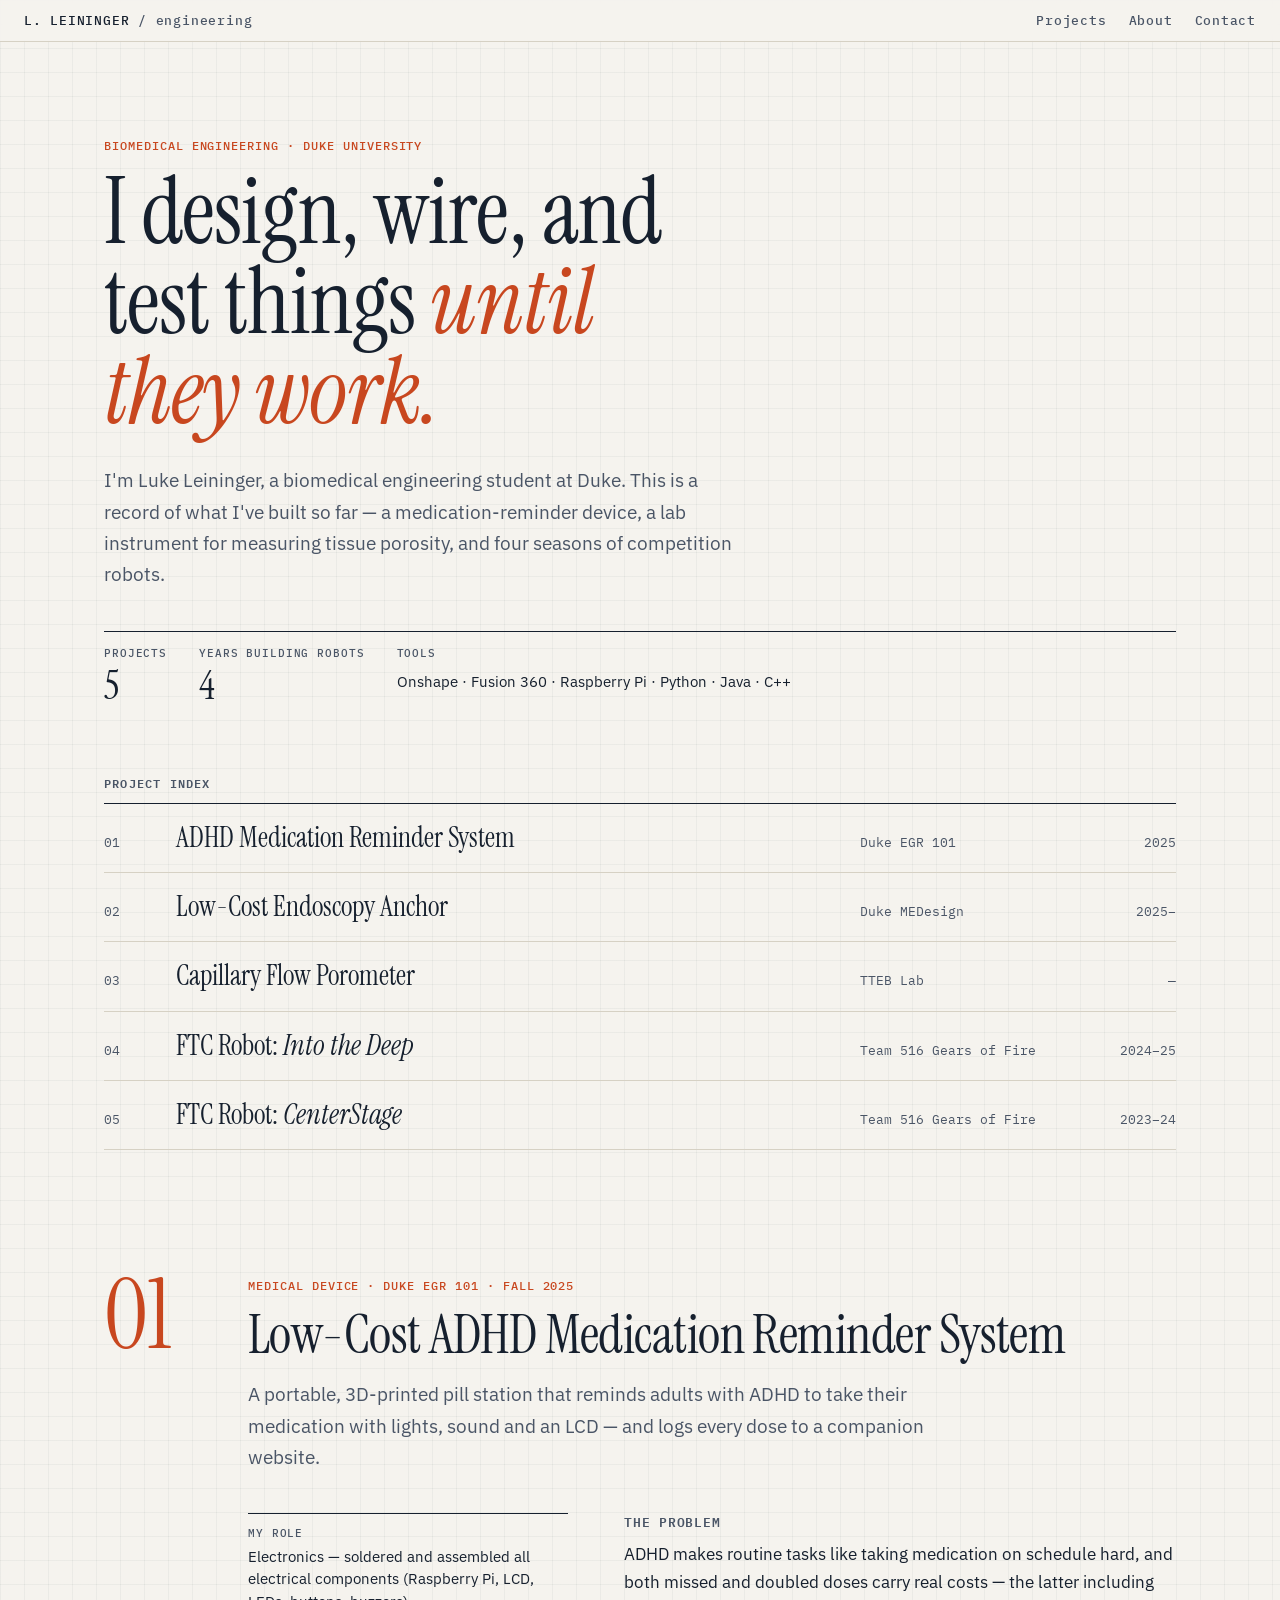
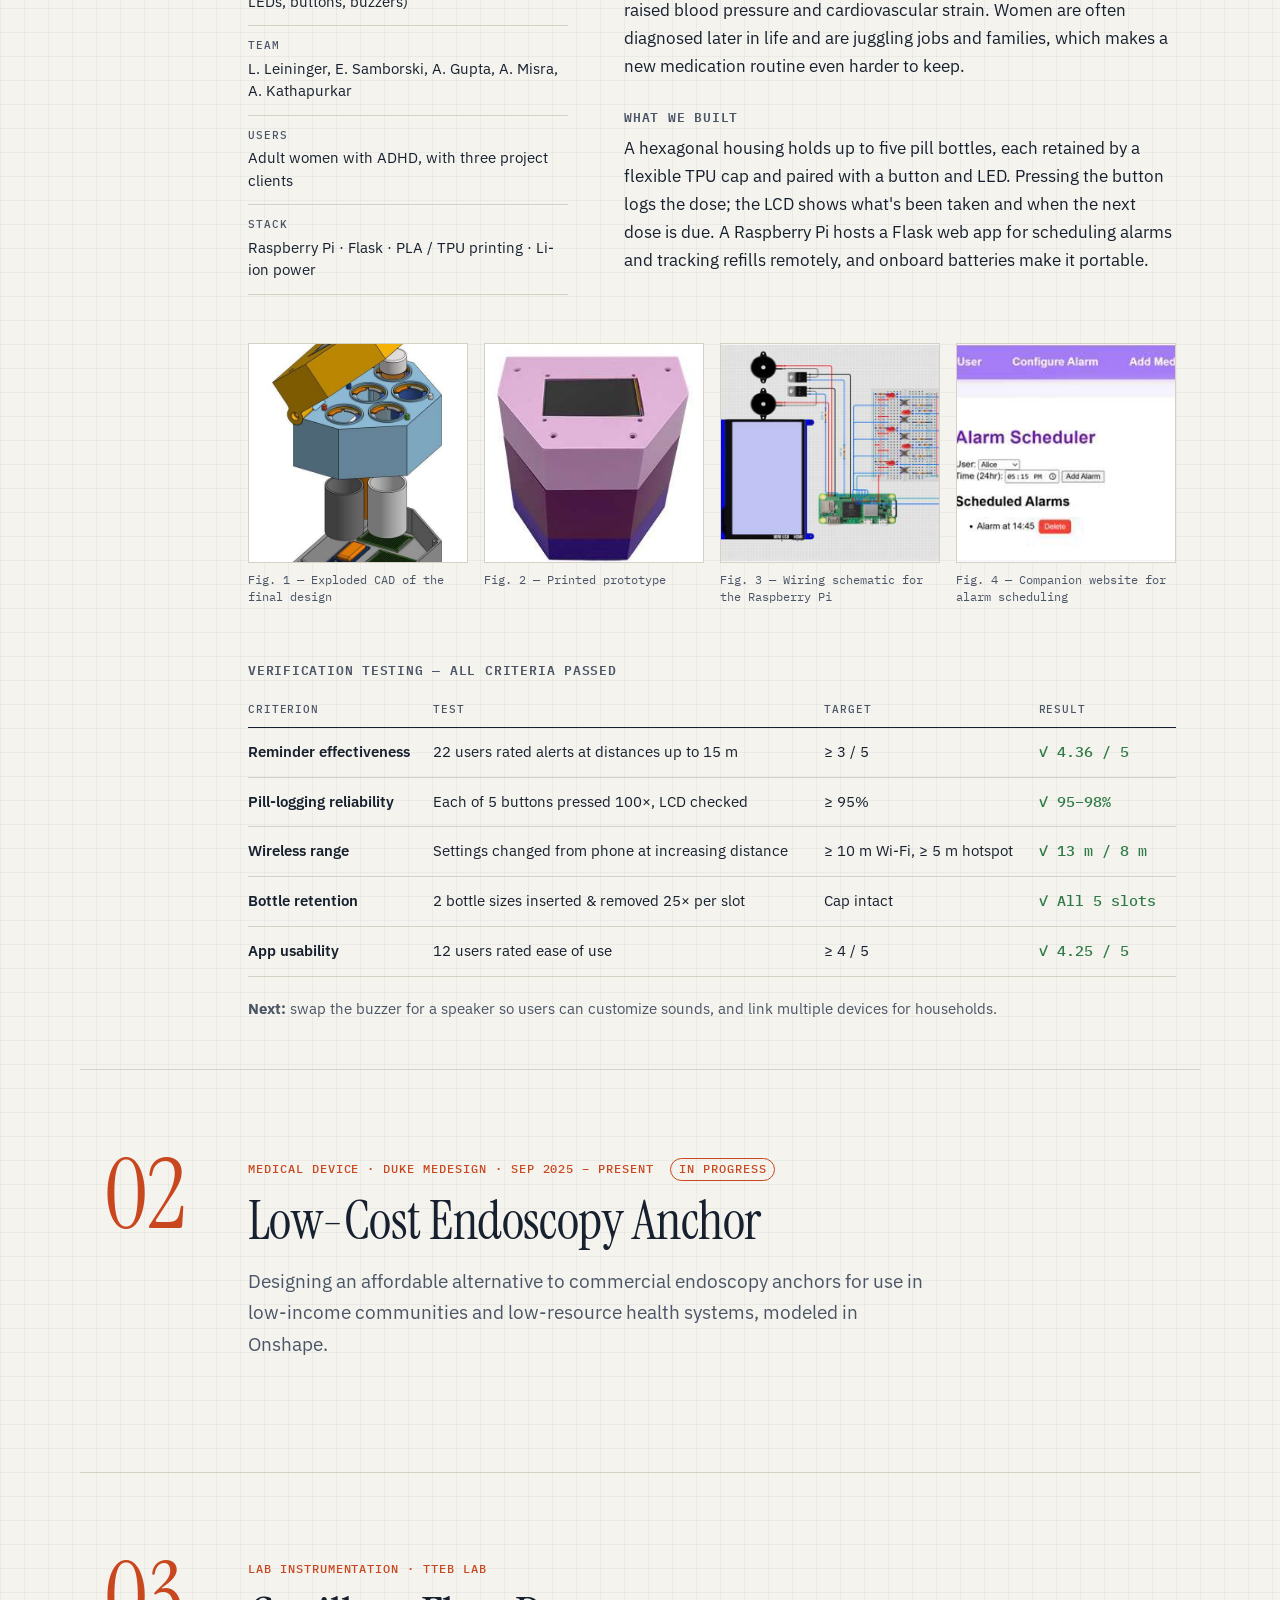
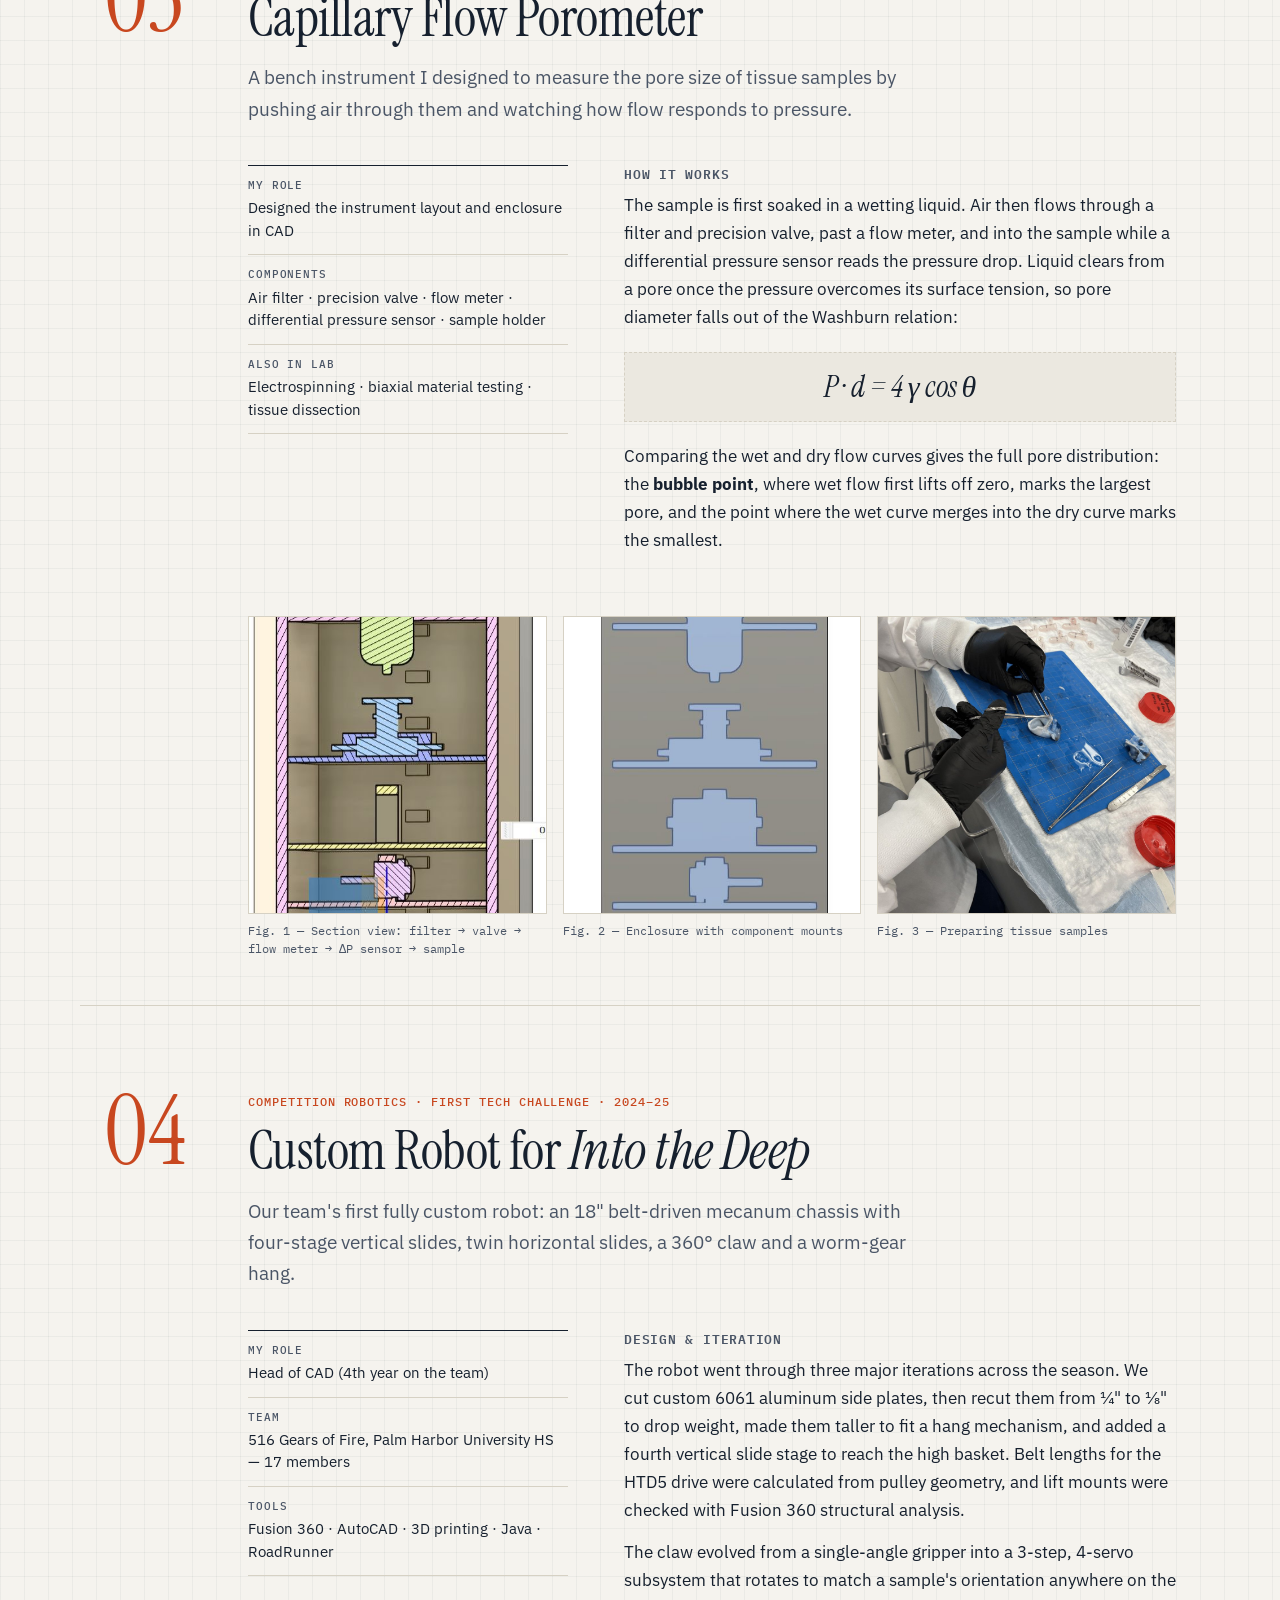
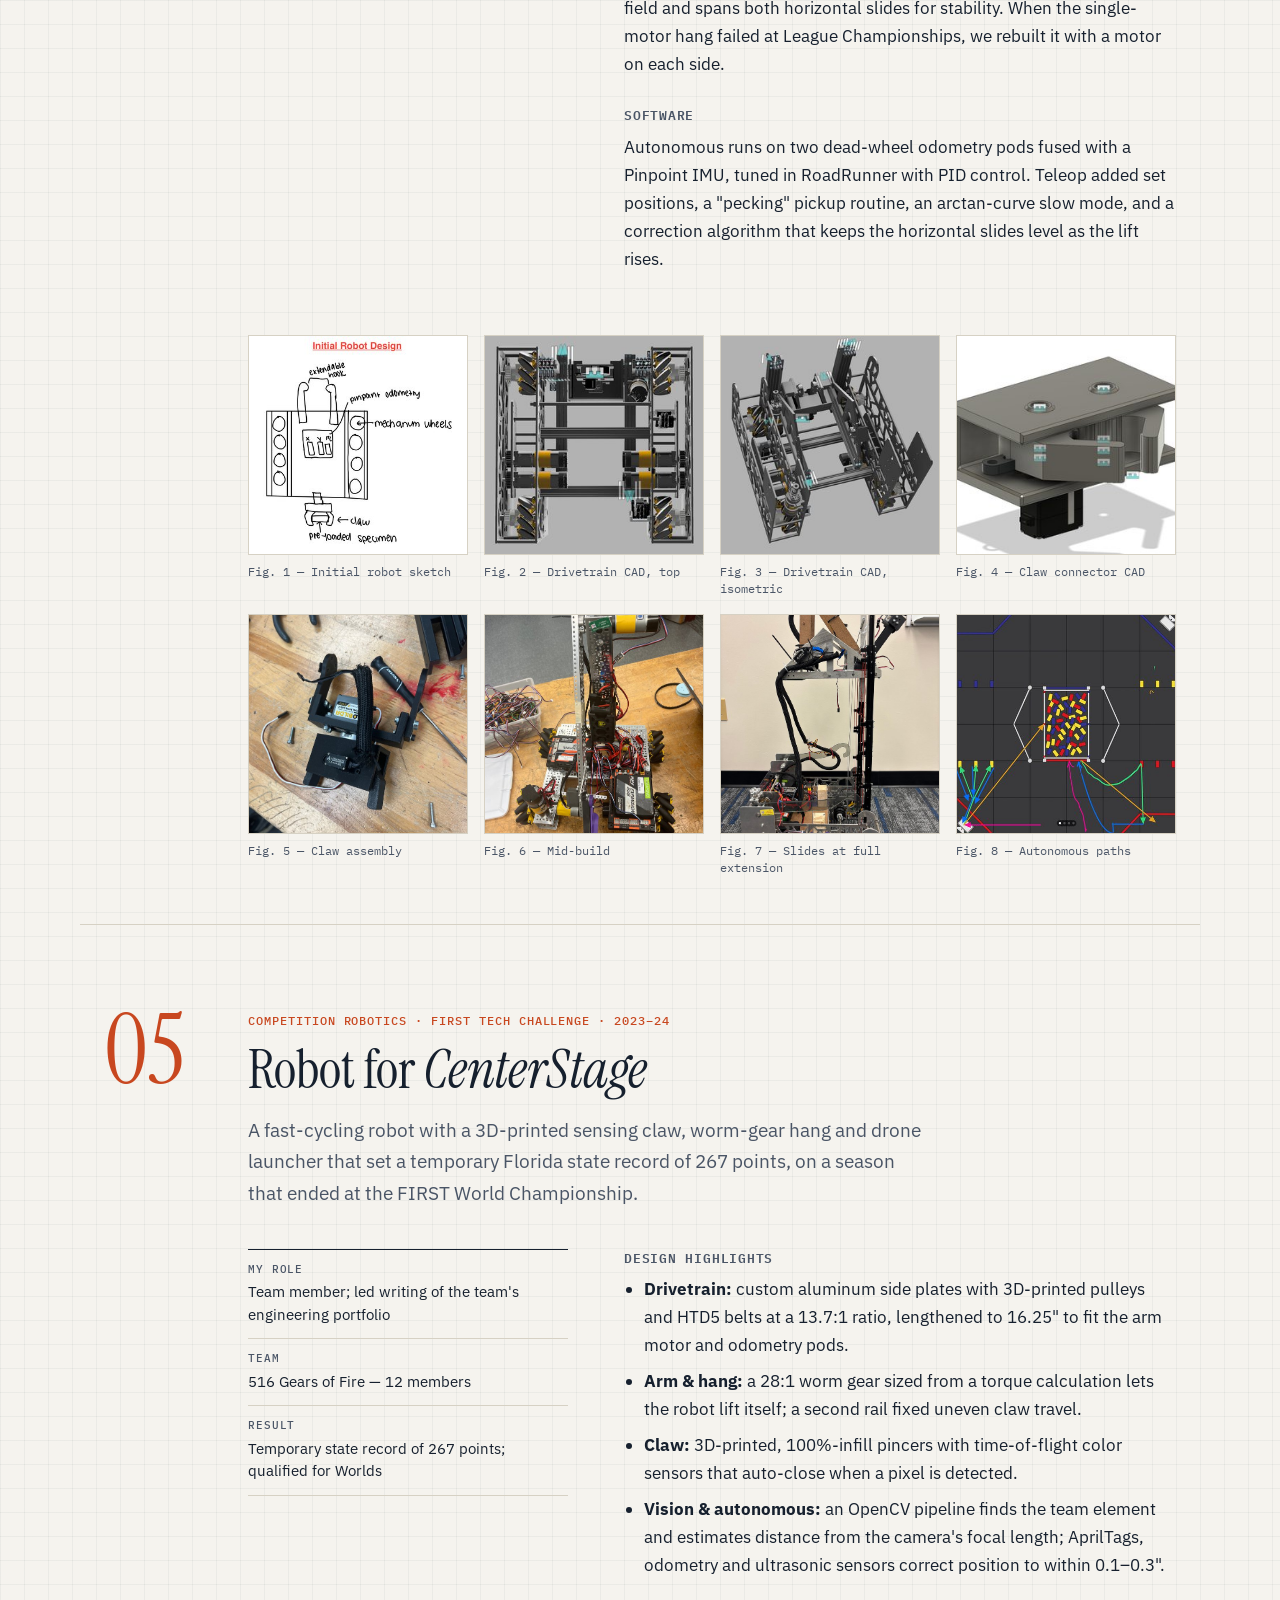
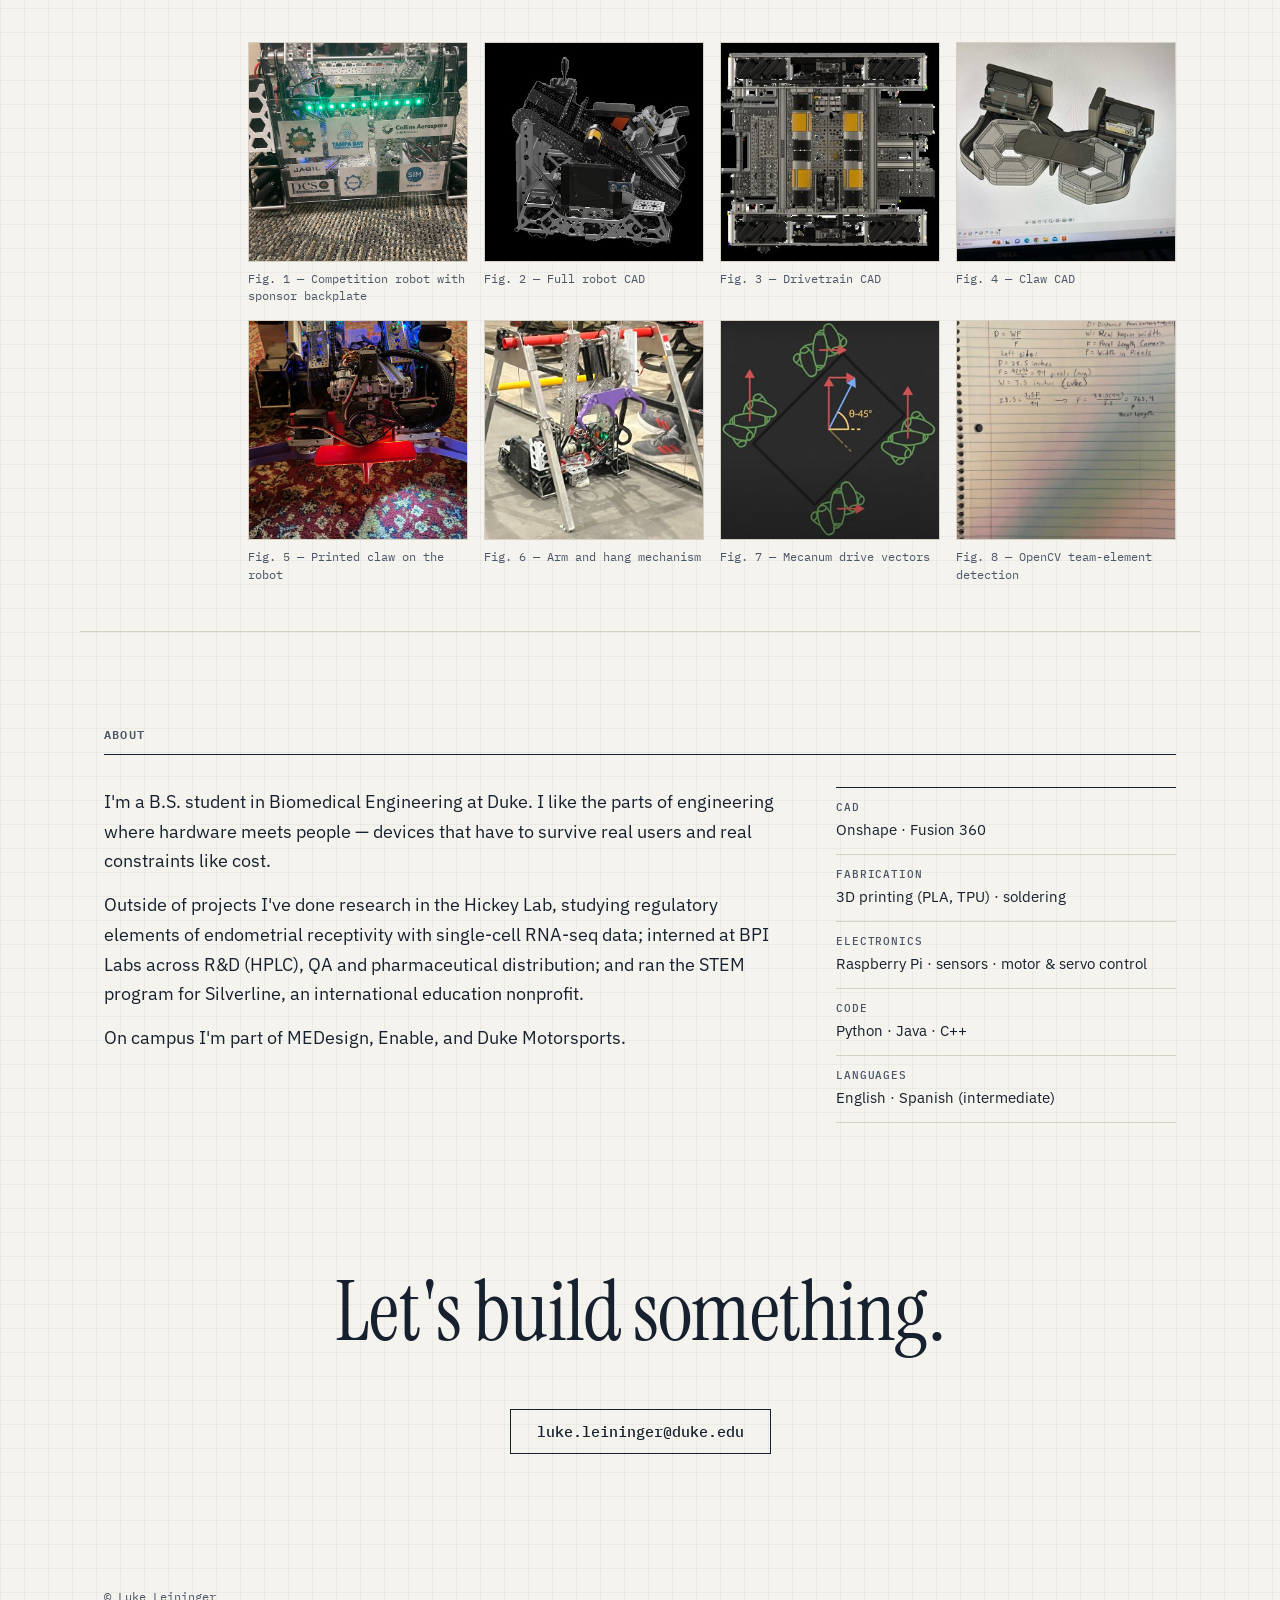
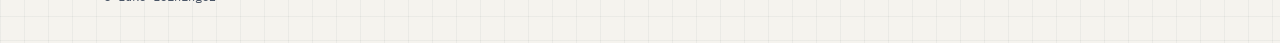
==== index.html @ 25688568 "Add engineering portfolio site" ====
<!doctype html>
<html lang="en">
<head>
<meta charset="utf-8">
<meta name="viewport" content="width=device-width, initial-scale=1">
<title>Luke Leininger — Engineering Projects</title>
<meta name="description" content="Engineering projects by Luke Leininger, biomedical engineering student at Duke University: medical devices, lab instrumentation and competition robotics.">
<link rel="preconnect" href="https://fonts.googleapis.com">
<link rel="preconnect" href="https://fonts.gstatic.com" crossorigin>
<link href="https://fonts.googleapis.com/css2?family=Instrument+Serif:ital@0;1&family=IBM+Plex+Sans:wght@400;500;600&family=IBM+Plex+Mono:wght@400;500&display=swap" rel="stylesheet">
<link rel="stylesheet" href="styles.css">
</head>
<body>

<header class="topbar">
  <a class="mark" href="#top">L. LEININGER <span>/ engineering</span></a>
  <nav>
    <a href="#projects">Projects</a>
    <a href="#about">About</a>
    <a href="#contact">Contact</a>
  </nav>
</header>

<main id="top">

<section class="hero wrap">
  <p class="eyebrow">Biomedical Engineering · Duke University</p>
  <h1>I design, wire, and test things <em>until they work.</em></h1>
  <p class="lede">I'm Luke Leininger, a biomedical engineering student at Duke. This is a record of what I've built so far — a medication-reminder device, a lab instrument for measuring tissue porosity, and four seasons of competition robots.</p>
  <dl class="hero-stats">
    <div><dt>Projects</dt><dd>5</dd></div>
    <div><dt>Years building robots</dt><dd>4</dd></div>
    <div><dt>Tools</dt><dd class="small">Onshape · Fusion 360 · Raspberry Pi · Python · Java · C++</dd></div>
  </dl>
</section>

<section id="projects" class="wrap index">
  <h2 class="section-label">Project index</h2>
  <ol class="index-list">
    <li><a href="#adhd"><span class="n">01</span><span class="t">ADHD Medication Reminder System</span><span class="c">Duke EGR 101</span><span class="y">2025</span></a></li>
    <li><a href="#medesign"><span class="n">02</span><span class="t">Low-Cost Endoscopy Anchor</span><span class="c">Duke MEDesign</span><span class="y">2025–</span></a></li>
    <li><a href="#porometer"><span class="n">03</span><span class="t">Capillary Flow Porometer</span><span class="c">TTEB Lab</span><span class="y">—</span></a></li>
    <li><a href="#into-the-deep"><span class="n">04</span><span class="t">FTC Robot: <i>Into the Deep</i></span><span class="c">Team 516 Gears of Fire</span><span class="y">2024–25</span></a></li>
    <li><a href="#centerstage"><span class="n">05</span><span class="t">FTC Robot: <i>CenterStage</i></span><span class="c">Team 516 Gears of Fire</span><span class="y">2023–24</span></a></li>
  </ol>
</section>

<!-- 01 ADHD -->
<article id="adhd" class="project wrap">
  <header class="p-head">
    <span class="p-num">01</span>
    <div>
      <p class="eyebrow">Medical device · Duke EGR 101 · Fall 2025</p>
      <h2>Low-Cost ADHD Medication Reminder System</h2>
      <p class="p-sum">A portable, 3D-printed pill station that reminds adults with ADHD to take their medication with lights, sound and an LCD — and logs every dose to a companion website.</p>
    </div>
  </header>

  <div class="p-body">
    <dl class="spec">
      <div><dt>My role</dt><dd>Electronics — soldered and assembled all electrical components (Raspberry Pi, LCD, LEDs, buttons, buzzers)</dd></div>
      <div><dt>Team</dt><dd>L. Leininger, E. Samborski, A. Gupta, A. Misra, A. Kathapurkar</dd></div>
      <div><dt>Users</dt><dd>Adult women with ADHD, with three project clients</dd></div>
      <div><dt>Stack</dt><dd>Raspberry Pi · Flask · PLA / TPU printing · Li-ion power</dd></div>
    </dl>
    <div class="prose">
      <h3>The problem</h3>
      <p>ADHD makes routine tasks like taking medication on schedule hard, and both missed and doubled doses carry real costs — the latter including raised blood pressure and cardiovascular strain. Women are often diagnosed later in life and are juggling jobs and families, which makes a new medication routine even harder to keep.</p>
      <h3>What we built</h3>
      <p>A hexagonal housing holds up to five pill bottles, each retained by a flexible TPU cap and paired with a button and LED. Pressing the button logs the dose; the LCD shows what's been taken and when the next dose is due. A Raspberry Pi hosts a Flask web app for scheduling alarms and tracking refills remotely, and onboard batteries make it portable.</p>
    </div>
  </div>

  <div class="gallery g4">
    <figure><img src="assets/img/adhd-cad.jpg" alt="Exploded CAD of the reminder device showing lid with LCD, pill holders and battery base" loading="lazy"><figcaption>Fig. 1 — Exploded CAD of the final design</figcaption></figure>
    <figure><img src="assets/img/adhd-prototype.jpg" alt="Printed prototype of the device in purple and pink PLA with LCD screen on top" loading="lazy"><figcaption>Fig. 2 — Printed prototype</figcaption></figure>
    <figure><img src="assets/img/adhd-schematic.jpg" alt="Wiring schematic connecting Raspberry Pi to LCD, buttons, LEDs and buzzers" loading="lazy"><figcaption>Fig. 3 — Wiring schematic for the Raspberry Pi</figcaption></figure>
    <figure><img src="assets/img/adhd-web.jpg" alt="Screenshot of the companion web app's alarm scheduler" loading="lazy"><figcaption>Fig. 4 — Companion website for alarm scheduling</figcaption></figure>
  </div>

  <h3 class="table-title">Verification testing — all criteria passed</h3>
  <div class="table-scroll">
  <table class="tests">
    <thead><tr><th>Criterion</th><th>Test</th><th>Target</th><th>Result</th></tr></thead>
    <tbody>
      <tr><td>Reminder effectiveness</td><td>22 users rated alerts at distances up to 15 m</td><td>≥ 3 / 5</td><td class="pass">4.36 / 5</td></tr>
      <tr><td>Pill-logging reliability</td><td>Each of 5 buttons pressed 100×, LCD checked</td><td>≥ 95%</td><td class="pass">95–98%</td></tr>
      <tr><td>Wireless range</td><td>Settings changed from phone at increasing distance</td><td>≥ 10 m Wi-Fi, ≥ 5 m hotspot</td><td class="pass">13 m / 8 m</td></tr>
      <tr><td>Bottle retention</td><td>2 bottle sizes inserted &amp; removed 25× per slot</td><td>Cap intact</td><td class="pass">All 5 slots</td></tr>
      <tr><td>App usability</td><td>12 users rated ease of use</td><td>≥ 4 / 5</td><td class="pass">4.25 / 5</td></tr>
    </tbody>
  </table>
  </div>
  <p class="note"><b>Next:</b> swap the buzzer for a speaker so users can customize sounds, and link multiple devices for households.</p>
</article>

<!-- 02 MEDesign -->
<article id="medesign" class="project wrap compact">
  <header class="p-head">
    <span class="p-num">02</span>
    <div>
      <p class="eyebrow">Medical device · Duke MEDesign · Sep 2025 – present <span class="tag-live">In progress</span></p>
      <h2>Low-Cost Endoscopy Anchor</h2>
      <p class="p-sum">Designing an affordable alternative to commercial endoscopy anchors for use in low-income communities and low-resource health systems, modeled in Onshape.</p>
    </div>
  </header>
</article>

<!-- 03 Porometer -->
<article id="porometer" class="project wrap">
  <header class="p-head">
    <span class="p-num">03</span>
    <div>
      <p class="eyebrow">Lab instrumentation · TTEB Lab</p>
      <h2>Capillary Flow Porometer</h2>
      <p class="p-sum">A bench instrument I designed to measure the pore size of tissue samples by pushing air through them and watching how flow responds to pressure.</p>
    </div>
  </header>

  <div class="p-body">
    <dl class="spec">
      <div><dt>My role</dt><dd>Designed the instrument layout and enclosure in CAD</dd></div>
      <div><dt>Components</dt><dd>Air filter · precision valve · flow meter · differential pressure sensor · sample holder</dd></div>
      <div><dt>Also in lab</dt><dd>Electrospinning · biaxial material testing · tissue dissection</dd></div>
    </dl>
    <div class="prose">
      <h3>How it works</h3>
      <p>The sample is first soaked in a wetting liquid. Air then flows through a filter and precision valve, past a flow meter, and into the sample while a differential pressure sensor reads the pressure drop. Liquid clears from a pore once the pressure overcomes its surface tension, so pore diameter falls out of the Washburn relation:</p>
      <p class="eq">P · d = 4 γ cos θ</p>
      <p>Comparing the wet and dry flow curves gives the full pore distribution: the <b>bubble point</b>, where wet flow first lifts off zero, marks the largest pore, and the point where the wet curve merges into the dry curve marks the smallest.</p>
    </div>
  </div>

  <div class="gallery g3">
    <figure><img src="assets/img/tteb-section.jpg" alt="Section view CAD of the porometer stack: filter, valve, flow meter, pressure sensor, sample holder" loading="lazy"><figcaption>Fig. 1 — Section view: filter → valve → flow meter → ΔP sensor → sample</figcaption></figure>
    <figure><img src="assets/img/tteb-layout.jpg" alt="Front view of the porometer enclosure with component cutouts" loading="lazy"><figcaption>Fig. 2 — Enclosure with component mounts</figcaption></figure>
    <figure><img src="assets/img/tteb-dissection.jpg" alt="Gloved hands dissecting tissue on a cutting mat" loading="lazy"><figcaption>Fig. 3 — Preparing tissue samples</figcaption></figure>
  </div>
</article>

<!-- 04 Into the Deep -->
<article id="into-the-deep" class="project wrap">
  <header class="p-head">
    <span class="p-num">04</span>
    <div>
      <p class="eyebrow">Competition robotics · FIRST Tech Challenge · 2024–25</p>
      <h2>Custom Robot for <i>Into the Deep</i></h2>
      <p class="p-sum">Our team's first fully custom robot: an 18" belt-driven mecanum chassis with four-stage vertical slides, twin horizontal slides, a 360° claw and a worm-gear hang.</p>
    </div>
  </header>

  <div class="p-body">
    <dl class="spec">
      <div><dt>My role</dt><dd>Head of CAD (4th year on the team)</dd></div>
      <div><dt>Team</dt><dd>516 Gears of Fire, Palm Harbor University HS — 17 members</dd></div>
      <div><dt>Tools</dt><dd>Fusion 360 · AutoCAD · 3D printing · Java · RoadRunner</dd></div>
    </dl>
    <div class="prose">
      <h3>Design &amp; iteration</h3>
      <p>The robot went through three major iterations across the season. We cut custom 6061 aluminum side plates, then recut them from ¼" to ⅛" to drop weight, made them taller to fit a hang mechanism, and added a fourth vertical slide stage to reach the high basket. Belt lengths for the HTD5 drive were calculated from pulley geometry, and lift mounts were checked with Fusion 360 structural analysis.</p>
      <p>The claw evolved from a single-angle gripper into a 3-step, 4-servo subsystem that rotates to match a sample's orientation anywhere on the field and spans both horizontal slides for stability. When the single-motor hang failed at League Championships, we rebuilt it with a motor on each side.</p>
      <h3>Software</h3>
      <p>Autonomous runs on two dead-wheel odometry pods fused with a Pinpoint IMU, tuned in RoadRunner with PID control. Teleop added set positions, a "pecking" pickup routine, an arctan-curve slow mode, and a correction algorithm that keeps the horizontal slides level as the lift rises.</p>
    </div>
  </div>

  <div class="gallery g4">
    <figure><img src="assets/img/itd-sketch.jpg" alt="Hand sketch of the initial robot design" loading="lazy"><figcaption>Fig. 1 — Initial robot sketch</figcaption></figure>
    <figure><img src="assets/img/itd-drivetrain-cad.jpg" alt="Top view CAD of the custom drivetrain" loading="lazy"><figcaption>Fig. 2 — Drivetrain CAD, top</figcaption></figure>
    <figure><img src="assets/img/itd-drivetrain-iso.jpg" alt="Isometric CAD of the custom drivetrain" loading="lazy"><figcaption>Fig. 3 — Drivetrain CAD, isometric</figcaption></figure>
    <figure><img src="assets/img/itd-claw-cad.jpg" alt="CAD model of the claw slide connector" loading="lazy"><figcaption>Fig. 4 — Claw connector CAD</figcaption></figure>
    <figure><img src="assets/img/itd-claw.jpg" alt="Built claw assembly on a workbench" loading="lazy"><figcaption>Fig. 5 — Claw assembly</figcaption></figure>
    <figure><img src="assets/img/itd-build.jpg" alt="Robot during build with slides and wiring" loading="lazy"><figcaption>Fig. 6 — Mid-build</figcaption></figure>
    <figure><img src="assets/img/itd-robot.jpg" alt="Finished robot with vertical slides extended" loading="lazy"><figcaption>Fig. 7 — Slides at full extension</figcaption></figure>
    <figure><img src="assets/img/itd-paths.jpg" alt="Field diagram of autonomous paths" loading="lazy"><figcaption>Fig. 8 — Autonomous paths</figcaption></figure>
  </div>
</article>

<!-- 05 CenterStage -->
<article id="centerstage" class="project wrap">
  <header class="p-head">
    <span class="p-num">05</span>
    <div>
      <p class="eyebrow">Competition robotics · FIRST Tech Challenge · 2023–24</p>
      <h2>Robot for <i>CenterStage</i></h2>
      <p class="p-sum">A fast-cycling robot with a 3D-printed sensing claw, worm-gear hang and drone launcher that set a temporary Florida state record of 267 points, on a season that ended at the FIRST World Championship.</p>
    </div>
  </header>

  <div class="p-body">
    <dl class="spec">
      <div><dt>My role</dt><dd>Team member; led writing of the team's engineering portfolio</dd></div>
      <div><dt>Team</dt><dd>516 Gears of Fire — 12 members</dd></div>
      <div><dt>Result</dt><dd>Temporary state record of 267 points; qualified for Worlds</dd></div>
    </dl>
    <div class="prose">
      <h3>Design highlights</h3>
      <ul>
        <li><b>Drivetrain:</b> custom aluminum side plates with 3D-printed pulleys and HTD5 belts at a 13.7:1 ratio, lengthened to 16.25" to fit the arm motor and odometry pods.</li>
        <li><b>Arm &amp; hang:</b> a 28:1 worm gear sized from a torque calculation lets the robot lift itself; a second rail fixed uneven claw travel.</li>
        <li><b>Claw:</b> 3D-printed, 100%-infill pincers with time-of-flight color sensors that auto-close when a pixel is detected.</li>
        <li><b>Vision &amp; autonomous:</b> an OpenCV pipeline finds the team element and estimates distance from the camera's focal length; AprilTags, odometry and ultrasonic sensors correct position to within 0.1–0.3".</li>
      </ul>
    </div>
  </div>

  <div class="gallery g4">
    <figure><img src="assets/img/cs-robot.jpg" alt="Competition robot with sponsor backplate and LED strip" loading="lazy"><figcaption>Fig. 1 — Competition robot with sponsor backplate</figcaption></figure>
    <figure><img src="assets/img/cs-cad-1.jpg" alt="Rendered CAD of the full robot" loading="lazy"><figcaption>Fig. 2 — Full robot CAD</figcaption></figure>
    <figure><img src="assets/img/cs-drivetrain-cad.jpg" alt="Top view CAD of the drivetrain" loading="lazy"><figcaption>Fig. 3 — Drivetrain CAD</figcaption></figure>
    <figure><img src="assets/img/cs-claw-cad.jpg" alt="CAD of the 3D-printed claw" loading="lazy"><figcaption>Fig. 4 — Claw CAD</figcaption></figure>
    <figure><img src="assets/img/cs-claw.jpg" alt="Printed claw mounted to the robot" loading="lazy"><figcaption>Fig. 5 — Printed claw on the robot</figcaption></figure>
    <figure><img src="assets/img/cs-arm.jpg" alt="Arm and hanging mechanism" loading="lazy"><figcaption>Fig. 6 — Arm and hang mechanism</figcaption></figure>
    <figure><img src="assets/img/cs-mecanum.jpg" alt="Diagram of mecanum wheel force vectors" loading="lazy"><figcaption>Fig. 7 — Mecanum drive vectors</figcaption></figure>
    <figure><img src="assets/img/cs-opencv.jpg" alt="Camera feed detecting the red team element" loading="lazy"><figcaption>Fig. 8 — OpenCV team-element detection</figcaption></figure>
  </div>
</article>

<section id="about" class="wrap about">
  <h2 class="section-label">About</h2>
  <div class="about-grid">
    <div class="prose">
      <p>I'm a B.S. student in Biomedical Engineering at Duke. I like the parts of engineering where hardware meets people — devices that have to survive real users and real constraints like cost.</p>
      <p>Outside of projects I've done research in the Hickey Lab, studying regulatory elements of endometrial receptivity with single-cell RNA-seq data; interned at BPI Labs across R&amp;D (HPLC), QA and pharmaceutical distribution; and ran the STEM program for Silverline, an international education nonprofit.</p>
      <p>On campus I'm part of MEDesign, Enable, and Duke Motorsports.</p>
    </div>
    <dl class="spec">
      <div><dt>CAD</dt><dd>Onshape · Fusion 360</dd></div>
      <div><dt>Fabrication</dt><dd>3D printing (PLA, TPU) · soldering</dd></div>
      <div><dt>Electronics</dt><dd>Raspberry Pi · sensors · motor &amp; servo control</dd></div>
      <div><dt>Code</dt><dd>Python · Java · C++</dd></div>
      <div><dt>Languages</dt><dd>English · Spanish (intermediate)</dd></div>
    </dl>
  </div>
</section>

<section id="contact" class="wrap contact">
  <h2>Let's build something.</h2>
  <p><a class="btn" href="mailto:luke.leininger@duke.edu">luke.leininger@duke.edu</a></p>
</section>

</main>

<footer class="wrap foot">© Luke Leininger</footer>

<dialog id="lightbox"><img alt=""><p></p><button type="button" aria-label="Close">×</button></dialog>

<script>
  const box = document.getElementById('lightbox');
  document.querySelectorAll('.gallery img').forEach(img => {
    img.addEventListener('click', () => {
      box.querySelector('img').src = img.src;
      box.querySelector('img').alt = img.alt;
      box.querySelector('p').textContent = img.nextElementSibling ? img.nextElementSibling.textContent : '';
      box.showModal();
    });
  });
  box.addEventListener('click', e => { if (e.target === box || e.target.tagName === 'BUTTON') box.close(); });
</script>
</body>
</html>
---- styles.css ----
:root {
  --paper: #f5f3ee;
  --paper-2: #ebe8e0;
  --ink: #16202e;
  --ink-2: #4a5566;
  --rule: #d6d1c4;
  --grid: rgba(22, 32, 46, 0.045);
  --accent: #c8471f;
  --navy: #012169;
  --pass: #2d7a46;
  --serif: "Instrument Serif", Georgia, serif;
  --sans: "IBM Plex Sans", system-ui, sans-serif;
  --mono: "IBM Plex Mono", ui-monospace, monospace;
}
@media (prefers-color-scheme: dark) {
  :root:not([data-theme="light"]) {
    --paper: #12161d;
    --paper-2: #1a2029;
    --ink: #e8e5dd;
    --ink-2: #a3abb8;
    --rule: #2c3440;
    --grid: rgba(232, 229, 221, 0.035);
    --accent: #ef7a4f;
    --navy: #8fa8e6;
    --pass: #6bc58a;
  }
}

* { box-sizing: border-box; }
html { scroll-behavior: smooth; scroll-padding-top: 72px; }
body {
  margin: 0;
  background-color: var(--paper);
  background-image:
    linear-gradient(var(--grid) 1px, transparent 1px),
    linear-gradient(90deg, var(--grid) 1px, transparent 1px);
  background-size: 24px 24px;
  color: var(--ink);
  font: 400 17px/1.65 var(--sans);
  -webkit-font-smoothing: antialiased;
}
img { max-width: 100%; display: block; }
a { color: inherit; }
.wrap { max-width: 1120px; margin: 0 auto; padding: 0 24px; }

/* top bar */
.topbar {
  position: sticky; top: 0; z-index: 10;
  display: flex; justify-content: space-between; align-items: center;
  padding: 14px 24px;
  background: color-mix(in srgb, var(--paper) 88%, transparent);
  backdrop-filter: blur(8px);
  border-bottom: 1px solid var(--rule);
  font: 500 13px/1 var(--mono);
  letter-spacing: 0.06em;
}
.mark { text-decoration: none; }
.mark span { color: var(--ink-2); }
.topbar nav { display: flex; gap: 22px; }
.topbar nav a { text-decoration: none; color: var(--ink-2); }
.topbar nav a:hover { color: var(--accent); }

/* type */
.eyebrow {
  font: 500 12px/1.4 var(--mono);
  letter-spacing: 0.08em; text-transform: uppercase;
  color: var(--accent); margin: 0 0 12px;
}
h1, h2 { font-family: var(--serif); font-weight: 400; letter-spacing: -0.01em; margin: 0; }
h3 { font: 600 13px/1.4 var(--mono); letter-spacing: 0.06em; text-transform: uppercase; color: var(--ink-2); margin: 28px 0 8px; }
.prose h3:first-child { margin-top: 0; }
.prose p, .prose ul { margin: 0 0 14px; }
.prose ul { padding-left: 20px; }
.prose li { margin-bottom: 8px; }

/* hero */
.hero { padding-top: 96px; padding-bottom: 72px; }
.hero h1 { font-size: clamp(44px, 7.5vw, 92px); line-height: 0.98; max-width: 14ch; }
.hero h1 em { color: var(--accent); }
.lede { font-size: 19px; max-width: 58ch; color: var(--ink-2); margin: 28px 0 40px; }
.hero-stats { display: grid; grid-template-columns: auto auto 1fr; gap: 0; margin: 0; border-top: 1px solid var(--ink); }
.hero-stats div { padding: 14px 32px 0 0; }
.hero-stats dt { font: 500 11px/1.4 var(--mono); text-transform: uppercase; letter-spacing: 0.08em; color: var(--ink-2); }
.hero-stats dd { margin: 4px 0 0; font: 400 40px/1 var(--serif); }
.hero-stats dd.small { font: 400 15px/1.5 var(--sans); padding-top: 6px; }

/* index */
.section-label { font: 600 12px/1 var(--mono); letter-spacing: 0.1em; text-transform: uppercase; color: var(--ink-2); padding-bottom: 14px; border-bottom: 1px solid var(--ink); }
.index { padding-bottom: 40px; }
.index-list { list-style: none; margin: 0; padding: 0; }
.index-list a {
  display: grid; grid-template-columns: 56px 1fr 220px 80px; gap: 16px; align-items: baseline;
  padding: 18px 0; border-bottom: 1px solid var(--rule); text-decoration: none;
  transition: padding 0.2s, color 0.2s;
}
.index-list a:hover { padding-left: 10px; color: var(--accent); }
.index-list .n, .index-list .c, .index-list .y { font: 400 13px/1.4 var(--mono); color: var(--ink-2); }
.index-list .t { font: 400 28px/1.15 var(--serif); }
.index-list .y { text-align: right; }

/* projects */
.project { padding-top: 88px; padding-bottom: 48px; border-bottom: 1px solid var(--rule); }
.project.compact { padding-bottom: 72px; }
.p-head { display: grid; grid-template-columns: 120px 1fr; gap: 24px; margin-bottom: 40px; }
.p-num { font: 400 96px/0.8 var(--serif); color: var(--accent); }
.p-head h2 { font-size: clamp(34px, 4.6vw, 54px); line-height: 1.05; }
.p-sum { font-size: 19px; color: var(--ink-2); max-width: 62ch; margin: 16px 0 0; }
.tag-live { display: inline-block; margin-left: 8px; padding: 2px 8px; border: 1px solid currentColor; border-radius: 99px; }
.p-body { display: grid; grid-template-columns: 320px 1fr; gap: 56px; margin-left: 144px; }

.spec { margin: 0; align-self: start; border-top: 1px solid var(--ink); }
.spec div { padding: 12px 0; border-bottom: 1px solid var(--rule); }
.spec dt { font: 500 11px/1.4 var(--mono); text-transform: uppercase; letter-spacing: 0.08em; color: var(--ink-2); }
.spec dd { margin: 4px 0 0; font-size: 15px; line-height: 1.5; }

.eq { font: 400 30px/1.2 var(--serif); font-style: italic; text-align: center; padding: 16px; margin: 20px 0 !important; border: 1px dashed var(--rule); background: var(--paper-2); }

/* galleries */
.gallery { display: grid; gap: 16px; margin: 48px 0 0 144px; }
.g3 { grid-template-columns: repeat(3, 1fr); }
.g4 { grid-template-columns: repeat(4, 1fr); }
.gallery figure { margin: 0; }
.gallery img {
  width: 100%; aspect-ratio: 1; object-fit: cover; cursor: zoom-in;
  background: #fff; border: 1px solid var(--rule);
  transition: transform 0.25s, box-shadow 0.25s;
}
.gallery img:hover { transform: translateY(-3px); box-shadow: 0 10px 24px rgba(0,0,0,0.12); }
.gallery figcaption { font: 400 12px/1.45 var(--mono); color: var(--ink-2); margin-top: 8px; }

/* test table */
.table-title { margin: 56px 0 12px 144px; }
.table-scroll { margin-left: 144px; overflow-x: auto; }
.tests { width: 100%; border-collapse: collapse; font-size: 15px; }
.tests th { text-align: left; font: 500 11px/1.4 var(--mono); text-transform: uppercase; letter-spacing: 0.08em; color: var(--ink-2); padding: 10px 12px 10px 0; border-bottom: 1px solid var(--ink); }
.tests td { padding: 12px 12px 12px 0; border-bottom: 1px solid var(--rule); vertical-align: top; }
.tests td:first-child { font-weight: 600; }
.tests .pass { color: var(--pass); font-family: var(--mono); font-weight: 500; white-space: nowrap; }
.tests .pass::before { content: "✓ "; }
.note { margin: 20px 0 0 144px; color: var(--ink-2); font-size: 15px; }

/* about / contact */
.about { padding-top: 96px; }
.about-grid { display: grid; grid-template-columns: 1fr 340px; gap: 56px; margin-top: 32px; }
.about .prose { font-size: 18px; }
.contact { padding: 120px 24px; text-align: center; }
.contact h2 { font-size: clamp(44px, 7vw, 84px); margin-bottom: 28px; }
.btn {
  display: inline-block; padding: 14px 26px; border: 1px solid var(--ink);
  font: 500 15px/1 var(--mono); text-decoration: none; transition: background 0.2s, color 0.2s;
}
.btn:hover { background: var(--ink); color: var(--paper); }
.foot { padding-bottom: 40px; font: 400 12px/1 var(--mono); color: var(--ink-2); }

/* lightbox */
dialog#lightbox { border: 0; padding: 0; background: transparent; max-width: min(92vw, 1100px); }
dialog#lightbox::backdrop { background: rgba(10, 14, 20, 0.86); }
dialog#lightbox img { max-height: 82vh; width: auto; margin: 0 auto; background: #fff; }
dialog#lightbox p { color: #e8e5dd; font: 400 13px/1.4 var(--mono); text-align: center; margin: 12px 0 0; }
dialog#lightbox button { position: fixed; top: 16px; right: 20px; background: none; border: 0; color: #fff; font-size: 36px; cursor: pointer; }

/* responsive */
@media (max-width: 900px) {
  .p-head { grid-template-columns: 1fr; gap: 8px; }
  .p-num { font-size: 64px; }
  .p-body, .about-grid { grid-template-columns: 1fr; gap: 32px; margin-left: 0; }
  .gallery, .table-title, .table-scroll, .note { margin-left: 0; }
  .g4 { grid-template-columns: repeat(2, 1fr); }
  .index-list a { grid-template-columns: 40px 1fr 70px; }
  .index-list .c { display: none; }
  .index-list .t { font-size: 22px; }
}
@media (max-width: 560px) {
  .wrap { padding: 0 16px; }
  .topbar { padding: 12px 16px; }
  .mark span { display: none; }
  .topbar nav { gap: 14px; }
  .hero { padding-top: 56px; }
  .hero-stats { grid-template-columns: 1fr 1fr; }
  .hero-stats div:last-child { grid-column: 1 / -1; }
  .g3 { grid-template-columns: repeat(2, 1fr); }
}
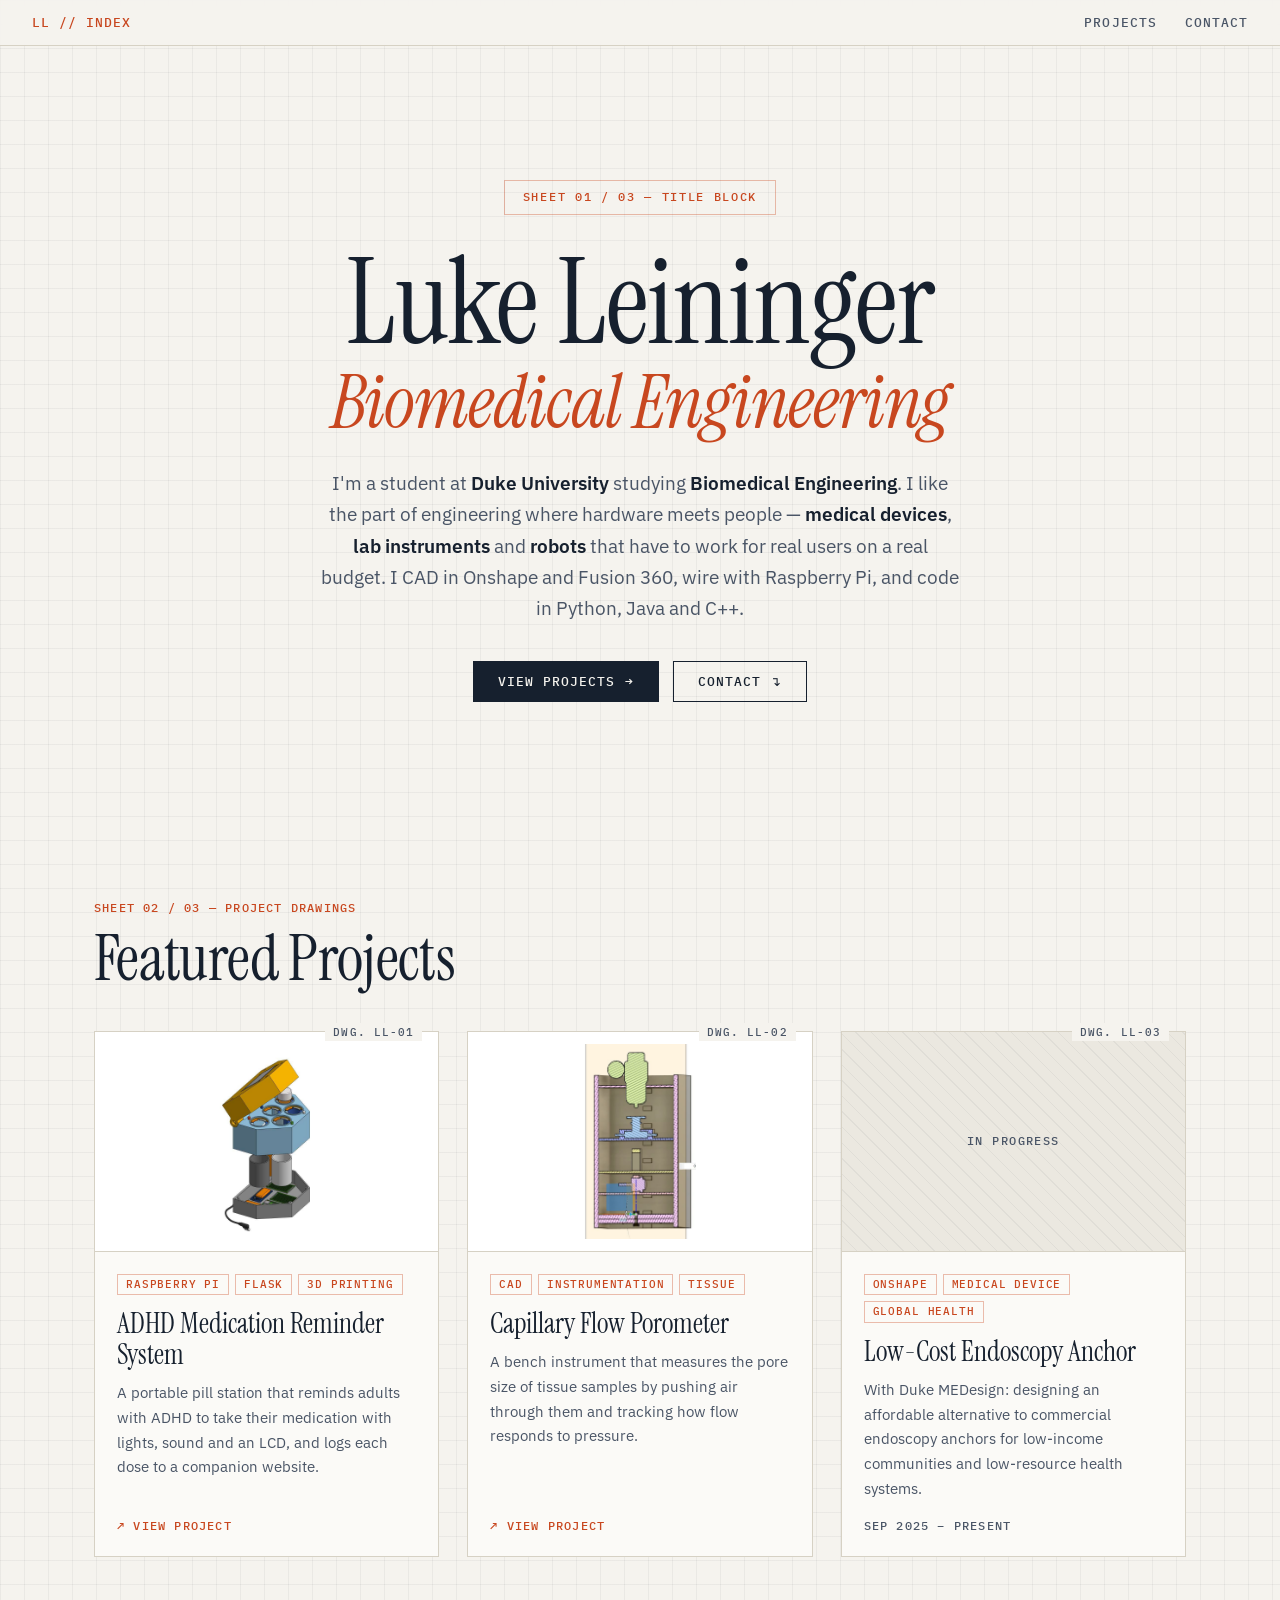
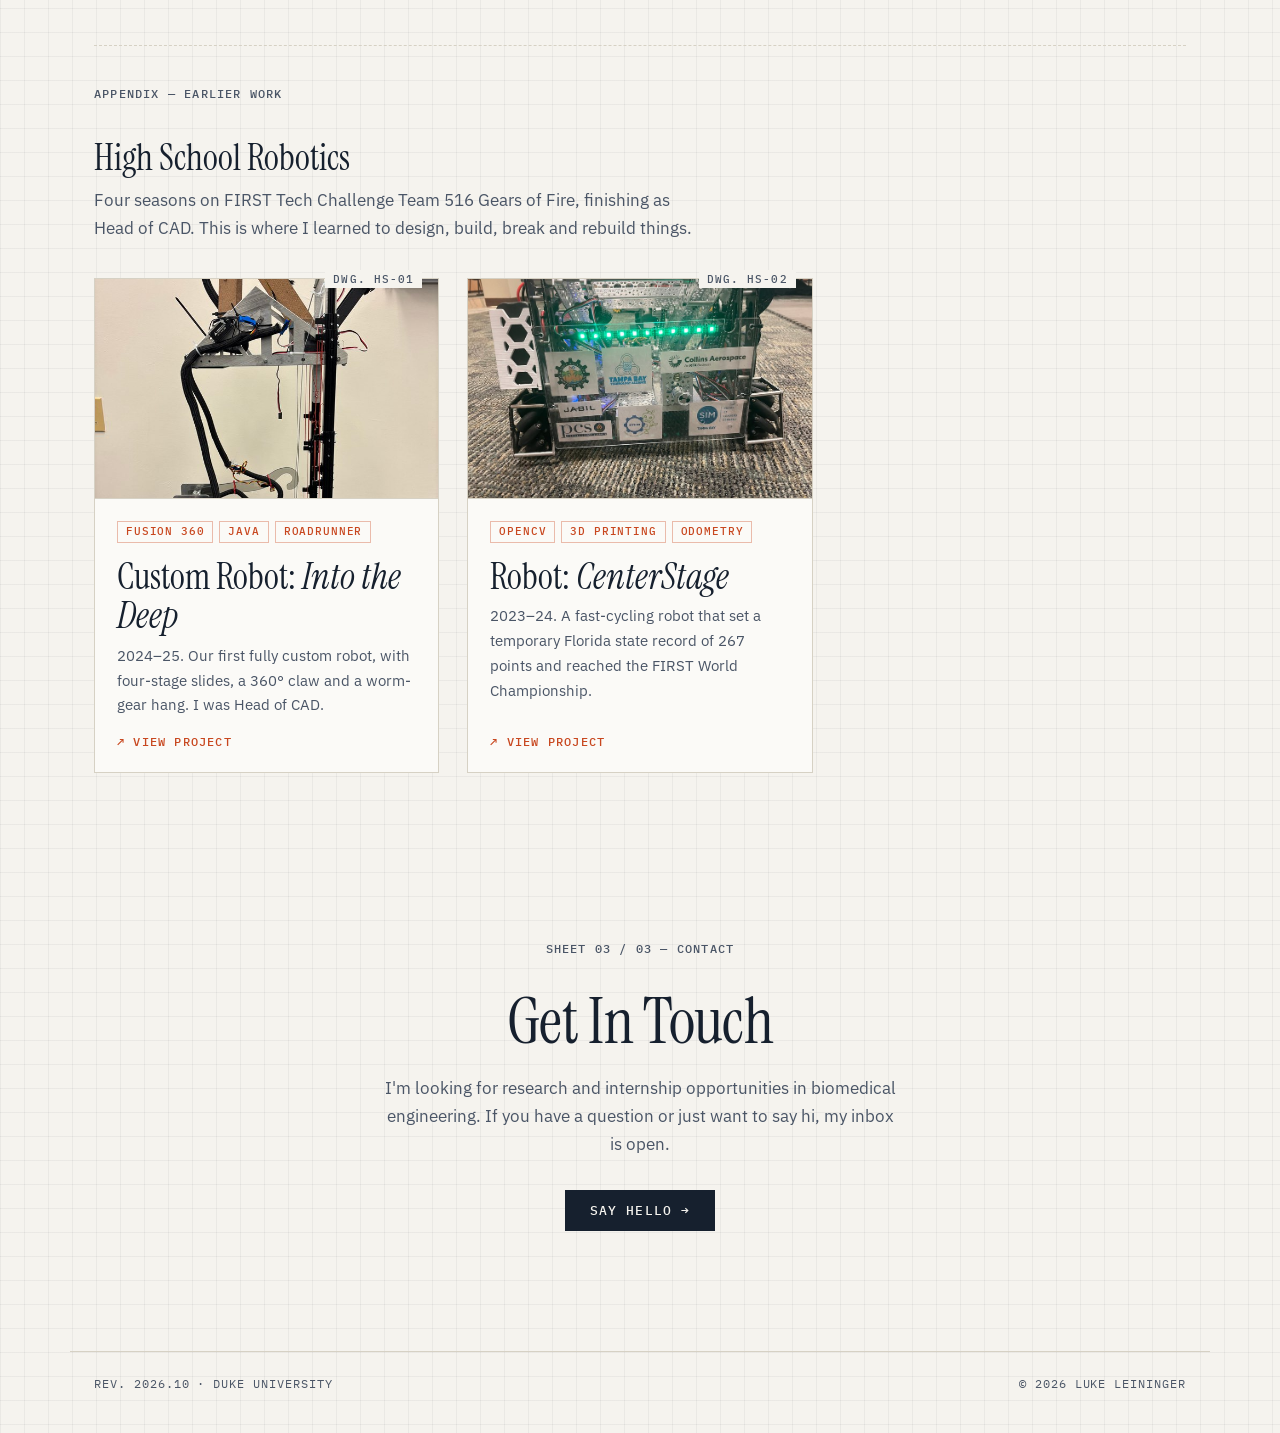
==== commit 1aabf5c1: "Restructure into home page with project cards and per-project pages" ====
--- a/index.html
+++ b/index.html
@@ -3,7 +3,7 @@
 <head>
 <meta charset="utf-8">
 <meta name="viewport" content="width=device-width, initial-scale=1">
-<title>Luke Leininger — Engineering Projects</title>
+<title>Luke Leininger — Portfolio</title>
 <meta name="description" content="Engineering projects by Luke Leininger, biomedical engineering student at Duke University: medical devices, lab instrumentation and competition robotics.">
 <link rel="preconnect" href="https://fonts.googleapis.com">
 <link rel="preconnect" href="https://fonts.gstatic.com" crossorigin>
@@ -12,250 +12,105 @@
 </head>
 <body>
 
-<header class="topbar">
-  <a class="mark" href="#top">L. LEININGER <span>/ engineering</span></a>
-  <nav>
-    <a href="#projects">Projects</a>
-    <a href="#about">About</a>
-    <a href="#contact">Contact</a>
-  </nav>
-</header>
+<nav class="top">
+  <a class="logo" href="#top">LL // Index</a>
+  <ul>
+    <li><a href="#projects">Projects</a></li>
+    <li><a href="#contact">Contact</a></li>
+  </ul>
+</nav>
 
-<main id="top">
-
-<section class="hero wrap">
-  <p class="eyebrow">Biomedical Engineering · Duke University</p>
-  <h1>I design, wire, and test things <em>until they work.</em></h1>
-  <p class="lede">I'm Luke Leininger, a biomedical engineering student at Duke. This is a record of what I've built so far — a medication-reminder device, a lab instrument for measuring tissue porosity, and four seasons of competition robots.</p>
-  <dl class="hero-stats">
-    <div><dt>Projects</dt><dd>5</dd></div>
-    <div><dt>Years building robots</dt><dd>4</dd></div>
-    <div><dt>Tools</dt><dd class="small">Onshape · Fusion 360 · Raspberry Pi · Python · Java · C++</dd></div>
-  </dl>
-</section>
-
-<section id="projects" class="wrap index">
-  <h2 class="section-label">Project index</h2>
-  <ol class="index-list">
-    <li><a href="#adhd"><span class="n">01</span><span class="t">ADHD Medication Reminder System</span><span class="c">Duke EGR 101</span><span class="y">2025</span></a></li>
-    <li><a href="#medesign"><span class="n">02</span><span class="t">Low-Cost Endoscopy Anchor</span><span class="c">Duke MEDesign</span><span class="y">2025–</span></a></li>
-    <li><a href="#porometer"><span class="n">03</span><span class="t">Capillary Flow Porometer</span><span class="c">TTEB Lab</span><span class="y">—</span></a></li>
-    <li><a href="#into-the-deep"><span class="n">04</span><span class="t">FTC Robot: <i>Into the Deep</i></span><span class="c">Team 516 Gears of Fire</span><span class="y">2024–25</span></a></li>
-    <li><a href="#centerstage"><span class="n">05</span><span class="t">FTC Robot: <i>CenterStage</i></span><span class="c">Team 516 Gears of Fire</span><span class="y">2023–24</span></a></li>
-  </ol>
-</section>
-
-<!-- 01 ADHD -->
-<article id="adhd" class="project wrap">
-  <header class="p-head">
-    <span class="p-num">01</span>
-    <div>
-      <p class="eyebrow">Medical device · Duke EGR 101 · Fall 2025</p>
-      <h2>Low-Cost ADHD Medication Reminder System</h2>
-      <p class="p-sum">A portable, 3D-printed pill station that reminds adults with ADHD to take their medication with lights, sound and an LCD — and logs every dose to a companion website.</p>
+<section class="hero" id="top">
+  <div class="hero-inner">
+    <span class="hero-eyebrow">Sheet 01 / 03 — Title block</span>
+    <h1>Luke Leininger<em>Biomedical Engineering</em></h1>
+    <p class="hero-bio">I'm a student at <b>Duke University</b> studying <b>Biomedical Engineering</b>. I like the part of engineering where hardware meets people — <b>medical devices</b>, <b>lab instruments</b> and <b>robots</b> that have to work for real users on a real budget. I CAD in Onshape and Fusion 360, wire with Raspberry Pi, and code in Python, Java and C++.</p>
+    <div class="hero-cta">
+      <a class="btn btn-primary" href="#projects">View projects →</a>
+      <a class="btn btn-ghost" href="#contact">Contact ↴</a>
     </div>
-  </header>
-
-  <div class="p-body">
-    <dl class="spec">
-      <div><dt>My role</dt><dd>Electronics — soldered and assembled all electrical components (Raspberry Pi, LCD, LEDs, buttons, buzzers)</dd></div>
-      <div><dt>Team</dt><dd>L. Leininger, E. Samborski, A. Gupta, A. Misra, A. Kathapurkar</dd></div>
-      <div><dt>Users</dt><dd>Adult women with ADHD, with three project clients</dd></div>
-      <div><dt>Stack</dt><dd>Raspberry Pi · Flask · PLA / TPU printing · Li-ion power</dd></div>
-    </dl>
-    <div class="prose">
-      <h3>The problem</h3>
-      <p>ADHD makes routine tasks like taking medication on schedule hard, and both missed and doubled doses carry real costs — the latter including raised blood pressure and cardiovascular strain. Women are often diagnosed later in life and are juggling jobs and families, which makes a new medication routine even harder to keep.</p>
-      <h3>What we built</h3>
-      <p>A hexagonal housing holds up to five pill bottles, each retained by a flexible TPU cap and paired with a button and LED. Pressing the button logs the dose; the LCD shows what's been taken and when the next dose is due. A Raspberry Pi hosts a Flask web app for scheduling alarms and tracking refills remotely, and onboard batteries make it portable.</p>
-    </div>
-  </div>
-
-  <div class="gallery g4">
-    <figure><img src="assets/img/adhd-cad.jpg" alt="Exploded CAD of the reminder device showing lid with LCD, pill holders and battery base" loading="lazy"><figcaption>Fig. 1 — Exploded CAD of the final design</figcaption></figure>
-    <figure><img src="assets/img/adhd-prototype.jpg" alt="Printed prototype of the device in purple and pink PLA with LCD screen on top" loading="lazy"><figcaption>Fig. 2 — Printed prototype</figcaption></figure>
-    <figure><img src="assets/img/adhd-schematic.jpg" alt="Wiring schematic connecting Raspberry Pi to LCD, buttons, LEDs and buzzers" loading="lazy"><figcaption>Fig. 3 — Wiring schematic for the Raspberry Pi</figcaption></figure>
-    <figure><img src="assets/img/adhd-web.jpg" alt="Screenshot of the companion web app's alarm scheduler" loading="lazy"><figcaption>Fig. 4 — Companion website for alarm scheduling</figcaption></figure>
-  </div>
-
-  <h3 class="table-title">Verification testing — all criteria passed</h3>
-  <div class="table-scroll">
-  <table class="tests">
-    <thead><tr><th>Criterion</th><th>Test</th><th>Target</th><th>Result</th></tr></thead>
-    <tbody>
-      <tr><td>Reminder effectiveness</td><td>22 users rated alerts at distances up to 15 m</td><td>≥ 3 / 5</td><td class="pass">4.36 / 5</td></tr>
-      <tr><td>Pill-logging reliability</td><td>Each of 5 buttons pressed 100×, LCD checked</td><td>≥ 95%</td><td class="pass">95–98%</td></tr>
-      <tr><td>Wireless range</td><td>Settings changed from phone at increasing distance</td><td>≥ 10 m Wi-Fi, ≥ 5 m hotspot</td><td class="pass">13 m / 8 m</td></tr>
-      <tr><td>Bottle retention</td><td>2 bottle sizes inserted &amp; removed 25× per slot</td><td>Cap intact</td><td class="pass">All 5 slots</td></tr>
-      <tr><td>App usability</td><td>12 users rated ease of use</td><td>≥ 4 / 5</td><td class="pass">4.25 / 5</td></tr>
-    </tbody>
-  </table>
-  </div>
-  <p class="note"><b>Next:</b> swap the buzzer for a speaker so users can customize sounds, and link multiple devices for households.</p>
-</article>
-
-<!-- 02 MEDesign -->
-<article id="medesign" class="project wrap compact">
-  <header class="p-head">
-    <span class="p-num">02</span>
-    <div>
-      <p class="eyebrow">Medical device · Duke MEDesign · Sep 2025 – present <span class="tag-live">In progress</span></p>
-      <h2>Low-Cost Endoscopy Anchor</h2>
-      <p class="p-sum">Designing an affordable alternative to commercial endoscopy anchors for use in low-income communities and low-resource health systems, modeled in Onshape.</p>
-    </div>
-  </header>
-</article>
-
-<!-- 03 Porometer -->
-<article id="porometer" class="project wrap">
-  <header class="p-head">
-    <span class="p-num">03</span>
-    <div>
-      <p class="eyebrow">Lab instrumentation · TTEB Lab</p>
-      <h2>Capillary Flow Porometer</h2>
-      <p class="p-sum">A bench instrument I designed to measure the pore size of tissue samples by pushing air through them and watching how flow responds to pressure.</p>
-    </div>
-  </header>
-
-  <div class="p-body">
-    <dl class="spec">
-      <div><dt>My role</dt><dd>Designed the instrument layout and enclosure in CAD</dd></div>
-      <div><dt>Components</dt><dd>Air filter · precision valve · flow meter · differential pressure sensor · sample holder</dd></div>
-      <div><dt>Also in lab</dt><dd>Electrospinning · biaxial material testing · tissue dissection</dd></div>
-    </dl>
-    <div class="prose">
-      <h3>How it works</h3>
-      <p>The sample is first soaked in a wetting liquid. Air then flows through a filter and precision valve, past a flow meter, and into the sample while a differential pressure sensor reads the pressure drop. Liquid clears from a pore once the pressure overcomes its surface tension, so pore diameter falls out of the Washburn relation:</p>
-      <p class="eq">P · d = 4 γ cos θ</p>
-      <p>Comparing the wet and dry flow curves gives the full pore distribution: the <b>bubble point</b>, where wet flow first lifts off zero, marks the largest pore, and the point where the wet curve merges into the dry curve marks the smallest.</p>
-    </div>
-  </div>
-
-  <div class="gallery g3">
-    <figure><img src="assets/img/tteb-section.jpg" alt="Section view CAD of the porometer stack: filter, valve, flow meter, pressure sensor, sample holder" loading="lazy"><figcaption>Fig. 1 — Section view: filter → valve → flow meter → ΔP sensor → sample</figcaption></figure>
-    <figure><img src="assets/img/tteb-layout.jpg" alt="Front view of the porometer enclosure with component cutouts" loading="lazy"><figcaption>Fig. 2 — Enclosure with component mounts</figcaption></figure>
-    <figure><img src="assets/img/tteb-dissection.jpg" alt="Gloved hands dissecting tissue on a cutting mat" loading="lazy"><figcaption>Fig. 3 — Preparing tissue samples</figcaption></figure>
-  </div>
-</article>
-
-<!-- 04 Into the Deep -->
-<article id="into-the-deep" class="project wrap">
-  <header class="p-head">
-    <span class="p-num">04</span>
-    <div>
-      <p class="eyebrow">Competition robotics · FIRST Tech Challenge · 2024–25</p>
-      <h2>Custom Robot for <i>Into the Deep</i></h2>
-      <p class="p-sum">Our team's first fully custom robot: an 18" belt-driven mecanum chassis with four-stage vertical slides, twin horizontal slides, a 360° claw and a worm-gear hang.</p>
-    </div>
-  </header>
-
-  <div class="p-body">
-    <dl class="spec">
-      <div><dt>My role</dt><dd>Head of CAD (4th year on the team)</dd></div>
-      <div><dt>Team</dt><dd>516 Gears of Fire, Palm Harbor University HS — 17 members</dd></div>
-      <div><dt>Tools</dt><dd>Fusion 360 · AutoCAD · 3D printing · Java · RoadRunner</dd></div>
-    </dl>
-    <div class="prose">
-      <h3>Design &amp; iteration</h3>
-      <p>The robot went through three major iterations across the season. We cut custom 6061 aluminum side plates, then recut them from ¼" to ⅛" to drop weight, made them taller to fit a hang mechanism, and added a fourth vertical slide stage to reach the high basket. Belt lengths for the HTD5 drive were calculated from pulley geometry, and lift mounts were checked with Fusion 360 structural analysis.</p>
-      <p>The claw evolved from a single-angle gripper into a 3-step, 4-servo subsystem that rotates to match a sample's orientation anywhere on the field and spans both horizontal slides for stability. When the single-motor hang failed at League Championships, we rebuilt it with a motor on each side.</p>
-      <h3>Software</h3>
-      <p>Autonomous runs on two dead-wheel odometry pods fused with a Pinpoint IMU, tuned in RoadRunner with PID control. Teleop added set positions, a "pecking" pickup routine, an arctan-curve slow mode, and a correction algorithm that keeps the horizontal slides level as the lift rises.</p>
-    </div>
-  </div>
-
-  <div class="gallery g4">
-    <figure><img src="assets/img/itd-sketch.jpg" alt="Hand sketch of the initial robot design" loading="lazy"><figcaption>Fig. 1 — Initial robot sketch</figcaption></figure>
-    <figure><img src="assets/img/itd-drivetrain-cad.jpg" alt="Top view CAD of the custom drivetrain" loading="lazy"><figcaption>Fig. 2 — Drivetrain CAD, top</figcaption></figure>
-    <figure><img src="assets/img/itd-drivetrain-iso.jpg" alt="Isometric CAD of the custom drivetrain" loading="lazy"><figcaption>Fig. 3 — Drivetrain CAD, isometric</figcaption></figure>
-    <figure><img src="assets/img/itd-claw-cad.jpg" alt="CAD model of the claw slide connector" loading="lazy"><figcaption>Fig. 4 — Claw connector CAD</figcaption></figure>
-    <figure><img src="assets/img/itd-claw.jpg" alt="Built claw assembly on a workbench" loading="lazy"><figcaption>Fig. 5 — Claw assembly</figcaption></figure>
-    <figure><img src="assets/img/itd-build.jpg" alt="Robot during build with slides and wiring" loading="lazy"><figcaption>Fig. 6 — Mid-build</figcaption></figure>
-    <figure><img src="assets/img/itd-robot.jpg" alt="Finished robot with vertical slides extended" loading="lazy"><figcaption>Fig. 7 — Slides at full extension</figcaption></figure>
-    <figure><img src="assets/img/itd-paths.jpg" alt="Field diagram of autonomous paths" loading="lazy"><figcaption>Fig. 8 — Autonomous paths</figcaption></figure>
-  </div>
-</article>
-
-<!-- 05 CenterStage -->
-<article id="centerstage" class="project wrap">
-  <header class="p-head">
-    <span class="p-num">05</span>
-    <div>
-      <p class="eyebrow">Competition robotics · FIRST Tech Challenge · 2023–24</p>
-      <h2>Robot for <i>CenterStage</i></h2>
-      <p class="p-sum">A fast-cycling robot with a 3D-printed sensing claw, worm-gear hang and drone launcher that set a temporary Florida state record of 267 points, on a season that ended at the FIRST World Championship.</p>
-    </div>
-  </header>
-
-  <div class="p-body">
-    <dl class="spec">
-      <div><dt>My role</dt><dd>Team member; led writing of the team's engineering portfolio</dd></div>
-      <div><dt>Team</dt><dd>516 Gears of Fire — 12 members</dd></div>
-      <div><dt>Result</dt><dd>Temporary state record of 267 points; qualified for Worlds</dd></div>
-    </dl>
-    <div class="prose">
-      <h3>Design highlights</h3>
-      <ul>
-        <li><b>Drivetrain:</b> custom aluminum side plates with 3D-printed pulleys and HTD5 belts at a 13.7:1 ratio, lengthened to 16.25" to fit the arm motor and odometry pods.</li>
-        <li><b>Arm &amp; hang:</b> a 28:1 worm gear sized from a torque calculation lets the robot lift itself; a second rail fixed uneven claw travel.</li>
-        <li><b>Claw:</b> 3D-printed, 100%-infill pincers with time-of-flight color sensors that auto-close when a pixel is detected.</li>
-        <li><b>Vision &amp; autonomous:</b> an OpenCV pipeline finds the team element and estimates distance from the camera's focal length; AprilTags, odometry and ultrasonic sensors correct position to within 0.1–0.3".</li>
-      </ul>
-    </div>
-  </div>
-
-  <div class="gallery g4">
-    <figure><img src="assets/img/cs-robot.jpg" alt="Competition robot with sponsor backplate and LED strip" loading="lazy"><figcaption>Fig. 1 — Competition robot with sponsor backplate</figcaption></figure>
-    <figure><img src="assets/img/cs-cad-1.jpg" alt="Rendered CAD of the full robot" loading="lazy"><figcaption>Fig. 2 — Full robot CAD</figcaption></figure>
-    <figure><img src="assets/img/cs-drivetrain-cad.jpg" alt="Top view CAD of the drivetrain" loading="lazy"><figcaption>Fig. 3 — Drivetrain CAD</figcaption></figure>
-    <figure><img src="assets/img/cs-claw-cad.jpg" alt="CAD of the 3D-printed claw" loading="lazy"><figcaption>Fig. 4 — Claw CAD</figcaption></figure>
-    <figure><img src="assets/img/cs-claw.jpg" alt="Printed claw mounted to the robot" loading="lazy"><figcaption>Fig. 5 — Printed claw on the robot</figcaption></figure>
-    <figure><img src="assets/img/cs-arm.jpg" alt="Arm and hanging mechanism" loading="lazy"><figcaption>Fig. 6 — Arm and hang mechanism</figcaption></figure>
-    <figure><img src="assets/img/cs-mecanum.jpg" alt="Diagram of mecanum wheel force vectors" loading="lazy"><figcaption>Fig. 7 — Mecanum drive vectors</figcaption></figure>
-    <figure><img src="assets/img/cs-opencv.jpg" alt="Camera feed detecting the red team element" loading="lazy"><figcaption>Fig. 8 — OpenCV team-element detection</figcaption></figure>
-  </div>
-</article>
-
-<section id="about" class="wrap about">
-  <h2 class="section-label">About</h2>
-  <div class="about-grid">
-    <div class="prose">
-      <p>I'm a B.S. student in Biomedical Engineering at Duke. I like the parts of engineering where hardware meets people — devices that have to survive real users and real constraints like cost.</p>
-      <p>Outside of projects I've done research in the Hickey Lab, studying regulatory elements of endometrial receptivity with single-cell RNA-seq data; interned at BPI Labs across R&amp;D (HPLC), QA and pharmaceutical distribution; and ran the STEM program for Silverline, an international education nonprofit.</p>
-      <p>On campus I'm part of MEDesign, Enable, and Duke Motorsports.</p>
-    </div>
-    <dl class="spec">
-      <div><dt>CAD</dt><dd>Onshape · Fusion 360</dd></div>
-      <div><dt>Fabrication</dt><dd>3D printing (PLA, TPU) · soldering</dd></div>
-      <div><dt>Electronics</dt><dd>Raspberry Pi · sensors · motor &amp; servo control</dd></div>
-      <div><dt>Code</dt><dd>Python · Java · C++</dd></div>
-      <div><dt>Languages</dt><dd>English · Spanish (intermediate)</dd></div>
-    </dl>
   </div>
 </section>
 
-<section id="contact" class="wrap contact">
-  <h2>Let's build something.</h2>
-  <p><a class="btn" href="mailto:luke.leininger@duke.edu">luke.leininger@duke.edu</a></p>
+<section class="section" id="projects">
+  <p class="label">Sheet 02 / 03 — Project drawings</p>
+  <h2 class="section-title">Featured Projects</h2>
+
+  <div class="grid">
+    <article class="card">
+      <span class="dwg">DWG. LL-01</span>
+      <a class="card-img contain" href="adhd.html"><img src="assets/img/adhd-cad.jpg" alt="Exploded CAD of the ADHD medication reminder device"></a>
+      <div class="card-body">
+        <div class="tags"><span class="tag">Raspberry Pi</span><span class="tag">Flask</span><span class="tag">3D printing</span></div>
+        <h3>ADHD Medication Reminder System</h3>
+        <p>A portable pill station that reminds adults with ADHD to take their medication with lights, sound and an LCD, and logs each dose to a companion website.</p>
+        <a class="card-link" href="adhd.html">↗ View project</a>
+      </div>
+    </article>
+
+    <article class="card">
+      <span class="dwg">DWG. LL-02</span>
+      <a class="card-img contain" href="porometer.html"><img src="assets/img/tteb-section.jpg" alt="Section-view CAD of the capillary flow porometer"></a>
+      <div class="card-body">
+        <div class="tags"><span class="tag">CAD</span><span class="tag">Instrumentation</span><span class="tag">Tissue</span></div>
+        <h3>Capillary Flow Porometer</h3>
+        <p>A bench instrument that measures the pore size of tissue samples by pushing air through them and tracking how flow responds to pressure.</p>
+        <a class="card-link" href="porometer.html">↗ View project</a>
+      </div>
+    </article>
+
+    <article class="card">
+      <span class="dwg">DWG. LL-03</span>
+      <div class="card-img placeholder">In progress</div>
+      <div class="card-body">
+        <div class="tags"><span class="tag">Onshape</span><span class="tag">Medical device</span><span class="tag">Global health</span></div>
+        <h3>Low-Cost Endoscopy Anchor</h3>
+        <p>With Duke MEDesign: designing an affordable alternative to commercial endoscopy anchors for low-income communities and low-resource health systems.</p>
+        <span class="card-link muted">Sep 2025 – present</span>
+      </div>
+    </article>
+  </div>
+
+  <div class="appendix">
+    <p class="label">Appendix — Earlier work</p>
+    <h3>High School Robotics</h3>
+    <p>Four seasons on FIRST Tech Challenge Team 516 Gears of Fire, finishing as Head of CAD. This is where I learned to design, build, break and rebuild things.</p>
+    <div class="grid small">
+      <article class="card">
+        <span class="dwg">DWG. HS-01</span>
+        <a class="card-img" href="into-the-deep.html"><img src="assets/img/itd-robot.jpg" alt="Into the Deep robot with slides extended" style="object-position: center 30%"></a>
+        <div class="card-body">
+          <div class="tags"><span class="tag">Fusion 360</span><span class="tag">Java</span><span class="tag">RoadRunner</span></div>
+          <h3>Custom Robot: <i>Into the Deep</i></h3>
+          <p>2024–25. Our first fully custom robot, with four-stage slides, a 360° claw and a worm-gear hang. I was Head of CAD.</p>
+          <a class="card-link" href="into-the-deep.html">↗ View project</a>
+        </div>
+      </article>
+      <article class="card">
+        <span class="dwg">DWG. HS-02</span>
+        <a class="card-img" href="centerstage.html"><img src="assets/img/cs-robot.jpg" alt="CenterStage competition robot"></a>
+        <div class="card-body">
+          <div class="tags"><span class="tag">OpenCV</span><span class="tag">3D printing</span><span class="tag">Odometry</span></div>
+          <h3>Robot: <i>CenterStage</i></h3>
+          <p>2023–24. A fast-cycling robot that set a temporary Florida state record of 267 points and reached the FIRST World Championship.</p>
+          <a class="card-link" href="centerstage.html">↗ View project</a>
+        </div>
+      </article>
+    </div>
+  </div>
 </section>
 
-</main>
+<section class="contact" id="contact">
+  <p class="label">Sheet 03 / 03 — Contact</p>
+  <h2 class="section-title">Get In Touch</h2>
+  <p>I'm looking for research and internship opportunities in biomedical engineering. If you have a question or just want to say hi, my inbox is open.</p>
+  <a class="btn btn-primary" href="mailto:luke.leininger@duke.edu">Say hello →</a>
+</section>
 
-<footer class="wrap foot">© Luke Leininger</footer>
+<footer>
+  <span>Rev. 2026.10 · Duke University</span>
+  <span>© 2026 Luke Leininger</span>
+</footer>
 
-<dialog id="lightbox"><img alt=""><p></p><button type="button" aria-label="Close">×</button></dialog>
-
-<script>
-  const box = document.getElementById('lightbox');
-  document.querySelectorAll('.gallery img').forEach(img => {
-    img.addEventListener('click', () => {
-      box.querySelector('img').src = img.src;
-      box.querySelector('img').alt = img.alt;
-      box.querySelector('p').textContent = img.nextElementSibling ? img.nextElementSibling.textContent : '';
-      box.showModal();
-    });
-  });
-  box.addEventListener('click', e => { if (e.target === box || e.target.tagName === 'BUTTON') box.close(); });
-</script>
 </body>
 </html>
--- a/styles.css
+++ b/styles.css
@@ -1,12 +1,13 @@
 :root {
   --paper: #f5f3ee;
   --paper-2: #ebe8e0;
+  --card: #fbfaf7;
   --ink: #16202e;
   --ink-2: #4a5566;
   --rule: #d6d1c4;
-  --grid: rgba(22, 32, 46, 0.045);
+  --grid: rgba(22, 32, 46, 0.05);
   --accent: #c8471f;
-  --navy: #012169;
+  --accent-soft: rgba(200, 71, 31, 0.35);
   --pass: #2d7a46;
   --serif: "Instrument Serif", Georgia, serif;
   --sans: "IBM Plex Sans", system-ui, sans-serif;
@@ -16,12 +17,13 @@
   :root:not([data-theme="light"]) {
     --paper: #12161d;
     --paper-2: #1a2029;
+    --card: #161b23;
     --ink: #e8e5dd;
     --ink-2: #a3abb8;
     --rule: #2c3440;
-    --grid: rgba(232, 229, 221, 0.035);
+    --grid: rgba(232, 229, 221, 0.04);
     --accent: #ef7a4f;
-    --navy: #8fa8e6;
+    --accent-soft: rgba(239, 122, 79, 0.4);
     --pass: #6bc58a;
   }
 }
@@ -41,142 +43,188 @@
 }
 img { max-width: 100%; display: block; }
 a { color: inherit; }
-.wrap { max-width: 1120px; margin: 0 auto; padding: 0 24px; }
-
-/* top bar */
-.topbar {
-  position: sticky; top: 0; z-index: 10;
+b { font-weight: 600; }
+
+/* nav */
+nav.top {
+  position: fixed; top: 0; left: 0; right: 0; z-index: 10;
   display: flex; justify-content: space-between; align-items: center;
-  padding: 14px 24px;
+  padding: 16px 32px;
   background: color-mix(in srgb, var(--paper) 88%, transparent);
   backdrop-filter: blur(8px);
   border-bottom: 1px solid var(--rule);
-  font: 500 13px/1 var(--mono);
-  letter-spacing: 0.06em;
-}
-.mark { text-decoration: none; }
-.mark span { color: var(--ink-2); }
-.topbar nav { display: flex; gap: 22px; }
-.topbar nav a { text-decoration: none; color: var(--ink-2); }
-.topbar nav a:hover { color: var(--accent); }
-
-/* type */
-.eyebrow {
-  font: 500 12px/1.4 var(--mono);
-  letter-spacing: 0.08em; text-transform: uppercase;
-  color: var(--accent); margin: 0 0 12px;
+  font: 500 13px/1 var(--mono); letter-spacing: 0.08em; text-transform: uppercase;
+}
+nav.top a { text-decoration: none; }
+nav.top .logo { color: var(--accent); }
+nav.top ul { display: flex; gap: 28px; list-style: none; margin: 0; padding: 0; }
+nav.top ul a, nav.top .back { color: var(--ink-2); }
+nav.top ul a:hover, nav.top .back:hover { color: var(--accent); }
+
+/* shared bits */
+.label {
+  font: 500 12px/1.4 var(--mono); letter-spacing: 0.1em; text-transform: uppercase;
+  color: var(--accent); margin: 0 0 10px;
 }
 h1, h2 { font-family: var(--serif); font-weight: 400; letter-spacing: -0.01em; margin: 0; }
-h3 { font: 600 13px/1.4 var(--mono); letter-spacing: 0.06em; text-transform: uppercase; color: var(--ink-2); margin: 28px 0 8px; }
-.prose h3:first-child { margin-top: 0; }
-.prose p, .prose ul { margin: 0 0 14px; }
-.prose ul { padding-left: 20px; }
-.prose li { margin-bottom: 8px; }
-
-/* hero */
-.hero { padding-top: 96px; padding-bottom: 72px; }
-.hero h1 { font-size: clamp(44px, 7.5vw, 92px); line-height: 0.98; max-width: 14ch; }
-.hero h1 em { color: var(--accent); }
-.lede { font-size: 19px; max-width: 58ch; color: var(--ink-2); margin: 28px 0 40px; }
-.hero-stats { display: grid; grid-template-columns: auto auto 1fr; gap: 0; margin: 0; border-top: 1px solid var(--ink); }
-.hero-stats div { padding: 14px 32px 0 0; }
-.hero-stats dt { font: 500 11px/1.4 var(--mono); text-transform: uppercase; letter-spacing: 0.08em; color: var(--ink-2); }
-.hero-stats dd { margin: 4px 0 0; font: 400 40px/1 var(--serif); }
-.hero-stats dd.small { font: 400 15px/1.5 var(--sans); padding-top: 6px; }
-
-/* index */
-.section-label { font: 600 12px/1 var(--mono); letter-spacing: 0.1em; text-transform: uppercase; color: var(--ink-2); padding-bottom: 14px; border-bottom: 1px solid var(--ink); }
-.index { padding-bottom: 40px; }
-.index-list { list-style: none; margin: 0; padding: 0; }
-.index-list a {
-  display: grid; grid-template-columns: 56px 1fr 220px 80px; gap: 16px; align-items: baseline;
-  padding: 18px 0; border-bottom: 1px solid var(--rule); text-decoration: none;
-  transition: padding 0.2s, color 0.2s;
-}
-.index-list a:hover { padding-left: 10px; color: var(--accent); }
-.index-list .n, .index-list .c, .index-list .y { font: 400 13px/1.4 var(--mono); color: var(--ink-2); }
-.index-list .t { font: 400 28px/1.15 var(--serif); }
-.index-list .y { text-align: right; }
-
-/* projects */
-.project { padding-top: 88px; padding-bottom: 48px; border-bottom: 1px solid var(--rule); }
-.project.compact { padding-bottom: 72px; }
-.p-head { display: grid; grid-template-columns: 120px 1fr; gap: 24px; margin-bottom: 40px; }
-.p-num { font: 400 96px/0.8 var(--serif); color: var(--accent); }
-.p-head h2 { font-size: clamp(34px, 4.6vw, 54px); line-height: 1.05; }
-.p-sum { font-size: 19px; color: var(--ink-2); max-width: 62ch; margin: 16px 0 0; }
-.tag-live { display: inline-block; margin-left: 8px; padding: 2px 8px; border: 1px solid currentColor; border-radius: 99px; }
-.p-body { display: grid; grid-template-columns: 320px 1fr; gap: 56px; margin-left: 144px; }
-
-.spec { margin: 0; align-self: start; border-top: 1px solid var(--ink); }
-.spec div { padding: 12px 0; border-bottom: 1px solid var(--rule); }
-.spec dt { font: 500 11px/1.4 var(--mono); text-transform: uppercase; letter-spacing: 0.08em; color: var(--ink-2); }
-.spec dd { margin: 4px 0 0; font-size: 15px; line-height: 1.5; }
-
-.eq { font: 400 30px/1.2 var(--serif); font-style: italic; text-align: center; padding: 16px; margin: 20px 0 !important; border: 1px dashed var(--rule); background: var(--paper-2); }
-
-/* galleries */
-.gallery { display: grid; gap: 16px; margin: 48px 0 0 144px; }
-.g3 { grid-template-columns: repeat(3, 1fr); }
-.g4 { grid-template-columns: repeat(4, 1fr); }
-.gallery figure { margin: 0; }
-.gallery img {
-  width: 100%; aspect-ratio: 1; object-fit: cover; cursor: zoom-in;
-  background: #fff; border: 1px solid var(--rule);
-  transition: transform 0.25s, box-shadow 0.25s;
-}
-.gallery img:hover { transform: translateY(-3px); box-shadow: 0 10px 24px rgba(0,0,0,0.12); }
-.gallery figcaption { font: 400 12px/1.45 var(--mono); color: var(--ink-2); margin-top: 8px; }
-
-/* test table */
-.table-title { margin: 56px 0 12px 144px; }
-.table-scroll { margin-left: 144px; overflow-x: auto; }
+.btn {
+  display: inline-block; padding: 13px 24px; border: 1px solid var(--ink);
+  font: 500 13px/1 var(--mono); letter-spacing: 0.08em; text-transform: uppercase;
+  text-decoration: none; transition: background 0.2s, color 0.2s, border-color 0.2s;
+}
+.btn-primary { background: var(--ink); color: var(--paper); }
+.btn-primary:hover { background: var(--accent); border-color: var(--accent); }
+.btn-ghost:hover { border-color: var(--accent); color: var(--accent); }
+
+/* home: hero */
+.hero {
+  min-height: 92vh; display: flex; align-items: center; justify-content: center;
+  text-align: center; padding: 110px 24px 56px;
+}
+.hero-inner { max-width: 760px; }
+.hero-eyebrow {
+  display: inline-block; padding: 8px 18px; margin-bottom: 32px;
+  border: 1px solid var(--accent-soft); color: var(--accent);
+  font: 500 12px/1.4 var(--mono); letter-spacing: 0.14em; text-transform: uppercase;
+}
+.hero h1 { font-size: clamp(56px, 10vw, 120px); line-height: 0.92; }
+.hero h1 em { display: block; color: var(--accent); font-size: 0.62em; margin-top: 10px; }
+.hero-bio { font-size: 19px; color: var(--ink-2); margin: 32px auto 36px; max-width: 58ch; }
+.hero-bio b { color: var(--ink); }
+.hero-cta { display: flex; gap: 14px; justify-content: center; flex-wrap: wrap; }
+
+/* home: projects */
+.section { max-width: 1140px; margin: 0 auto; padding: 72px 24px; }
+.section-title { font-size: clamp(40px, 5.5vw, 64px); line-height: 1; margin-bottom: 40px; }
+.grid { display: grid; grid-template-columns: repeat(auto-fill, minmax(320px, 1fr)); gap: 28px; }
+.grid.small { grid-template-columns: repeat(auto-fill, minmax(300px, 1fr)); }
+.card {
+  position: relative; display: flex; flex-direction: column;
+  background: var(--card); border: 1px solid var(--rule);
+  transition: transform 0.25s, box-shadow 0.25s, border-color 0.25s;
+}
+.card:hover { transform: translateY(-4px); border-color: var(--accent-soft); box-shadow: 0 14px 30px rgba(0,0,0,0.08); }
+.dwg {
+  position: absolute; top: -9px; right: 16px; z-index: 1;
+  padding: 0 8px; background: var(--paper); color: var(--ink-2);
+  font: 500 11px/18px var(--mono); letter-spacing: 0.1em;
+}
+.card-img { height: 220px; border-bottom: 1px solid var(--rule); background: #fff; overflow: hidden; }
+.card-img img { width: 100%; height: 100%; object-fit: cover; }
+.card-img.contain img { object-fit: contain; padding: 12px; }
+.card-img.placeholder {
+  display: grid; place-items: center; background: var(--paper-2);
+  background-image: repeating-linear-gradient(45deg, transparent 0 10px, var(--grid) 10px 11px);
+  font: 500 12px/1 var(--mono); letter-spacing: 0.12em; color: var(--ink-2); text-transform: uppercase;
+}
+.card-body { padding: 22px 22px 24px; display: flex; flex-direction: column; flex: 1; }
+.tags { display: flex; flex-wrap: wrap; gap: 6px; margin-bottom: 14px; }
+.tag {
+  padding: 3px 8px; border: 1px solid var(--accent-soft); color: var(--accent);
+  font: 500 10.5px/1.3 var(--mono); letter-spacing: 0.08em; text-transform: uppercase;
+}
+.card h3 { font: 400 28px/1.1 var(--serif); margin: 0 0 10px; }
+.card p { font-size: 15px; color: var(--ink-2); margin: 0 0 18px; flex: 1; }
+.card-link { font: 500 12px/1 var(--mono); letter-spacing: 0.1em; text-transform: uppercase; color: var(--accent); text-decoration: none; }
+.card-link:hover { text-decoration: underline; }
+.card-link.muted { color: var(--ink-2); }
+
+.appendix { margin-top: 88px; padding-top: 40px; border-top: 1px dashed var(--rule); }
+.appendix h3 { font: 400 36px/1.1 var(--serif); margin: 0 0 8px; }
+.appendix > p { color: var(--ink-2); margin: 0 0 36px; max-width: 60ch; }
+
+/* home: contact */
+.contact { text-align: center; padding: 96px 24px 120px; }
+.contact p { color: var(--ink-2); max-width: 52ch; margin: 0 auto 32px; }
+.contact .section-title { margin-bottom: 20px; }
+
+footer {
+  display: flex; justify-content: space-between; gap: 16px; flex-wrap: wrap;
+  max-width: 1140px; margin: 0 auto; padding: 24px 24px 40px;
+  border-top: 1px solid var(--rule);
+  font: 400 12px/1.4 var(--mono); letter-spacing: 0.08em; text-transform: uppercase; color: var(--ink-2);
+}
+
+/* project page */
+.p-hero { max-width: 980px; margin: 0 auto; padding: 128px 24px 40px; }
+.p-hero h1 { font-size: clamp(44px, 7vw, 84px); line-height: 0.98; margin: 6px 0 22px; }
+.p-hero .desc { font-size: 20px; color: var(--ink-2); max-width: 62ch; margin: 0 0 40px; }
+.p-hero .desc b { color: var(--ink); }
+.spec-panel { display: grid; grid-template-columns: repeat(4, 1fr); border: 1px solid var(--ink); background: var(--card); }
+.spec-cell { padding: 16px 18px; border-right: 1px solid var(--rule); }
+.spec-cell:last-child { border-right: 0; }
+.spec-label { font: 500 11px/1.4 var(--mono); letter-spacing: 0.1em; text-transform: uppercase; color: var(--ink-2); margin-bottom: 6px; }
+.spec-value { font-size: 15px; line-height: 1.45; }
+
+.main-image { max-width: 980px; margin: 0 auto; padding: 0 24px; }
+.fig-frame { border: 1px solid var(--rule); background: var(--card); padding: 12px; }
+.fig-frame img { width: 100%; max-height: 560px; object-fit: contain; background: #fff; cursor: zoom-in; }
+.fig-caption, .media-caption {
+  display: flex; justify-content: space-between; gap: 12px; flex-wrap: wrap;
+  font: 400 12px/1.45 var(--mono); letter-spacing: 0.06em; text-transform: uppercase; color: var(--ink-2);
+  padding-top: 10px;
+}
+
+.content { max-width: 820px; margin: 0 auto; padding: 24px 24px 80px; }
+.content-section { padding-top: 64px; }
+.content-section h2 { font-size: clamp(32px, 4.4vw, 44px); line-height: 1.05; margin-bottom: 18px; }
+.content-section p, .content-section ul { margin: 0 0 16px; }
+.content-section li { margin-bottom: 10px; }
+
+.chain { display: flex; flex-wrap: wrap; align-items: center; gap: 10px; margin: 28px 0; }
+.chain-step {
+  padding: 10px 14px; border: 1px solid var(--ink); background: var(--card);
+  font: 500 12px/1.3 var(--mono); letter-spacing: 0.06em; text-transform: uppercase;
+}
+.chain-arrow { color: var(--accent); font-family: var(--mono); }
+
+.cap-grid { display: grid; grid-template-columns: repeat(2, 1fr); gap: 1px; background: var(--rule); border: 1px solid var(--rule); margin-top: 28px; }
+.cap-cell { background: var(--card); padding: 20px 22px; }
+.cap-cell h3 { font: 600 12px/1.4 var(--mono); letter-spacing: 0.1em; text-transform: uppercase; color: var(--accent); margin: 0 0 8px; }
+.cap-cell p { font-size: 15px; color: var(--ink-2); margin: 0; }
+
+.math-block {
+  font: 400 30px/1.2 var(--serif); font-style: italic; text-align: center;
+  padding: 20px; margin: 24px 0; border: 1px dashed var(--rule); background: var(--paper-2);
+}
+
+.media-grid { display: grid; grid-template-columns: repeat(2, 1fr); gap: 20px; margin-top: 24px; }
+.media-grid.three { grid-template-columns: repeat(3, 1fr); }
+.media-frame { border: 1px solid var(--rule); background: #fff; aspect-ratio: 4 / 3; overflow: hidden; }
+.media-frame img { width: 100%; height: 100%; object-fit: contain; cursor: zoom-in; transition: transform 0.3s; }
+.media-frame:hover img { transform: scale(1.03); }
+
+.table-scroll { overflow-x: auto; margin-top: 24px; }
 .tests { width: 100%; border-collapse: collapse; font-size: 15px; }
 .tests th { text-align: left; font: 500 11px/1.4 var(--mono); text-transform: uppercase; letter-spacing: 0.08em; color: var(--ink-2); padding: 10px 12px 10px 0; border-bottom: 1px solid var(--ink); }
 .tests td { padding: 12px 12px 12px 0; border-bottom: 1px solid var(--rule); vertical-align: top; }
 .tests td:first-child { font-weight: 600; }
 .tests .pass { color: var(--pass); font-family: var(--mono); font-weight: 500; white-space: nowrap; }
 .tests .pass::before { content: "✓ "; }
-.note { margin: 20px 0 0 144px; color: var(--ink-2); font-size: 15px; }
-
-/* about / contact */
-.about { padding-top: 96px; }
-.about-grid { display: grid; grid-template-columns: 1fr 340px; gap: 56px; margin-top: 32px; }
-.about .prose { font-size: 18px; }
-.contact { padding: 120px 24px; text-align: center; }
-.contact h2 { font-size: clamp(44px, 7vw, 84px); margin-bottom: 28px; }
-.btn {
-  display: inline-block; padding: 14px 26px; border: 1px solid var(--ink);
-  font: 500 15px/1 var(--mono); text-decoration: none; transition: background 0.2s, color 0.2s;
-}
-.btn:hover { background: var(--ink); color: var(--paper); }
-.foot { padding-bottom: 40px; font: 400 12px/1 var(--mono); color: var(--ink-2); }
+
+.links-row { display: flex; gap: 14px; flex-wrap: wrap; margin-top: 48px; }
 
 /* lightbox */
 dialog#lightbox { border: 0; padding: 0; background: transparent; max-width: min(92vw, 1100px); }
-dialog#lightbox::backdrop { background: rgba(10, 14, 20, 0.86); }
+dialog#lightbox::backdrop { background: rgba(10, 14, 20, 0.88); }
 dialog#lightbox img { max-height: 82vh; width: auto; margin: 0 auto; background: #fff; }
 dialog#lightbox p { color: #e8e5dd; font: 400 13px/1.4 var(--mono); text-align: center; margin: 12px 0 0; }
 dialog#lightbox button { position: fixed; top: 16px; right: 20px; background: none; border: 0; color: #fff; font-size: 36px; cursor: pointer; }
 
 /* responsive */
-@media (max-width: 900px) {
-  .p-head { grid-template-columns: 1fr; gap: 8px; }
-  .p-num { font-size: 64px; }
-  .p-body, .about-grid { grid-template-columns: 1fr; gap: 32px; margin-left: 0; }
-  .gallery, .table-title, .table-scroll, .note { margin-left: 0; }
-  .g4 { grid-template-columns: repeat(2, 1fr); }
-  .index-list a { grid-template-columns: 40px 1fr 70px; }
-  .index-list .c { display: none; }
-  .index-list .t { font-size: 22px; }
+@media (max-width: 820px) {
+  .spec-panel { grid-template-columns: repeat(2, 1fr); }
+  .spec-cell:nth-child(2) { border-right: 0; }
+  .spec-cell:nth-child(-n+2) { border-bottom: 1px solid var(--rule); }
+  .media-grid.three { grid-template-columns: repeat(2, 1fr); }
 }
 @media (max-width: 560px) {
-  .wrap { padding: 0 16px; }
-  .topbar { padding: 12px 16px; }
-  .mark span { display: none; }
-  .topbar nav { gap: 14px; }
-  .hero { padding-top: 56px; }
-  .hero-stats { grid-template-columns: 1fr 1fr; }
-  .hero-stats div:last-child { grid-column: 1 / -1; }
-  .g3 { grid-template-columns: repeat(2, 1fr); }
-}
+  nav.top { padding: 14px 16px; }
+  nav.top ul { gap: 16px; }
+  .section, .p-hero, .main-image, .content { padding-left: 16px; padding-right: 16px; }
+  .grid, .grid.small { grid-template-columns: 1fr; }
+  .cap-grid, .media-grid, .media-grid.three { grid-template-columns: 1fr; }
+  .spec-panel { grid-template-columns: 1fr; }
+  .spec-cell { border-right: 0; border-bottom: 1px solid var(--rule); }
+  .spec-cell:last-child { border-bottom: 0; }
+}
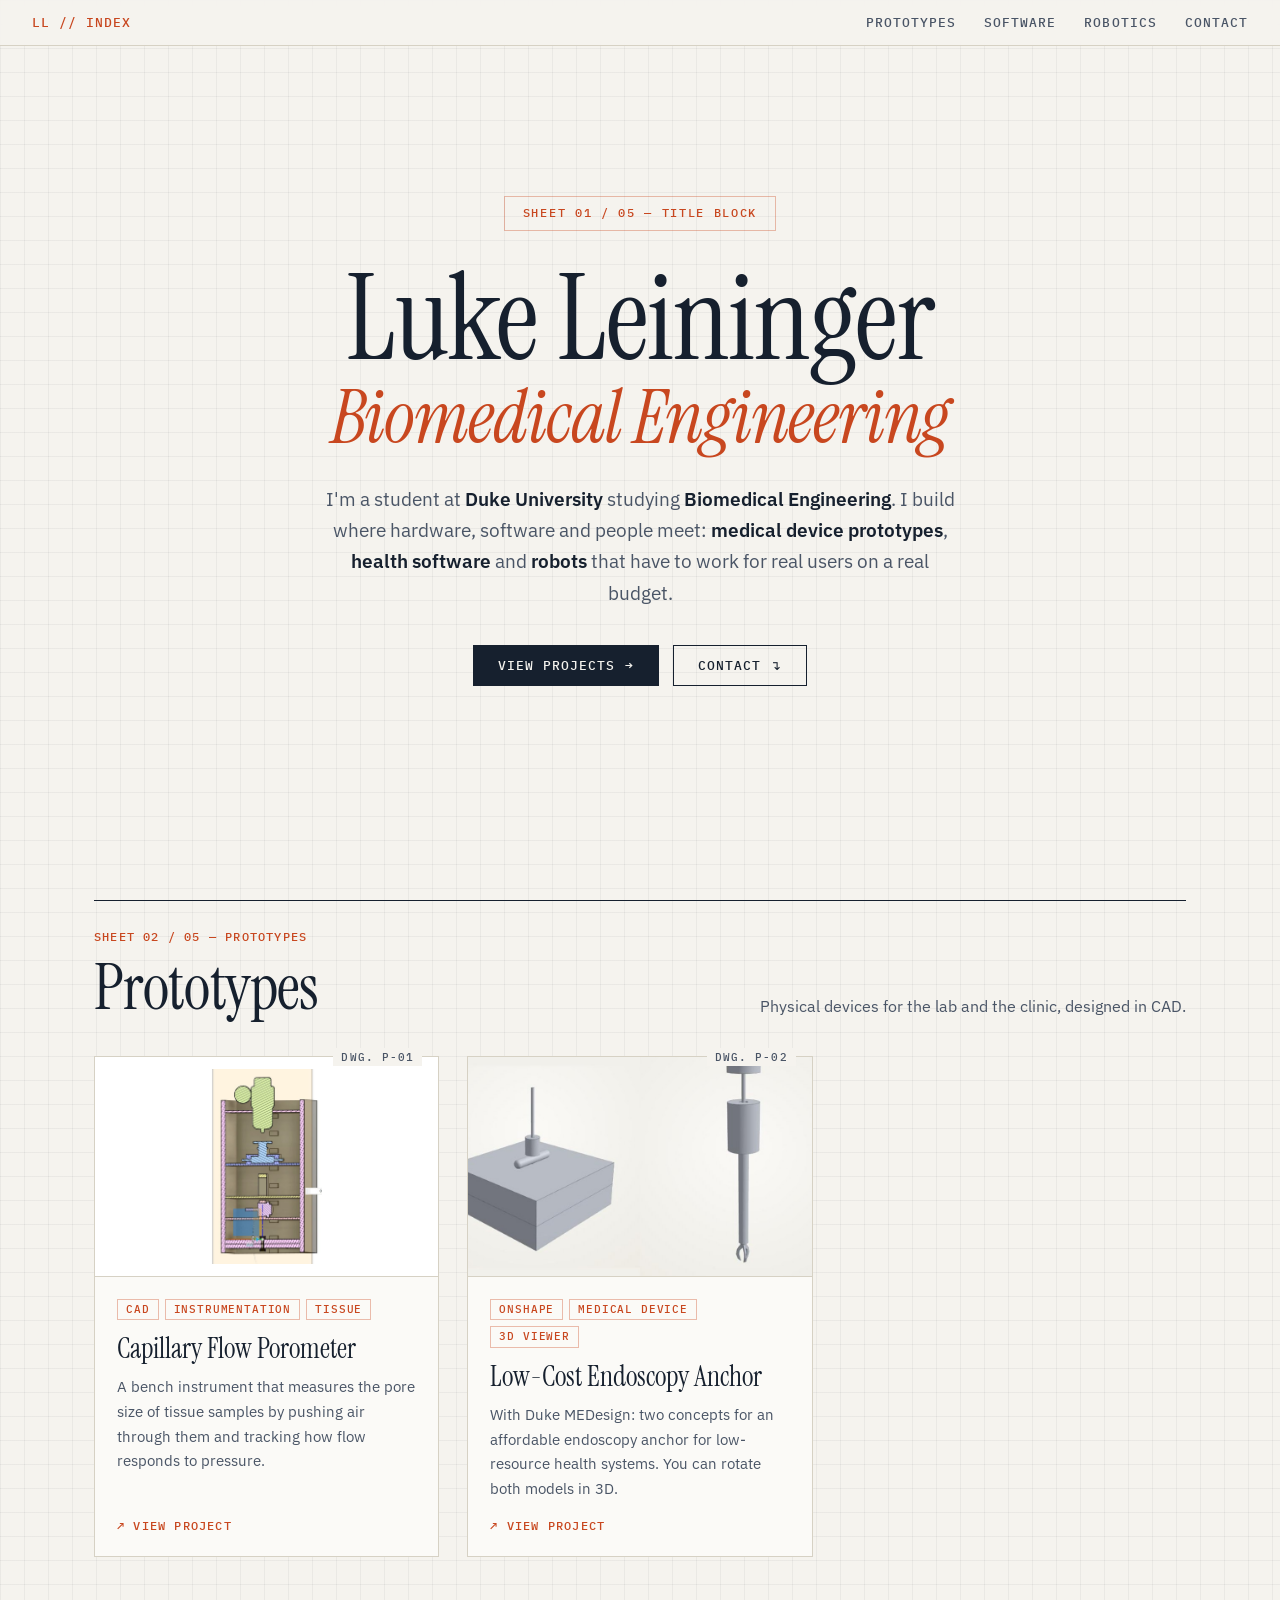
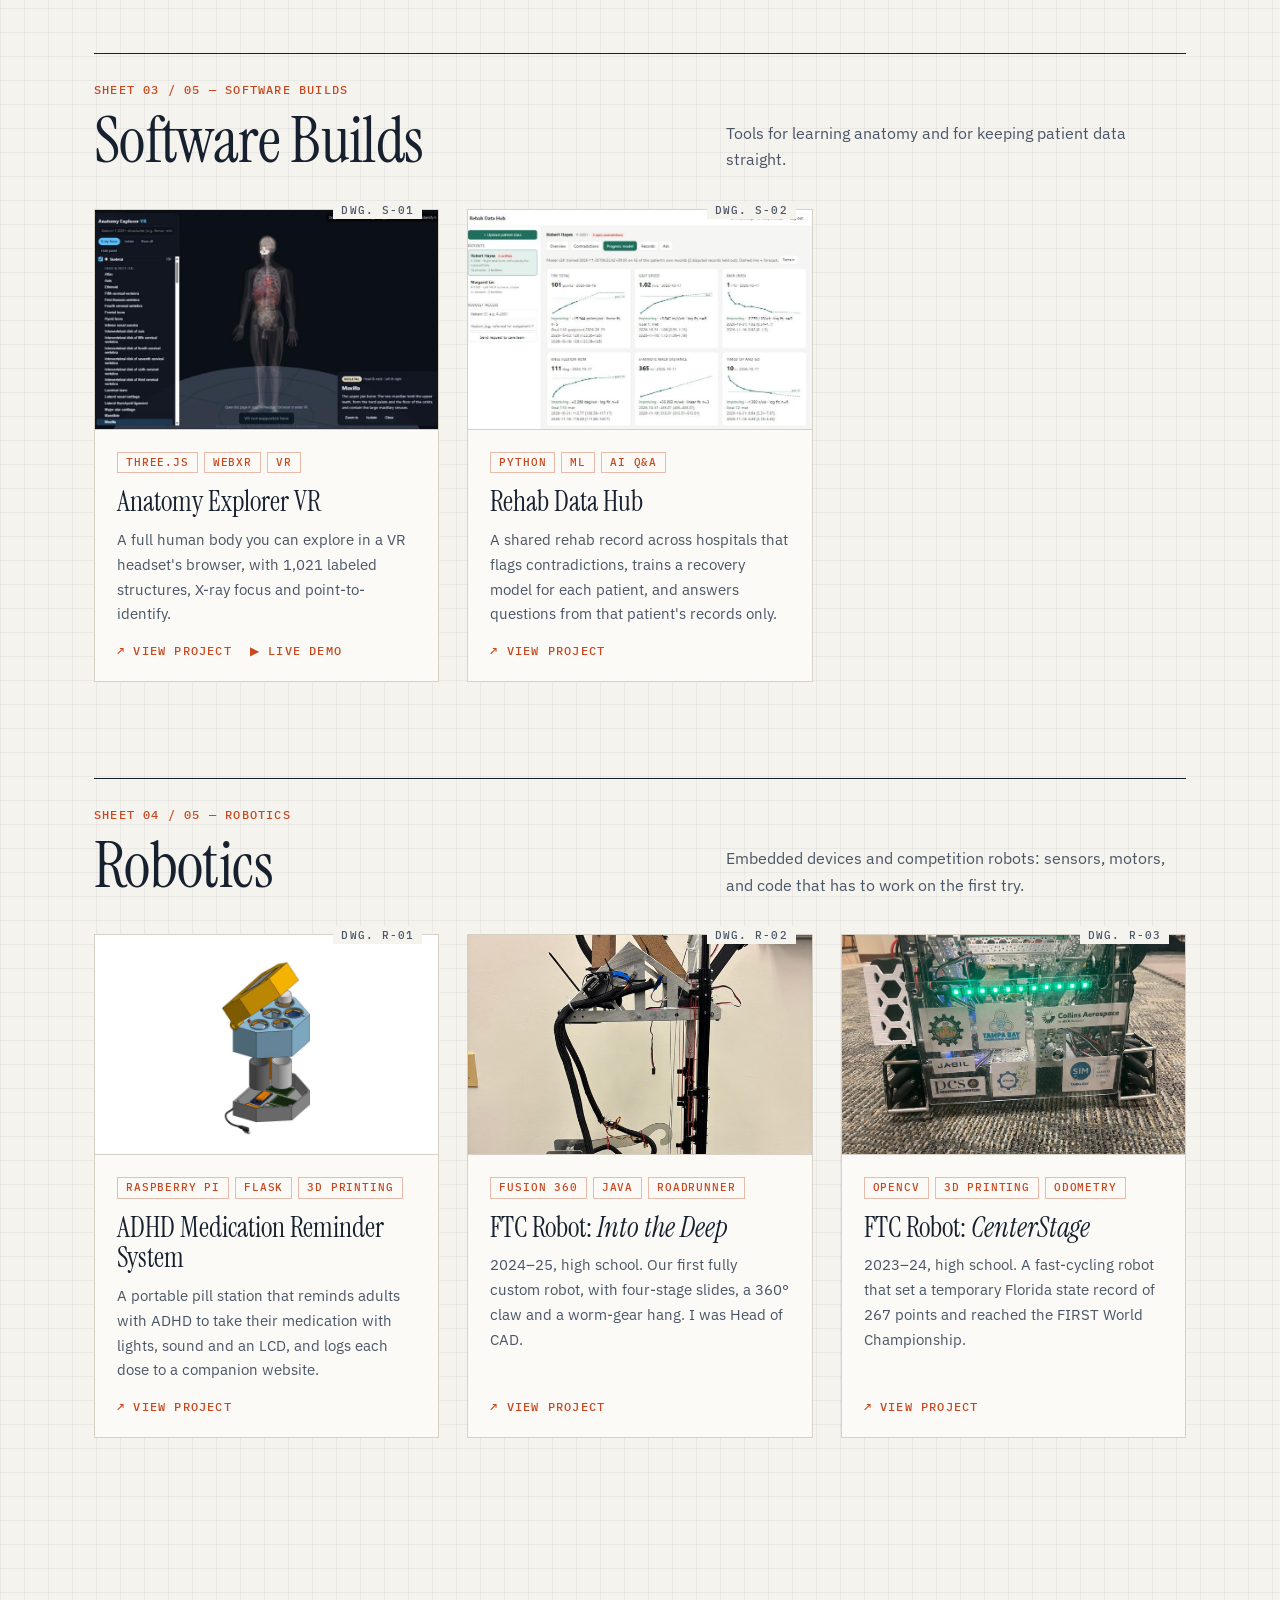
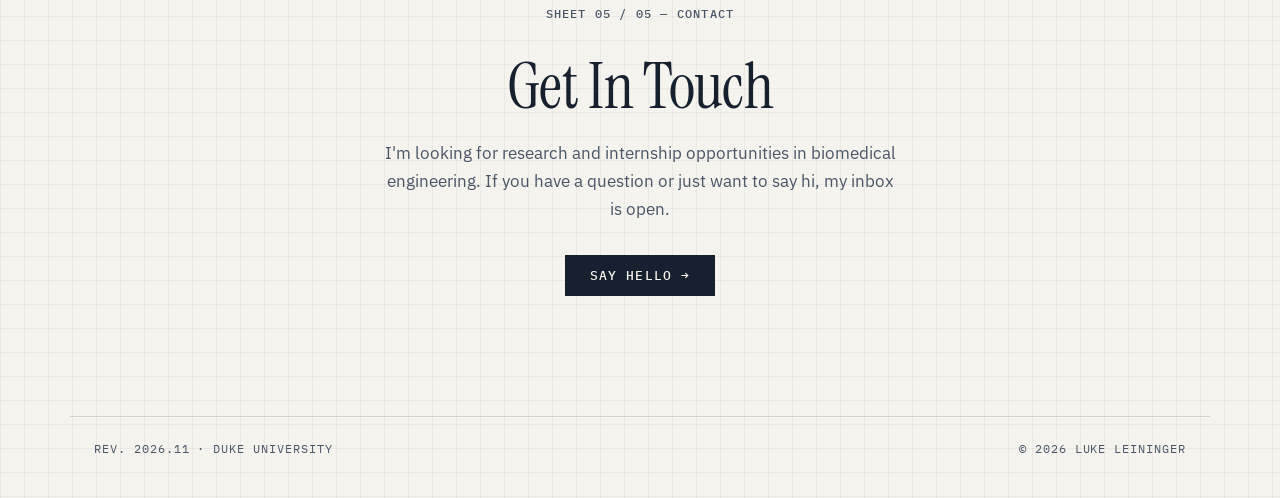
==== commit 0db5ede5: "Reorganize into prototypes, software builds and robotics; add anchor, VR and rehab hub pages" ====
--- a/index.html
+++ b/index.html
@@ -4,7 +4,7 @@
 <meta charset="utf-8">
 <meta name="viewport" content="width=device-width, initial-scale=1">
 <title>Luke Leininger — Portfolio</title>
-<meta name="description" content="Engineering projects by Luke Leininger, biomedical engineering student at Duke University: medical devices, lab instrumentation and competition robotics.">
+<meta name="description" content="Engineering projects by Luke Leininger, biomedical engineering student at Duke University: prototypes, software builds and robotics.">
 <link rel="preconnect" href="https://fonts.googleapis.com">
 <link rel="preconnect" href="https://fonts.gstatic.com" crossorigin>
 <link href="https://fonts.googleapis.com/css2?family=Instrument+Serif:ital@0;1&family=IBM+Plex+Sans:wght@400;500;600&family=IBM+Plex+Mono:wght@400;500&display=swap" rel="stylesheet">
@@ -15,100 +15,141 @@
 <nav class="top">
   <a class="logo" href="#top">LL // Index</a>
   <ul>
-    <li><a href="#projects">Projects</a></li>
+    <li><a href="#prototypes">Prototypes</a></li>
+    <li><a href="#software">Software</a></li>
+    <li><a href="#robotics">Robotics</a></li>
     <li><a href="#contact">Contact</a></li>
   </ul>
 </nav>
 
 <section class="hero" id="top">
   <div class="hero-inner">
-    <span class="hero-eyebrow">Sheet 01 / 03 — Title block</span>
+    <span class="hero-eyebrow">Sheet 01 / 05 — Title block</span>
     <h1>Luke Leininger<em>Biomedical Engineering</em></h1>
-    <p class="hero-bio">I'm a student at <b>Duke University</b> studying <b>Biomedical Engineering</b>. I like the part of engineering where hardware meets people — <b>medical devices</b>, <b>lab instruments</b> and <b>robots</b> that have to work for real users on a real budget. I CAD in Onshape and Fusion 360, wire with Raspberry Pi, and code in Python, Java and C++.</p>
+    <p class="hero-bio">I'm a student at <b>Duke University</b> studying <b>Biomedical Engineering</b>. I build where hardware, software and people meet: <b>medical device prototypes</b>, <b>health software</b> and <b>robots</b> that have to work for real users on a real budget.</p>
     <div class="hero-cta">
-      <a class="btn btn-primary" href="#projects">View projects →</a>
+      <a class="btn btn-primary" href="#prototypes">View projects →</a>
       <a class="btn btn-ghost" href="#contact">Contact ↴</a>
     </div>
   </div>
 </section>
 
-<section class="section" id="projects">
-  <p class="label">Sheet 02 / 03 — Project drawings</p>
-  <h2 class="section-title">Featured Projects</h2>
+<div class="section">
 
-  <div class="grid">
-    <article class="card">
-      <span class="dwg">DWG. LL-01</span>
-      <a class="card-img contain" href="adhd.html"><img src="assets/img/adhd-cad.jpg" alt="Exploded CAD of the ADHD medication reminder device"></a>
-      <div class="card-body">
-        <div class="tags"><span class="tag">Raspberry Pi</span><span class="tag">Flask</span><span class="tag">3D printing</span></div>
-        <h3>ADHD Medication Reminder System</h3>
-        <p>A portable pill station that reminds adults with ADHD to take their medication with lights, sound and an LCD, and logs each dose to a companion website.</p>
-        <a class="card-link" href="adhd.html">↗ View project</a>
-      </div>
-    </article>
+  <section class="category" id="prototypes">
+    <p class="label">Sheet 02 / 05 — Prototypes</p>
+    <div class="category-head">
+      <h2 class="section-title">Prototypes</h2>
+      <p>Physical devices for the lab and the clinic, designed in CAD.</p>
+    </div>
+    <div class="grid">
+      <article class="card">
+        <span class="dwg">DWG. P-01</span>
+        <a class="card-img contain" href="porometer.html"><img src="assets/img/tteb-section.jpg" alt="Section-view CAD of the capillary flow porometer"></a>
+        <div class="card-body">
+          <div class="tags"><span class="tag">CAD</span><span class="tag">Instrumentation</span><span class="tag">Tissue</span></div>
+          <h3>Capillary Flow Porometer</h3>
+          <p>A bench instrument that measures the pore size of tissue samples by pushing air through them and tracking how flow responds to pressure.</p>
+          <a class="card-link" href="porometer.html">↗ View project</a>
+        </div>
+      </article>
+      <article class="card">
+        <span class="dwg">DWG. P-02</span>
+        <a class="card-img" href="endoscopy-anchor.html"><img src="assets/img/anchor-pair.jpg" alt="Renders of the two endoscopy anchor design concepts"></a>
+        <div class="card-body">
+          <div class="tags"><span class="tag">Onshape</span><span class="tag">Medical device</span><span class="tag">3D viewer</span></div>
+          <h3>Low-Cost Endoscopy Anchor</h3>
+          <p>With Duke MEDesign: two concepts for an affordable endoscopy anchor for low-resource health systems. You can rotate both models in 3D.</p>
+          <a class="card-link" href="endoscopy-anchor.html">↗ View project</a>
+        </div>
+      </article>
+    </div>
+  </section>
 
-    <article class="card">
-      <span class="dwg">DWG. LL-02</span>
-      <a class="card-img contain" href="porometer.html"><img src="assets/img/tteb-section.jpg" alt="Section-view CAD of the capillary flow porometer"></a>
-      <div class="card-body">
-        <div class="tags"><span class="tag">CAD</span><span class="tag">Instrumentation</span><span class="tag">Tissue</span></div>
-        <h3>Capillary Flow Porometer</h3>
-        <p>A bench instrument that measures the pore size of tissue samples by pushing air through them and tracking how flow responds to pressure.</p>
-        <a class="card-link" href="porometer.html">↗ View project</a>
-      </div>
-    </article>
+  <section class="category" id="software">
+    <p class="label">Sheet 03 / 05 — Software builds</p>
+    <div class="category-head">
+      <h2 class="section-title">Software Builds</h2>
+      <p>Tools for learning anatomy and for keeping patient data straight.</p>
+    </div>
+    <div class="grid">
+      <article class="card">
+        <span class="dwg">DWG. S-01</span>
+        <a class="card-img" href="vr-anatomy.html"><img src="assets/img/vr-explore.jpg" alt="Anatomy Explorer VR with the structures panel open"></a>
+        <div class="card-body">
+          <div class="tags"><span class="tag">three.js</span><span class="tag">WebXR</span><span class="tag">VR</span></div>
+          <h3>Anatomy Explorer VR</h3>
+          <p>A full human body you can explore in a VR headset's browser, with 1,021 labeled structures, X-ray focus and point-to-identify.</p>
+          <div class="card-links">
+            <a class="card-link" href="vr-anatomy.html">↗ View project</a>
+            <a class="card-link" href="demos/vr-anatomy/" target="_blank" rel="noopener">▶ Live demo</a>
+          </div>
+        </div>
+      </article>
+      <article class="card">
+        <span class="dwg">DWG. S-02</span>
+        <a class="card-img" href="rehab-hub.html"><img src="assets/img/rehab-model.jpg" alt="Rehab Data Hub progress model with recovery curves"></a>
+        <div class="card-body">
+          <div class="tags"><span class="tag">Python</span><span class="tag">ML</span><span class="tag">AI Q&amp;A</span></div>
+          <h3>Rehab Data Hub</h3>
+          <p>A shared rehab record across hospitals that flags contradictions, trains a recovery model for each patient, and answers questions from that patient's records only.</p>
+          <a class="card-link" href="rehab-hub.html">↗ View project</a>
+        </div>
+      </article>
+    </div>
+  </section>
 
-    <article class="card">
-      <span class="dwg">DWG. LL-03</span>
-      <div class="card-img placeholder">In progress</div>
-      <div class="card-body">
-        <div class="tags"><span class="tag">Onshape</span><span class="tag">Medical device</span><span class="tag">Global health</span></div>
-        <h3>Low-Cost Endoscopy Anchor</h3>
-        <p>With Duke MEDesign: designing an affordable alternative to commercial endoscopy anchors for low-income communities and low-resource health systems.</p>
-        <span class="card-link muted">Sep 2025 – present</span>
-      </div>
-    </article>
-  </div>
-
-  <div class="appendix">
-    <p class="label">Appendix — Earlier work</p>
-    <h3>High School Robotics</h3>
-    <p>Four seasons on FIRST Tech Challenge Team 516 Gears of Fire, finishing as Head of CAD. This is where I learned to design, build, break and rebuild things.</p>
-    <div class="grid small">
+  <section class="category" id="robotics">
+    <p class="label">Sheet 04 / 05 — Robotics</p>
+    <div class="category-head">
+      <h2 class="section-title">Robotics</h2>
+      <p>Embedded devices and competition robots: sensors, motors, and code that has to work on the first try.</p>
+    </div>
+    <div class="grid">
       <article class="card">
-        <span class="dwg">DWG. HS-01</span>
+        <span class="dwg">DWG. R-01</span>
+        <a class="card-img contain" href="adhd.html"><img src="assets/img/adhd-cad.jpg" alt="Exploded CAD of the ADHD medication reminder device"></a>
+        <div class="card-body">
+          <div class="tags"><span class="tag">Raspberry Pi</span><span class="tag">Flask</span><span class="tag">3D printing</span></div>
+          <h3>ADHD Medication Reminder System</h3>
+          <p>A portable pill station that reminds adults with ADHD to take their medication with lights, sound and an LCD, and logs each dose to a companion website.</p>
+          <a class="card-link" href="adhd.html">↗ View project</a>
+        </div>
+      </article>
+      <article class="card">
+        <span class="dwg">DWG. R-02</span>
         <a class="card-img" href="into-the-deep.html"><img src="assets/img/itd-robot.jpg" alt="Into the Deep robot with slides extended" style="object-position: center 30%"></a>
         <div class="card-body">
           <div class="tags"><span class="tag">Fusion 360</span><span class="tag">Java</span><span class="tag">RoadRunner</span></div>
-          <h3>Custom Robot: <i>Into the Deep</i></h3>
-          <p>2024–25. Our first fully custom robot, with four-stage slides, a 360° claw and a worm-gear hang. I was Head of CAD.</p>
+          <h3>FTC Robot: <i>Into the Deep</i></h3>
+          <p>2024–25, high school. Our first fully custom robot, with four-stage slides, a 360° claw and a worm-gear hang. I was Head of CAD.</p>
           <a class="card-link" href="into-the-deep.html">↗ View project</a>
         </div>
       </article>
       <article class="card">
-        <span class="dwg">DWG. HS-02</span>
+        <span class="dwg">DWG. R-03</span>
         <a class="card-img" href="centerstage.html"><img src="assets/img/cs-robot.jpg" alt="CenterStage competition robot"></a>
         <div class="card-body">
           <div class="tags"><span class="tag">OpenCV</span><span class="tag">3D printing</span><span class="tag">Odometry</span></div>
-          <h3>Robot: <i>CenterStage</i></h3>
-          <p>2023–24. A fast-cycling robot that set a temporary Florida state record of 267 points and reached the FIRST World Championship.</p>
+          <h3>FTC Robot: <i>CenterStage</i></h3>
+          <p>2023–24, high school. A fast-cycling robot that set a temporary Florida state record of 267 points and reached the FIRST World Championship.</p>
           <a class="card-link" href="centerstage.html">↗ View project</a>
         </div>
       </article>
     </div>
-  </div>
-</section>
+  </section>
+
+</div>
 
 <section class="contact" id="contact">
-  <p class="label">Sheet 03 / 03 — Contact</p>
+  <p class="label">Sheet 05 / 05 — Contact</p>
   <h2 class="section-title">Get In Touch</h2>
   <p>I'm looking for research and internship opportunities in biomedical engineering. If you have a question or just want to say hi, my inbox is open.</p>
   <a class="btn btn-primary" href="mailto:luke.leininger@duke.edu">Say hello →</a>
 </section>
 
 <footer>
-  <span>Rev. 2026.10 · Duke University</span>
+  <span>Rev. 2026.11 · Duke University</span>
   <span>© 2026 Luke Leininger</span>
 </footer>
 
--- a/styles.css
+++ b/styles.css
@@ -9,6 +9,7 @@
   --accent: #c8471f;
   --accent-soft: rgba(200, 71, 31, 0.35);
   --pass: #2d7a46;
+  --model: #c9ced6;
   --serif: "Instrument Serif", Georgia, serif;
   --sans: "IBM Plex Sans", system-ui, sans-serif;
   --mono: "IBM Plex Mono", ui-monospace, monospace;
@@ -25,6 +26,7 @@
     --accent: #ef7a4f;
     --accent-soft: rgba(239, 122, 79, 0.4);
     --pass: #6bc58a;
+    --model: #aeb6c2;
   }
 }
 
@@ -204,6 +206,28 @@
 
 .links-row { display: flex; gap: 14px; flex-wrap: wrap; margin-top: 48px; }
 
+/* 3D model viewer */
+.model-viewer {
+  position: relative; height: 480px; cursor: grab;
+  background: radial-gradient(circle at 50% 40%, var(--card), var(--paper-2));
+}
+.model-viewer:active { cursor: grabbing; }
+.model-viewer canvas { display: block; width: 100% !important; height: 100% !important; }
+.model-viewer::after {
+  content: "Drag to rotate · scroll to zoom"; position: absolute; left: 12px; bottom: 10px;
+  font: 400 11px/1 var(--mono); letter-spacing: 0.08em; text-transform: uppercase; color: var(--ink-2);
+}
+.viewer-pair { display: grid; grid-template-columns: 1fr 1fr; gap: 20px; }
+.viewer-pair .model-viewer { height: 420px; }
+
+/* category headers on home */
+.category { border-top: 1px solid var(--ink); padding-top: 28px; }
+.category + .category { margin-top: 96px; }
+.category-head { display: flex; justify-content: space-between; align-items: end; gap: 24px; flex-wrap: wrap; margin-bottom: 36px; }
+.category-head .section-title { margin: 0; }
+.category-head p { color: var(--ink-2); max-width: 46ch; margin: 0; font-size: 16px; }
+.card-links { display: flex; gap: 18px; flex-wrap: wrap; }
+
 /* lightbox */
 dialog#lightbox { border: 0; padding: 0; background: transparent; max-width: min(92vw, 1100px); }
 dialog#lightbox::backdrop { background: rgba(10, 14, 20, 0.88); }
@@ -217,6 +241,7 @@
   .spec-cell:nth-child(2) { border-right: 0; }
   .spec-cell:nth-child(-n+2) { border-bottom: 1px solid var(--rule); }
   .media-grid.three { grid-template-columns: repeat(2, 1fr); }
+  .viewer-pair { grid-template-columns: 1fr; }
 }
 @media (max-width: 560px) {
   nav.top { padding: 14px 16px; }
@@ -227,4 +252,5 @@
   .spec-panel { grid-template-columns: 1fr; }
   .spec-cell { border-right: 0; border-bottom: 1px solid var(--rule); }
   .spec-cell:last-child { border-bottom: 0; }
-}
+  .model-viewer, .viewer-pair .model-viewer { height: 340px; }
+}
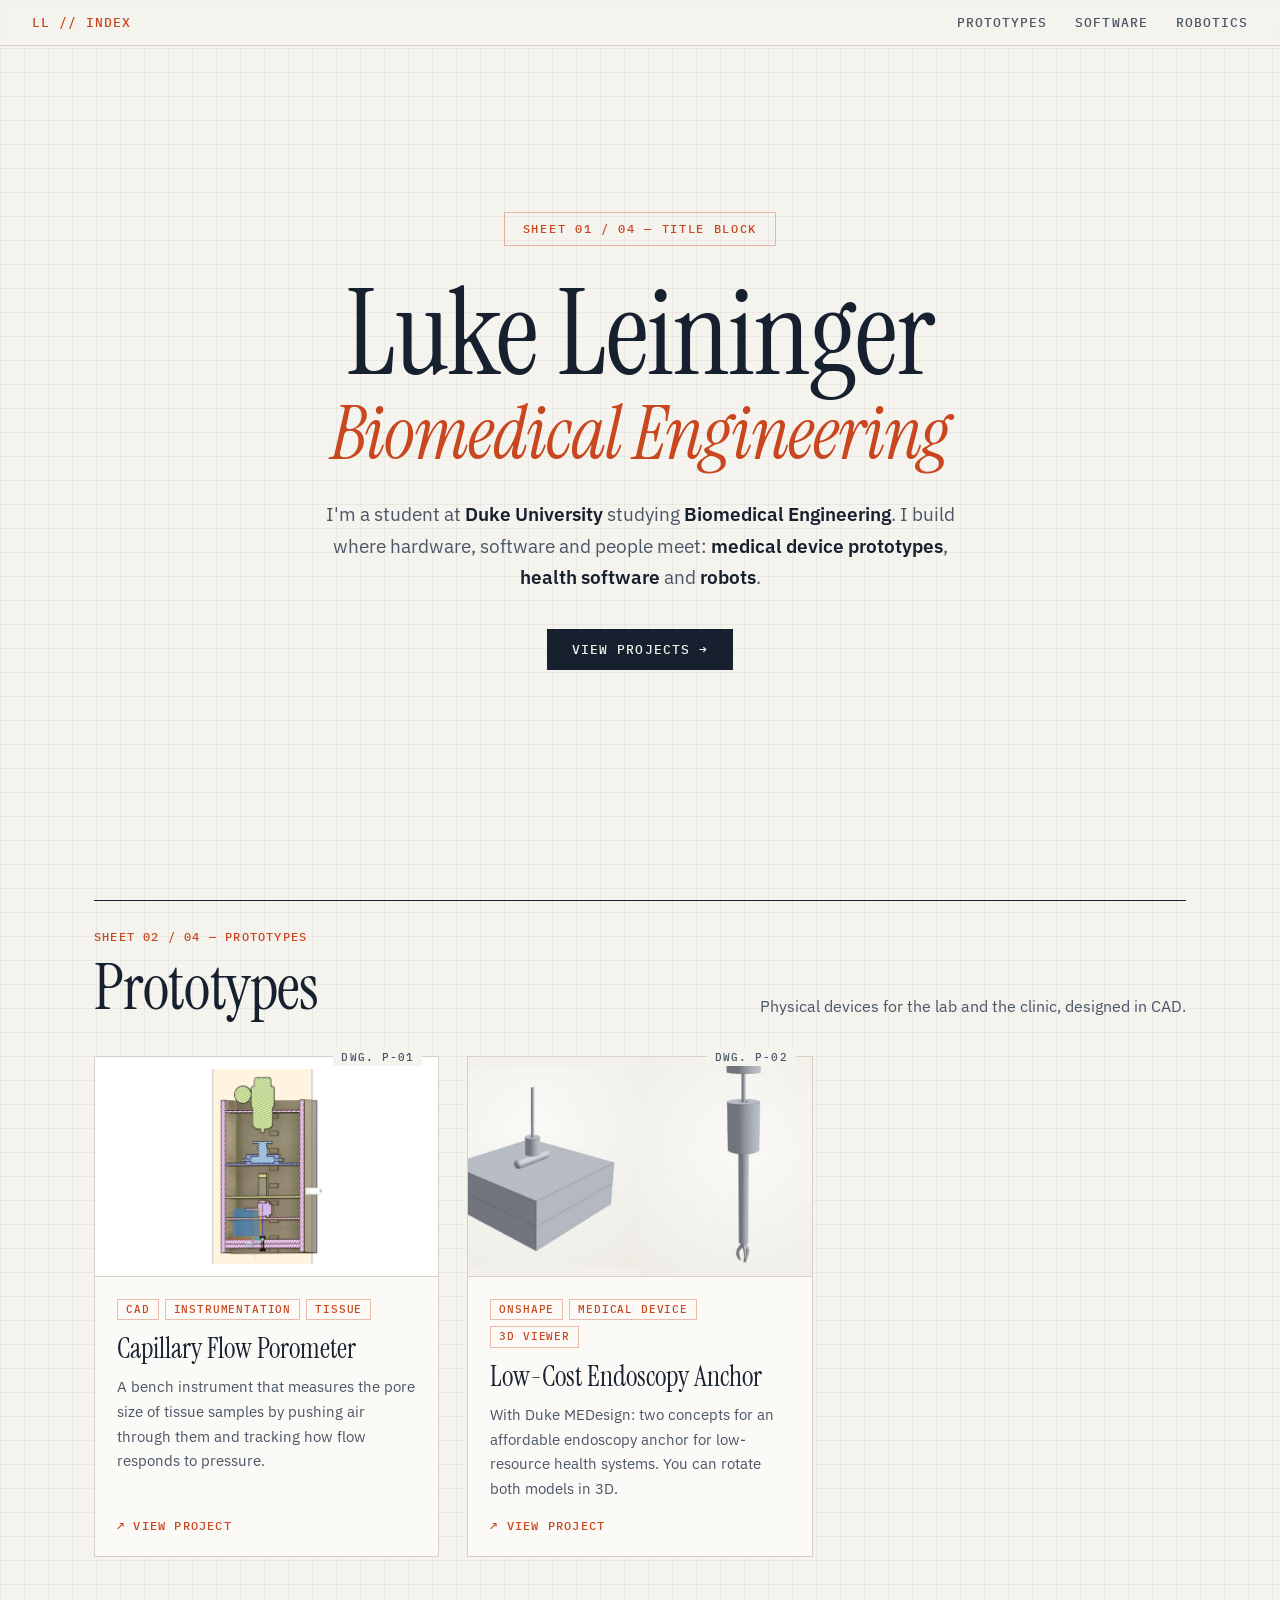
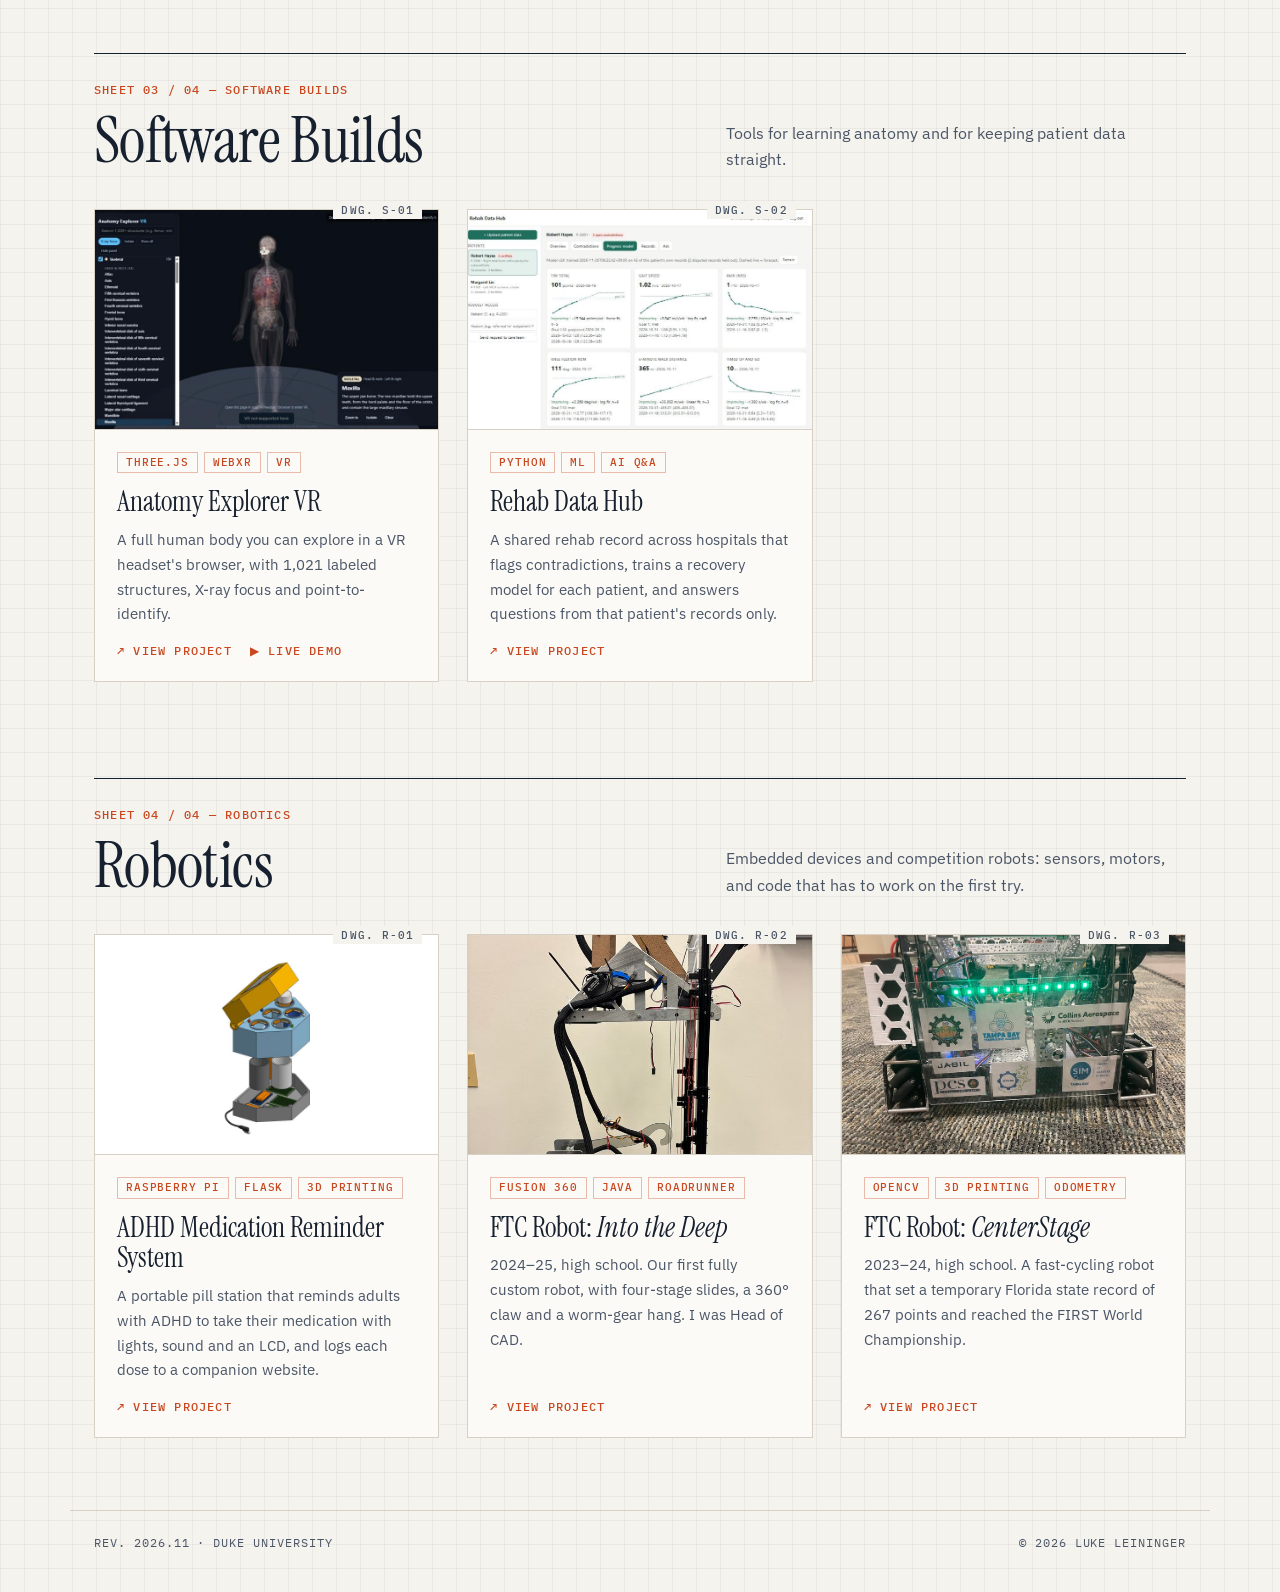
==== commit 1256c8a2: "Remove contact section and trim intro" ====
--- a/index.html
+++ b/index.html
@@ -18,18 +18,16 @@
     <li><a href="#prototypes">Prototypes</a></li>
     <li><a href="#software">Software</a></li>
     <li><a href="#robotics">Robotics</a></li>
-    <li><a href="#contact">Contact</a></li>
   </ul>
 </nav>
 
 <section class="hero" id="top">
   <div class="hero-inner">
-    <span class="hero-eyebrow">Sheet 01 / 05 — Title block</span>
+    <span class="hero-eyebrow">Sheet 01 / 04 — Title block</span>
     <h1>Luke Leininger<em>Biomedical Engineering</em></h1>
-    <p class="hero-bio">I'm a student at <b>Duke University</b> studying <b>Biomedical Engineering</b>. I build where hardware, software and people meet: <b>medical device prototypes</b>, <b>health software</b> and <b>robots</b> that have to work for real users on a real budget.</p>
+    <p class="hero-bio">I'm a student at <b>Duke University</b> studying <b>Biomedical Engineering</b>. I build where hardware, software and people meet: <b>medical device prototypes</b>, <b>health software</b> and <b>robots</b>.</p>
     <div class="hero-cta">
       <a class="btn btn-primary" href="#prototypes">View projects →</a>
-      <a class="btn btn-ghost" href="#contact">Contact ↴</a>
     </div>
   </div>
 </section>
@@ -37,7 +35,7 @@
 <div class="section">
 
   <section class="category" id="prototypes">
-    <p class="label">Sheet 02 / 05 — Prototypes</p>
+    <p class="label">Sheet 02 / 04 — Prototypes</p>
     <div class="category-head">
       <h2 class="section-title">Prototypes</h2>
       <p>Physical devices for the lab and the clinic, designed in CAD.</p>
@@ -67,7 +65,7 @@
   </section>
 
   <section class="category" id="software">
-    <p class="label">Sheet 03 / 05 — Software builds</p>
+    <p class="label">Sheet 03 / 04 — Software builds</p>
     <div class="category-head">
       <h2 class="section-title">Software Builds</h2>
       <p>Tools for learning anatomy and for keeping patient data straight.</p>
@@ -100,7 +98,7 @@
   </section>
 
   <section class="category" id="robotics">
-    <p class="label">Sheet 04 / 05 — Robotics</p>
+    <p class="label">Sheet 04 / 04 — Robotics</p>
     <div class="category-head">
       <h2 class="section-title">Robotics</h2>
       <p>Embedded devices and competition robots: sensors, motors, and code that has to work on the first try.</p>
@@ -141,13 +139,6 @@
 
 </div>
 
-<section class="contact" id="contact">
-  <p class="label">Sheet 05 / 05 — Contact</p>
-  <h2 class="section-title">Get In Touch</h2>
-  <p>I'm looking for research and internship opportunities in biomedical engineering. If you have a question or just want to say hi, my inbox is open.</p>
-  <a class="btn btn-primary" href="mailto:luke.leininger@duke.edu">Say hello →</a>
-</section>
-
 <footer>
   <span>Rev. 2026.11 · Duke University</span>
   <span>© 2026 Luke Leininger</span>
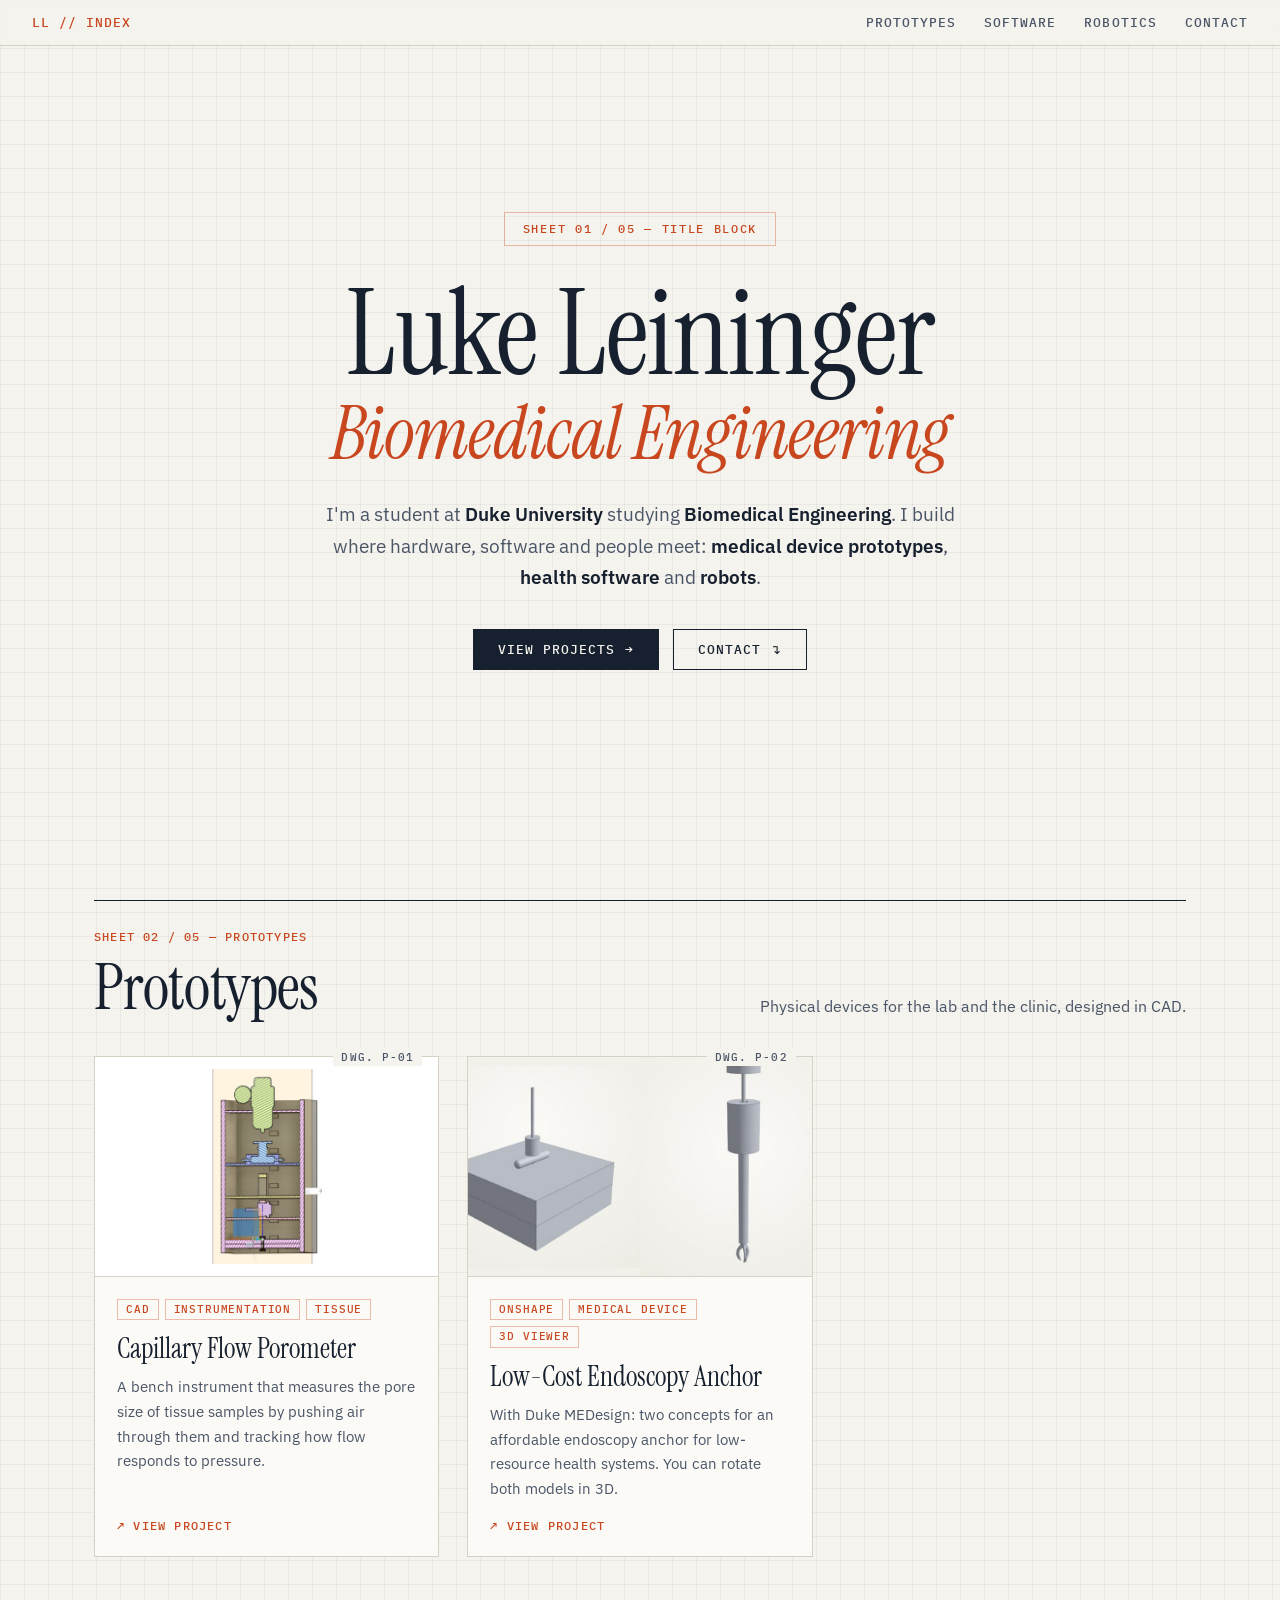
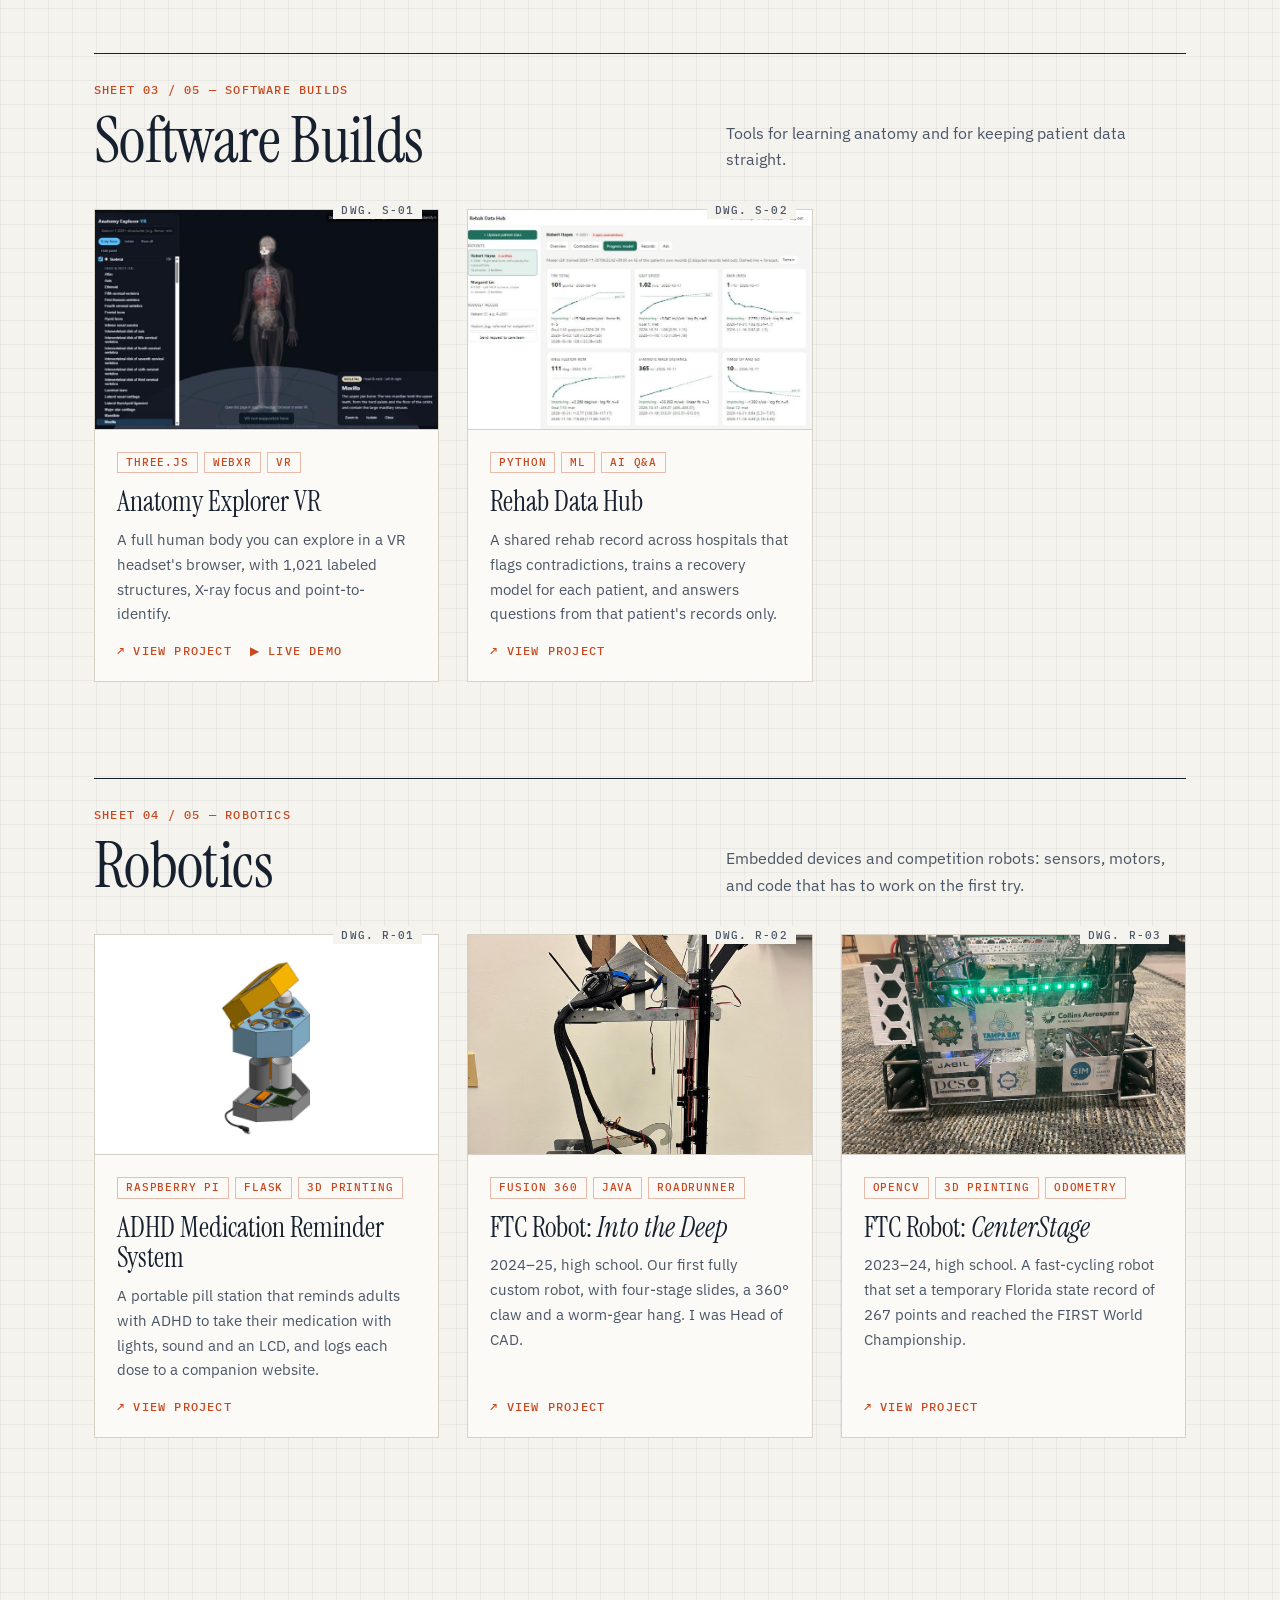
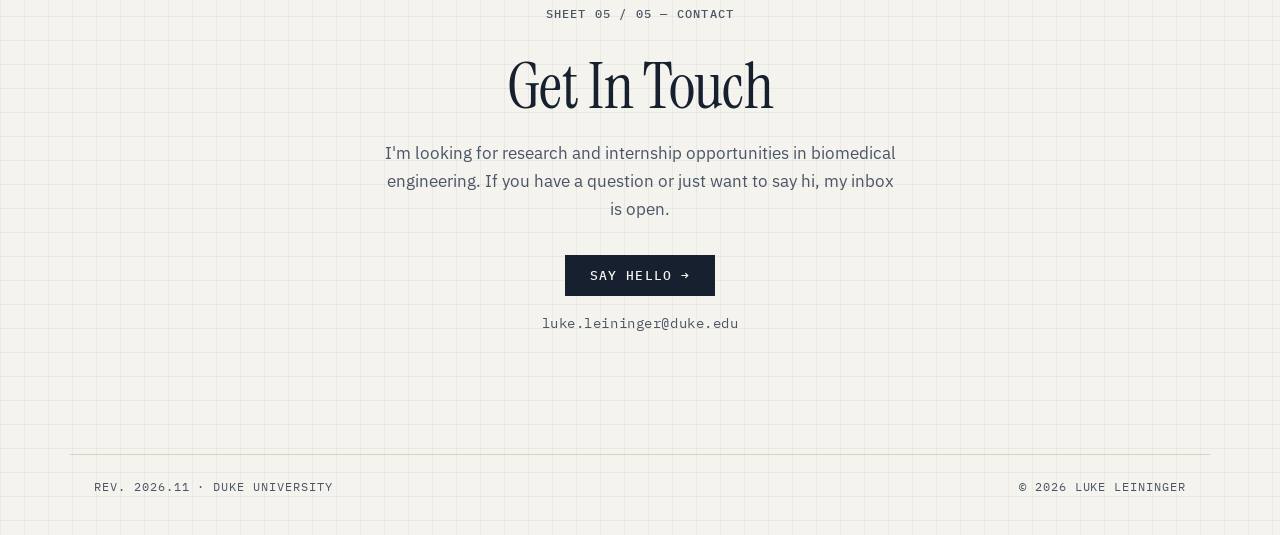
==== commit 3b526666: "Restore contact section with visible email" ====
--- a/index.html
+++ b/index.html
@@ -18,16 +18,18 @@
     <li><a href="#prototypes">Prototypes</a></li>
     <li><a href="#software">Software</a></li>
     <li><a href="#robotics">Robotics</a></li>
+    <li><a href="#contact">Contact</a></li>
   </ul>
 </nav>
 
 <section class="hero" id="top">
   <div class="hero-inner">
-    <span class="hero-eyebrow">Sheet 01 / 04 — Title block</span>
+    <span class="hero-eyebrow">Sheet 01 / 05 — Title block</span>
     <h1>Luke Leininger<em>Biomedical Engineering</em></h1>
     <p class="hero-bio">I'm a student at <b>Duke University</b> studying <b>Biomedical Engineering</b>. I build where hardware, software and people meet: <b>medical device prototypes</b>, <b>health software</b> and <b>robots</b>.</p>
     <div class="hero-cta">
       <a class="btn btn-primary" href="#prototypes">View projects →</a>
+      <a class="btn btn-ghost" href="#contact">Contact ↴</a>
     </div>
   </div>
 </section>
@@ -35,7 +37,7 @@
 <div class="section">
 
   <section class="category" id="prototypes">
-    <p class="label">Sheet 02 / 04 — Prototypes</p>
+    <p class="label">Sheet 02 / 05 — Prototypes</p>
     <div class="category-head">
       <h2 class="section-title">Prototypes</h2>
       <p>Physical devices for the lab and the clinic, designed in CAD.</p>
@@ -65,7 +67,7 @@
   </section>
 
   <section class="category" id="software">
-    <p class="label">Sheet 03 / 04 — Software builds</p>
+    <p class="label">Sheet 03 / 05 — Software builds</p>
     <div class="category-head">
       <h2 class="section-title">Software Builds</h2>
       <p>Tools for learning anatomy and for keeping patient data straight.</p>
@@ -98,7 +100,7 @@
   </section>
 
   <section class="category" id="robotics">
-    <p class="label">Sheet 04 / 04 — Robotics</p>
+    <p class="label">Sheet 04 / 05 — Robotics</p>
     <div class="category-head">
       <h2 class="section-title">Robotics</h2>
       <p>Embedded devices and competition robots: sensors, motors, and code that has to work on the first try.</p>
@@ -139,6 +141,14 @@
 
 </div>
 
+<section class="contact" id="contact">
+  <p class="label">Sheet 05 / 05 — Contact</p>
+  <h2 class="section-title">Get In Touch</h2>
+  <p>I'm looking for research and internship opportunities in biomedical engineering. If you have a question or just want to say hi, my inbox is open.</p>
+  <a class="btn btn-primary" href="mailto:luke.leininger@duke.edu">Say hello →</a>
+  <p class="contact-email">luke.leininger@duke.edu</p>
+</section>
+
 <footer>
   <span>Rev. 2026.11 · Duke University</span>
   <span>© 2026 Luke Leininger</span>
--- a/styles.css
+++ b/styles.css
@@ -139,6 +139,7 @@
 .contact { text-align: center; padding: 96px 24px 120px; }
 .contact p { color: var(--ink-2); max-width: 52ch; margin: 0 auto 32px; }
 .contact .section-title { margin-bottom: 20px; }
+.contact .contact-email { margin: 18px auto 0; font: 400 14px/1.4 var(--mono); letter-spacing: 0.04em; color: var(--ink-2); user-select: all; }
 
 footer {
   display: flex; justify-content: space-between; gap: 16px; flex-wrap: wrap;
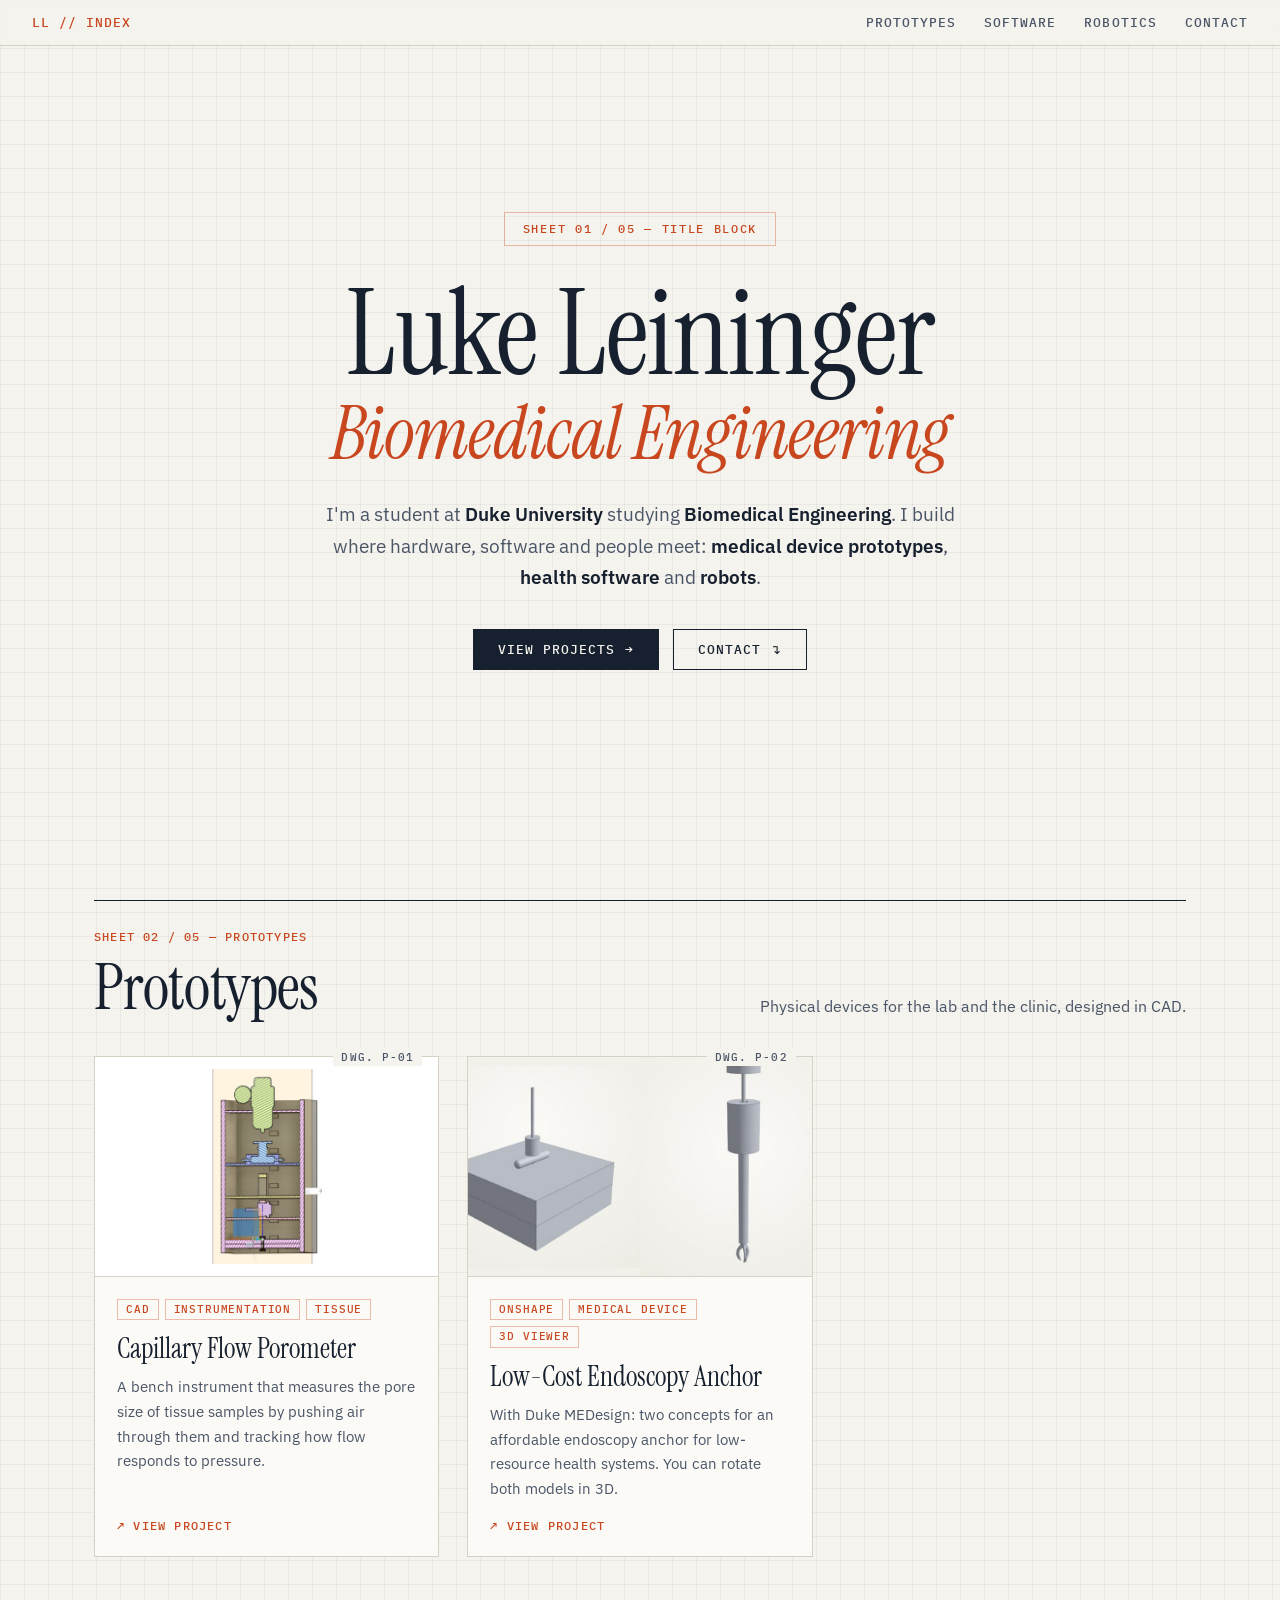
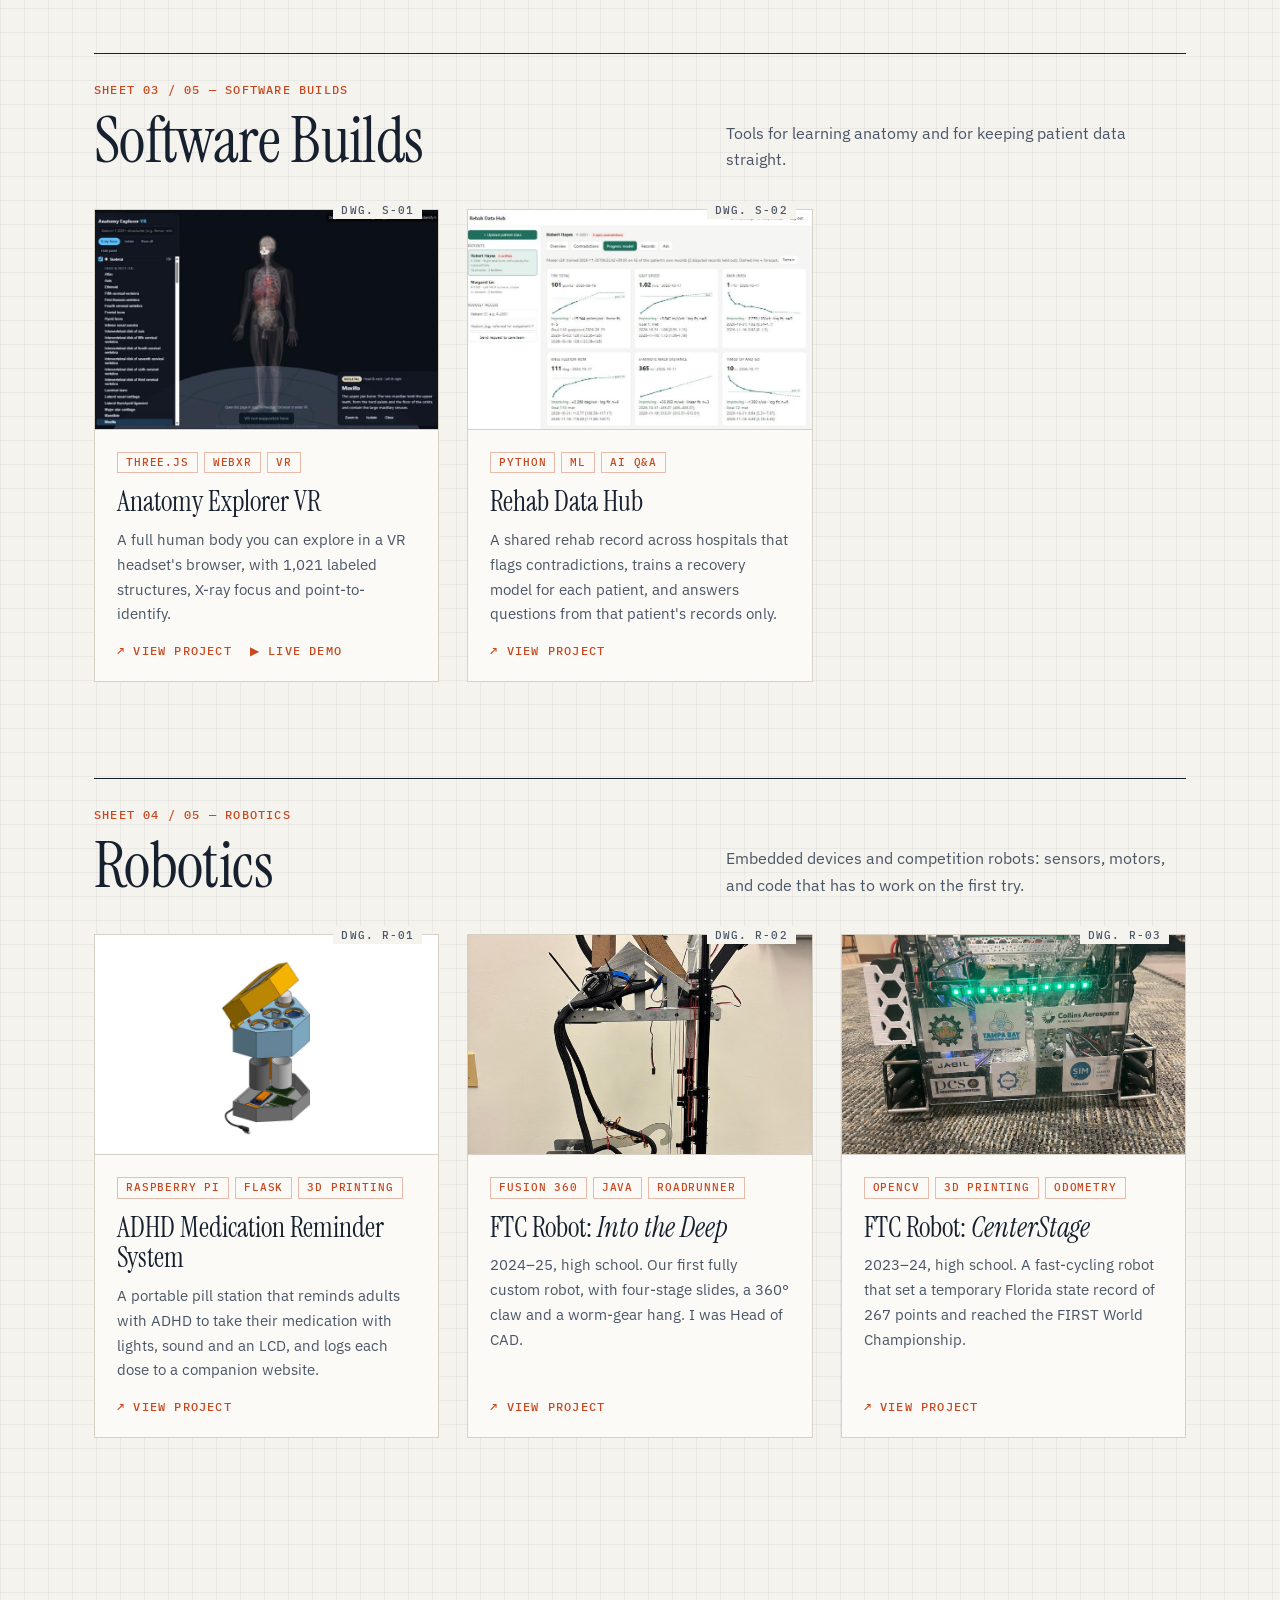
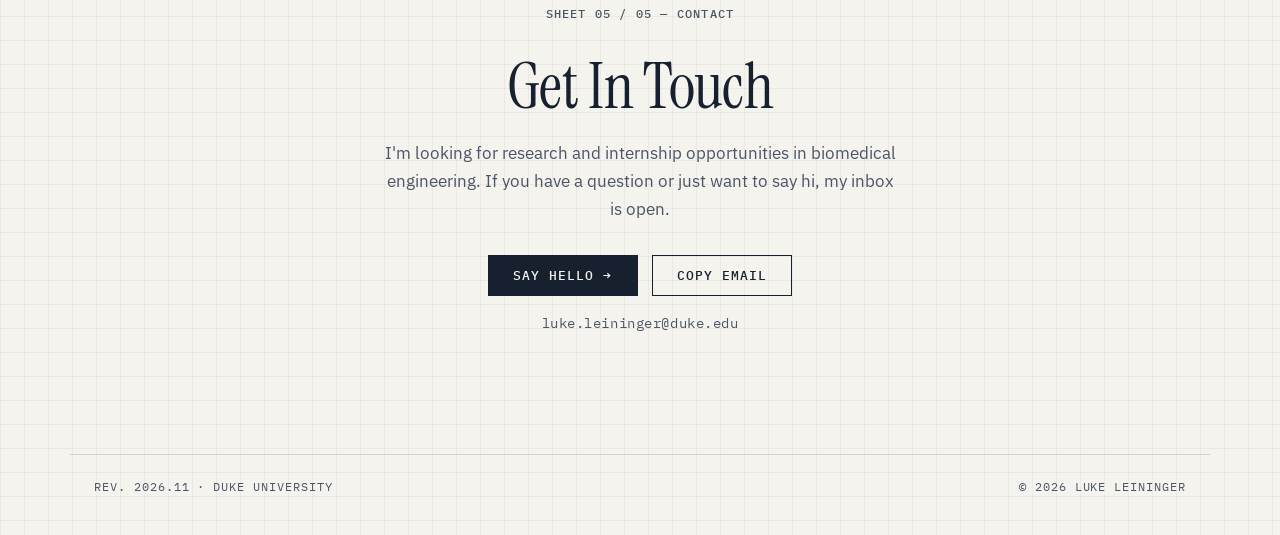
==== commit 9cc29a8f: "Add email subject and copy-email fallback to contact" ====
--- a/index.html
+++ b/index.html
@@ -145,7 +145,10 @@
   <p class="label">Sheet 05 / 05 — Contact</p>
   <h2 class="section-title">Get In Touch</h2>
   <p>I'm looking for research and internship opportunities in biomedical engineering. If you have a question or just want to say hi, my inbox is open.</p>
-  <a class="btn btn-primary" href="mailto:luke.leininger@duke.edu">Say hello →</a>
+  <div class="hero-cta">
+    <a class="btn btn-primary" href="mailto:luke.leininger@duke.edu?subject=Hello%20from%20your%20portfolio">Say hello →</a>
+    <button class="btn btn-ghost" type="button" id="copy-email" data-email="luke.leininger@duke.edu">Copy email</button>
+  </div>
   <p class="contact-email">luke.leininger@duke.edu</p>
 </section>
 
@@ -154,5 +157,21 @@
   <span>© 2026 Luke Leininger</span>
 </footer>
 
+<script>
+  // Fallback for visitors with no email app: copy the address instead.
+  const copyBtn = document.getElementById('copy-email');
+  copyBtn.addEventListener('click', async () => {
+    const email = copyBtn.dataset.email;
+    try {
+      await navigator.clipboard.writeText(email);
+    } catch {
+      const t = document.createElement('textarea');
+      t.value = email; document.body.appendChild(t); t.select();
+      document.execCommand('copy'); t.remove();
+    }
+    copyBtn.textContent = 'Copied ✓';
+    setTimeout(() => { copyBtn.textContent = 'Copy email'; }, 2000);
+  });
+</script>
 </body>
 </html>
--- a/styles.css
+++ b/styles.css
@@ -73,6 +73,7 @@
   display: inline-block; padding: 13px 24px; border: 1px solid var(--ink);
   font: 500 13px/1 var(--mono); letter-spacing: 0.08em; text-transform: uppercase;
   text-decoration: none; transition: background 0.2s, color 0.2s, border-color 0.2s;
+  background: none; color: inherit; cursor: pointer;
 }
 .btn-primary { background: var(--ink); color: var(--paper); }
 .btn-primary:hover { background: var(--accent); border-color: var(--accent); }
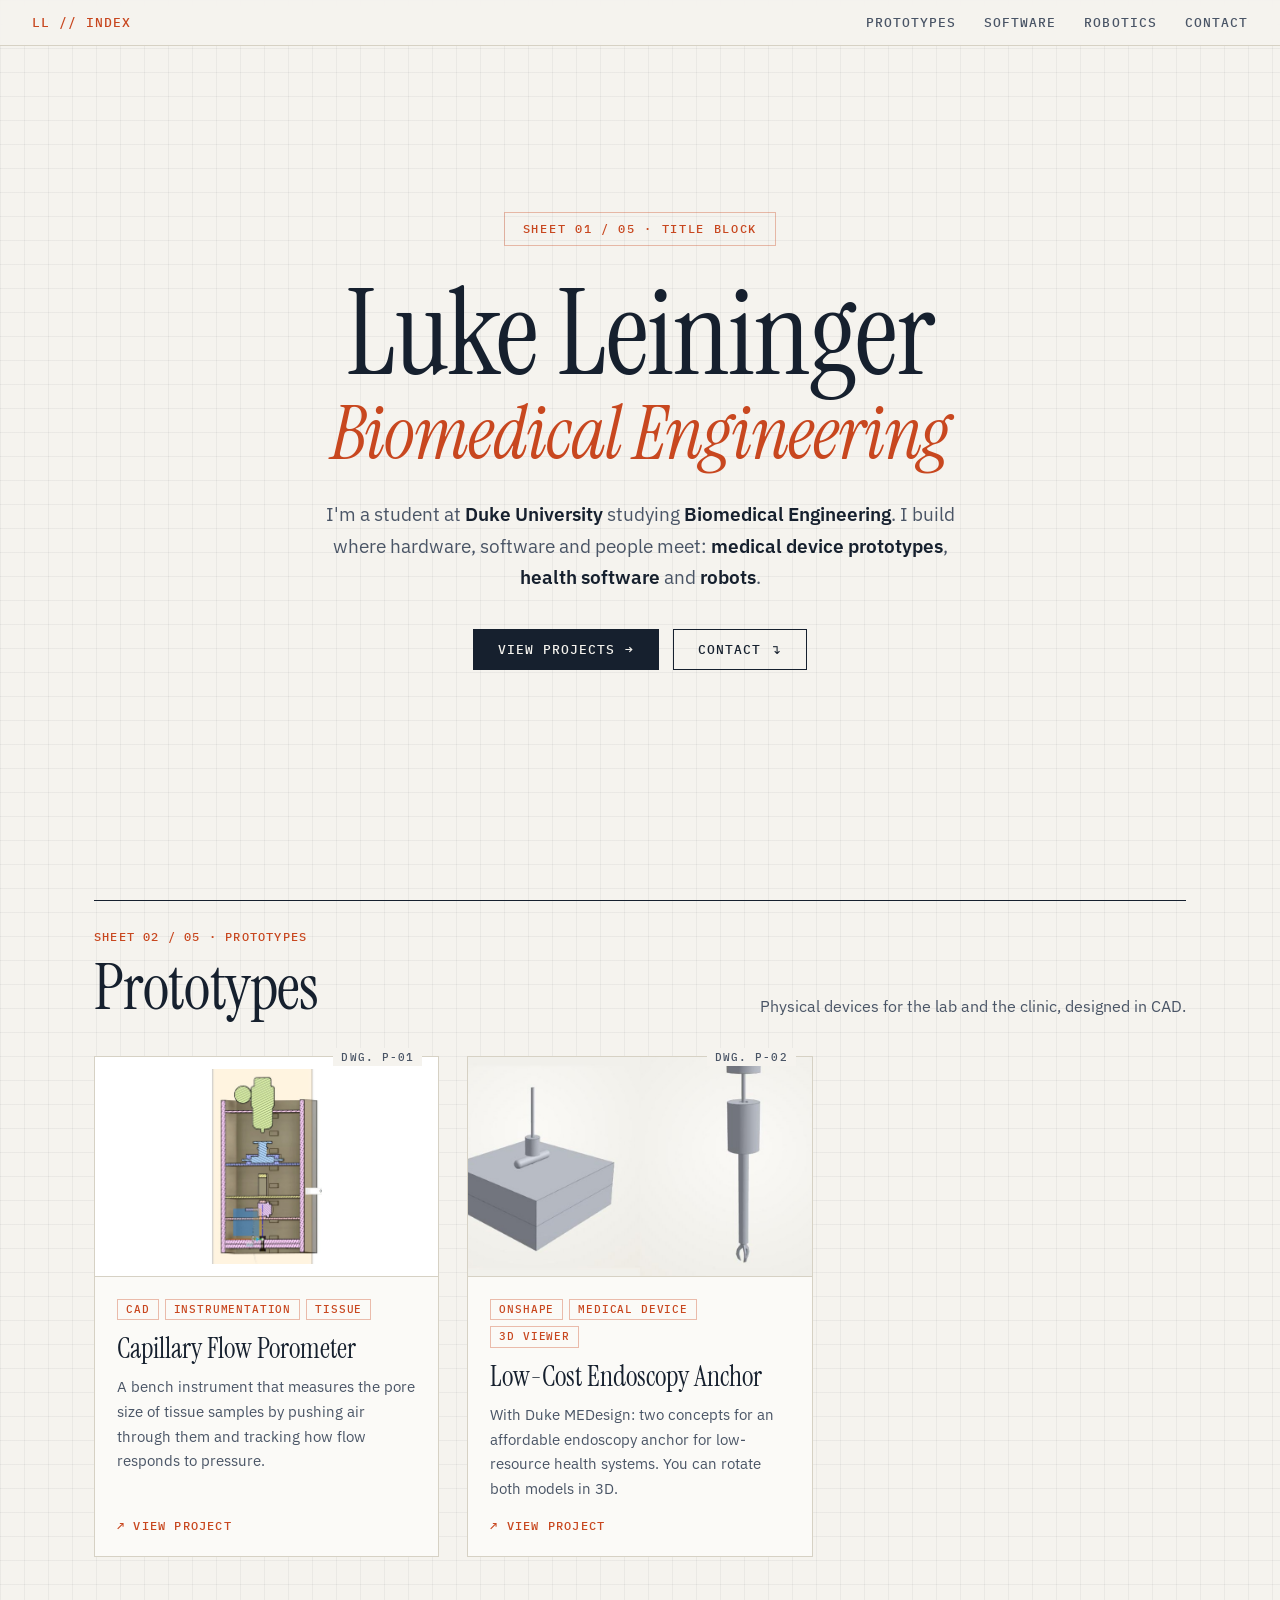
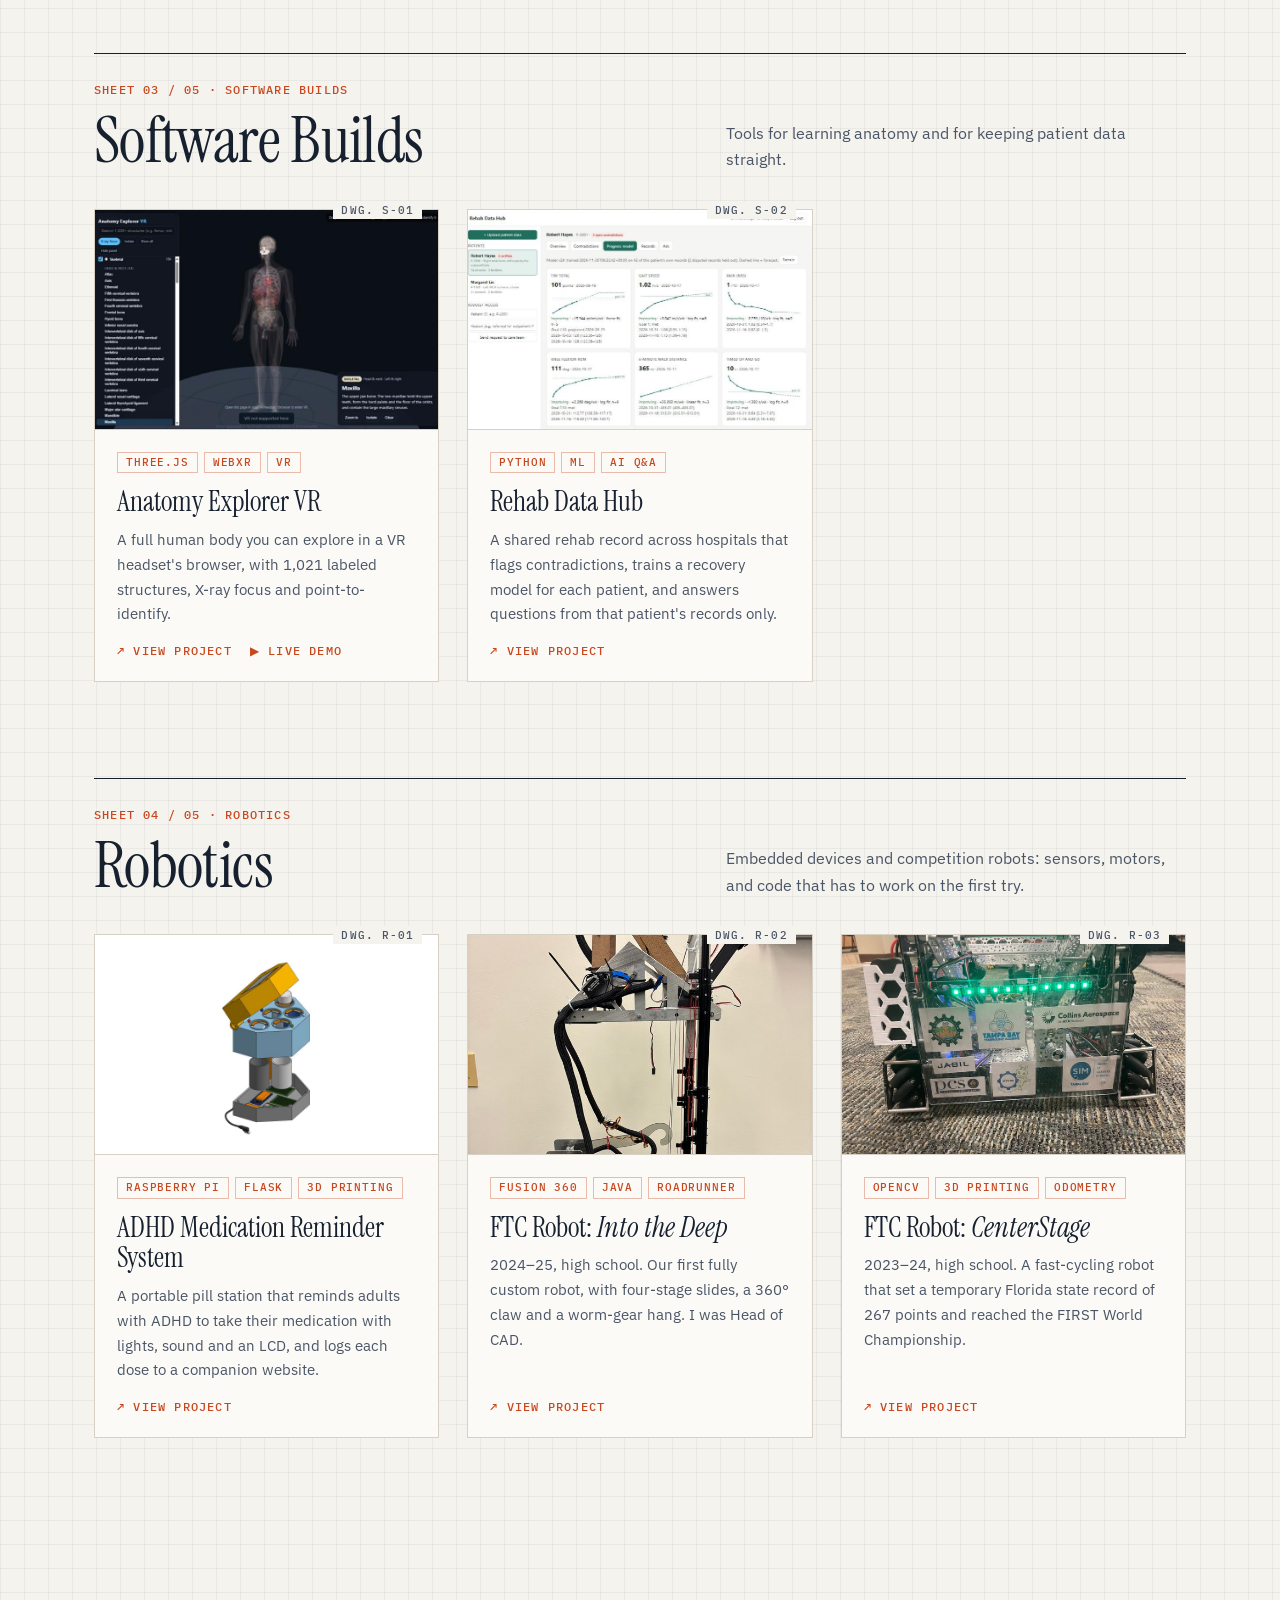
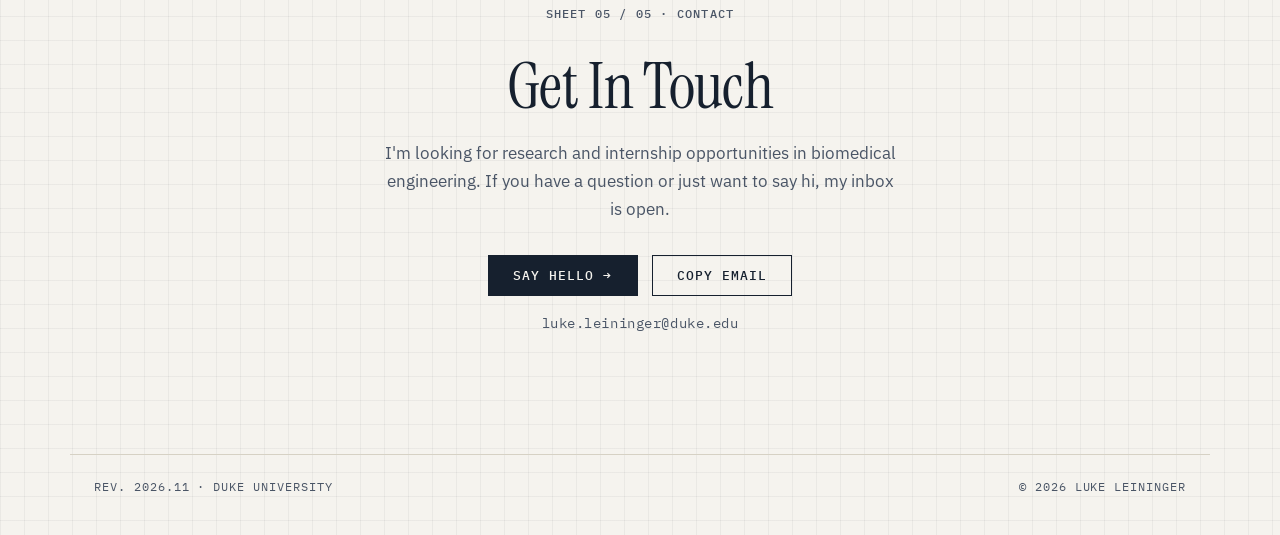
==== commit f96dde92: "Remove all em dashes from site text" ====
--- a/index.html
+++ b/index.html
@@ -3,7 +3,7 @@
 <head>
 <meta charset="utf-8">
 <meta name="viewport" content="width=device-width, initial-scale=1">
-<title>Luke Leininger — Portfolio</title>
+<title>Luke Leininger | Portfolio</title>
 <meta name="description" content="Engineering projects by Luke Leininger, biomedical engineering student at Duke University: prototypes, software builds and robotics.">
 <link rel="preconnect" href="https://fonts.googleapis.com">
 <link rel="preconnect" href="https://fonts.gstatic.com" crossorigin>
@@ -24,7 +24,7 @@
 
 <section class="hero" id="top">
   <div class="hero-inner">
-    <span class="hero-eyebrow">Sheet 01 / 05 — Title block</span>
+    <span class="hero-eyebrow">Sheet 01 / 05 · Title block</span>
     <h1>Luke Leininger<em>Biomedical Engineering</em></h1>
     <p class="hero-bio">I'm a student at <b>Duke University</b> studying <b>Biomedical Engineering</b>. I build where hardware, software and people meet: <b>medical device prototypes</b>, <b>health software</b> and <b>robots</b>.</p>
     <div class="hero-cta">
@@ -37,7 +37,7 @@
 <div class="section">
 
   <section class="category" id="prototypes">
-    <p class="label">Sheet 02 / 05 — Prototypes</p>
+    <p class="label">Sheet 02 / 05 · Prototypes</p>
     <div class="category-head">
       <h2 class="section-title">Prototypes</h2>
       <p>Physical devices for the lab and the clinic, designed in CAD.</p>
@@ -67,7 +67,7 @@
   </section>
 
   <section class="category" id="software">
-    <p class="label">Sheet 03 / 05 — Software builds</p>
+    <p class="label">Sheet 03 / 05 · Software builds</p>
     <div class="category-head">
       <h2 class="section-title">Software Builds</h2>
       <p>Tools for learning anatomy and for keeping patient data straight.</p>
@@ -100,7 +100,7 @@
   </section>
 
   <section class="category" id="robotics">
-    <p class="label">Sheet 04 / 05 — Robotics</p>
+    <p class="label">Sheet 04 / 05 · Robotics</p>
     <div class="category-head">
       <h2 class="section-title">Robotics</h2>
       <p>Embedded devices and competition robots: sensors, motors, and code that has to work on the first try.</p>
@@ -142,14 +142,21 @@
 </div>
 
 <section class="contact" id="contact">
-  <p class="label">Sheet 05 / 05 — Contact</p>
+  <p class="label">Sheet 05 / 05 · Contact</p>
   <h2 class="section-title">Get In Touch</h2>
   <p>I'm looking for research and internship opportunities in biomedical engineering. If you have a question or just want to say hi, my inbox is open.</p>
   <div class="hero-cta">
-    <a class="btn btn-primary" href="mailto:luke.leininger@duke.edu?subject=Hello%20from%20your%20portfolio">Say hello →</a>
+    <a class="btn btn-primary" id="say-hello" href="mailto:luke.leininger@duke.edu?subject=Hello%20from%20your%20portfolio">Say hello →</a>
     <button class="btn btn-ghost" type="button" id="copy-email" data-email="luke.leininger@duke.edu">Copy email</button>
   </div>
   <p class="contact-email">luke.leininger@duke.edu</p>
+  <div class="mail-fallback" id="mail-fallback" hidden>
+    <p>No email app opened? Write from your browser instead:</p>
+    <div class="card-links">
+      <a class="card-link" href="https://mail.google.com/mail/?view=cm&amp;fs=1&amp;to=luke.leininger@duke.edu&amp;su=Hello%20from%20your%20portfolio" target="_blank" rel="noopener">↗ Gmail</a>
+      <a class="card-link" href="https://outlook.live.com/mail/0/deeplink/compose?to=luke.leininger@duke.edu&amp;subject=Hello%20from%20your%20portfolio" target="_blank" rel="noopener">↗ Outlook</a>
+    </div>
+  </div>
 </section>
 
 <footer>
@@ -158,6 +165,21 @@
 </footer>
 
 <script>
+  // If clicking "Say hello" doesn't hand off to an email app (the page never
+  // loses focus), offer webmail links instead.
+  const fallback = document.getElementById('mail-fallback');
+  document.getElementById('say-hello').addEventListener('click', () => {
+    let left = false;
+    const mark = () => { left = true; };
+    window.addEventListener('blur', mark, { once: true });
+    document.addEventListener('visibilitychange', mark, { once: true });
+    setTimeout(() => {
+      window.removeEventListener('blur', mark);
+      document.removeEventListener('visibilitychange', mark);
+      if (!left) fallback.hidden = false;
+    }, 1500);
+  });
+
   // Fallback for visitors with no email app: copy the address instead.
   const copyBtn = document.getElementById('copy-email');
   copyBtn.addEventListener('click', async () => {
--- a/styles.css
+++ b/styles.css
@@ -140,6 +140,12 @@
 .contact { text-align: center; padding: 96px 24px 120px; }
 .contact p { color: var(--ink-2); max-width: 52ch; margin: 0 auto 32px; }
 .contact .section-title { margin-bottom: 20px; }
+.mail-fallback {
+  max-width: 420px; margin: 24px auto 0; padding: 16px 20px;
+  border: 1px dashed var(--accent-soft); background: var(--card);
+}
+.mail-fallback p { margin: 0 0 10px !important; font-size: 15px; }
+.mail-fallback .card-links { justify-content: center; }
 .contact .contact-email { margin: 18px auto 0; font: 400 14px/1.4 var(--mono); letter-spacing: 0.04em; color: var(--ink-2); user-select: all; }
 
 footer {
@@ -246,8 +252,11 @@
   .viewer-pair { grid-template-columns: 1fr; }
 }
 @media (max-width: 560px) {
-  nav.top { padding: 14px 16px; }
-  nav.top ul { gap: 16px; }
+  nav.top { padding: 12px 16px; flex-wrap: wrap; justify-content: center; row-gap: 8px; font-size: 11px; }
+  nav.top .logo { width: 100%; text-align: center; }
+  nav.top ul { gap: 14px; flex-wrap: wrap; justify-content: center; }
+  html { scroll-padding-top: 96px; }
+  .p-hero { padding-top: 140px; }
   .section, .p-hero, .main-image, .content { padding-left: 16px; padding-right: 16px; }
   .grid, .grid.small { grid-template-columns: 1fr; }
   .cap-grid, .media-grid, .media-grid.three { grid-template-columns: 1fr; }
